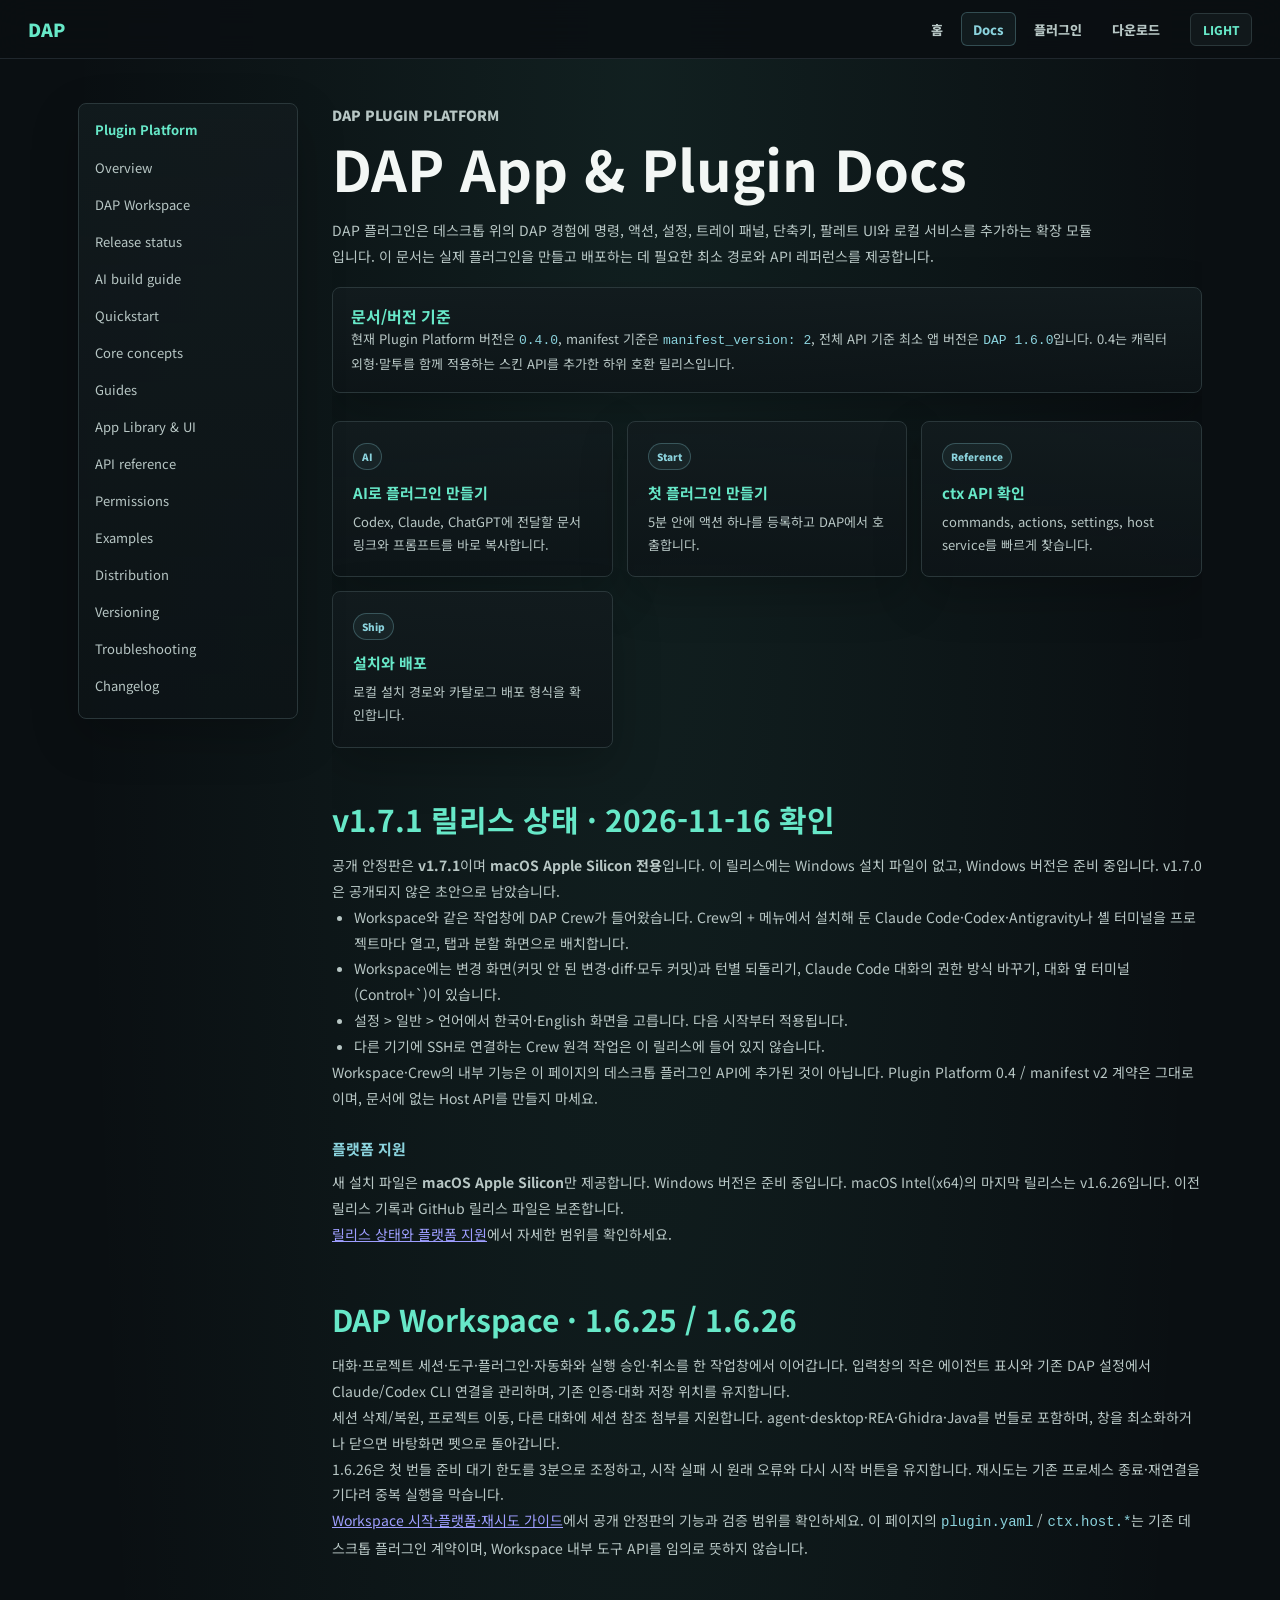
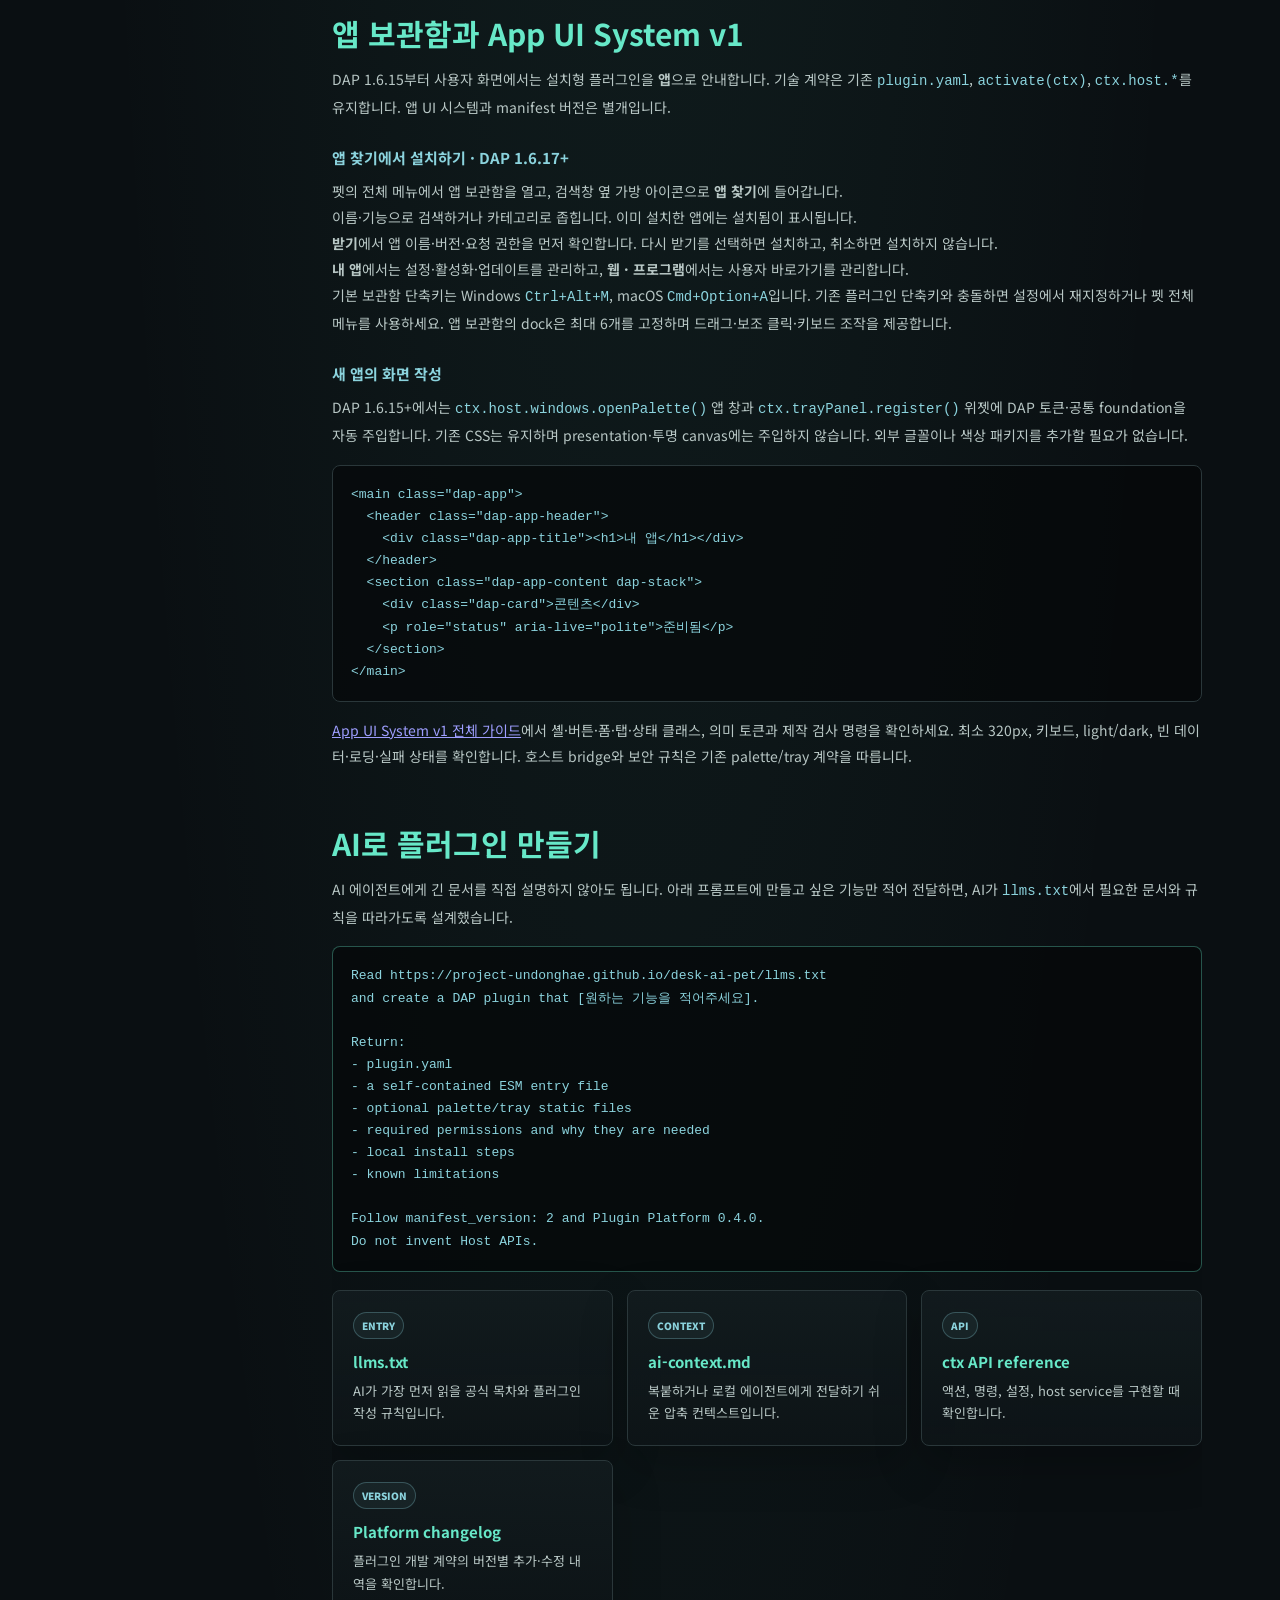
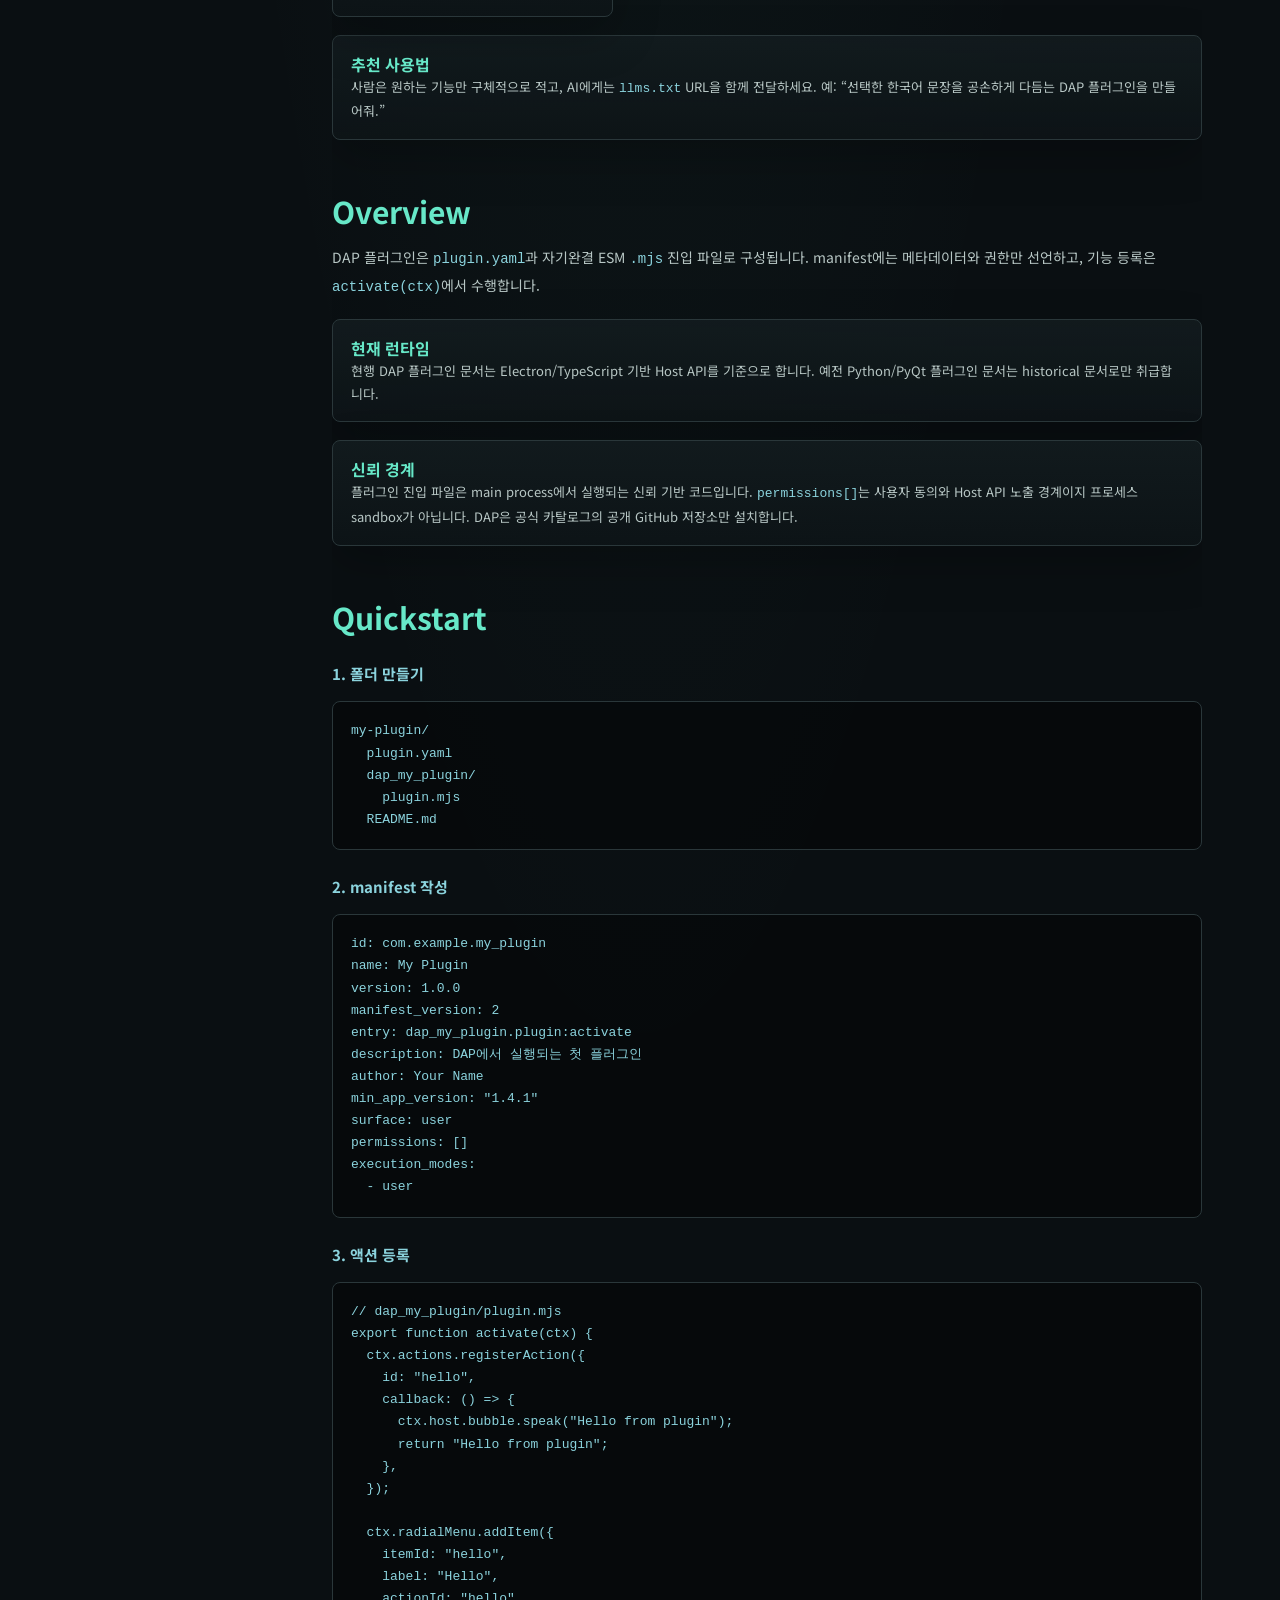
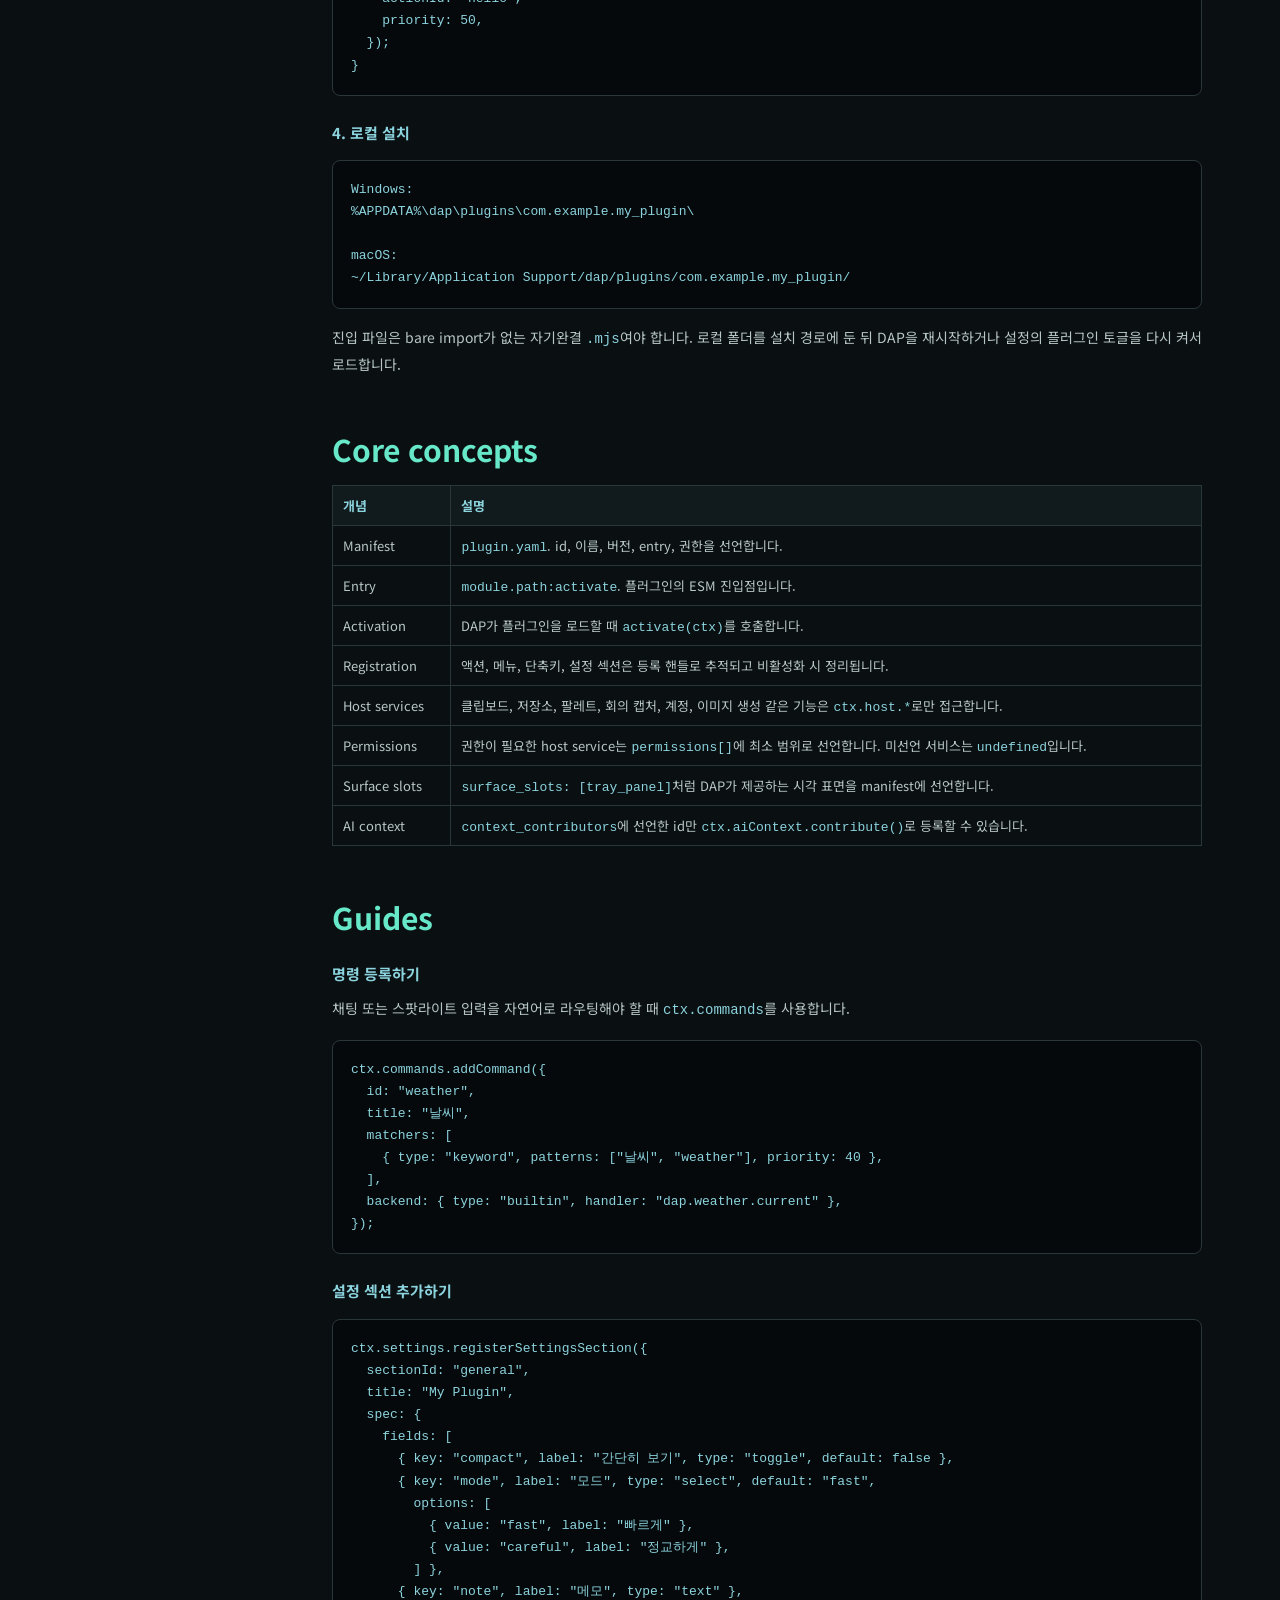
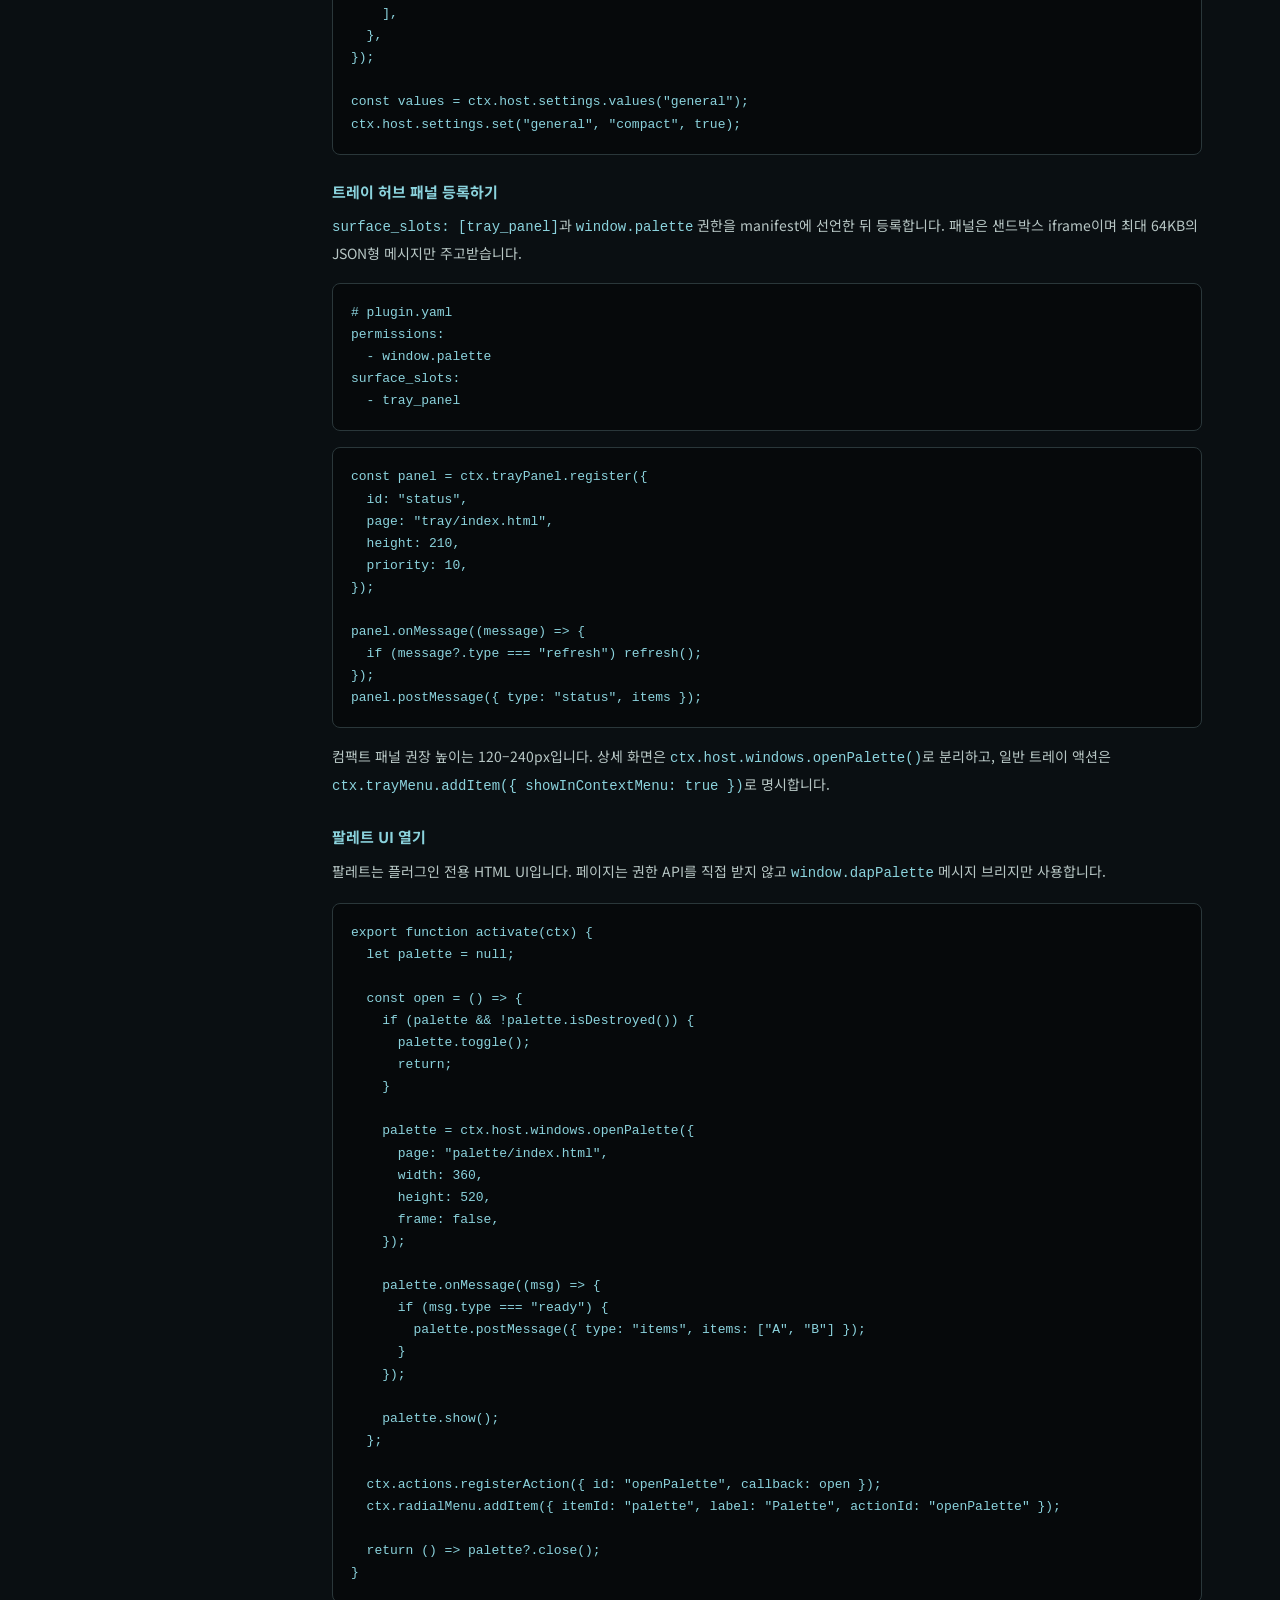
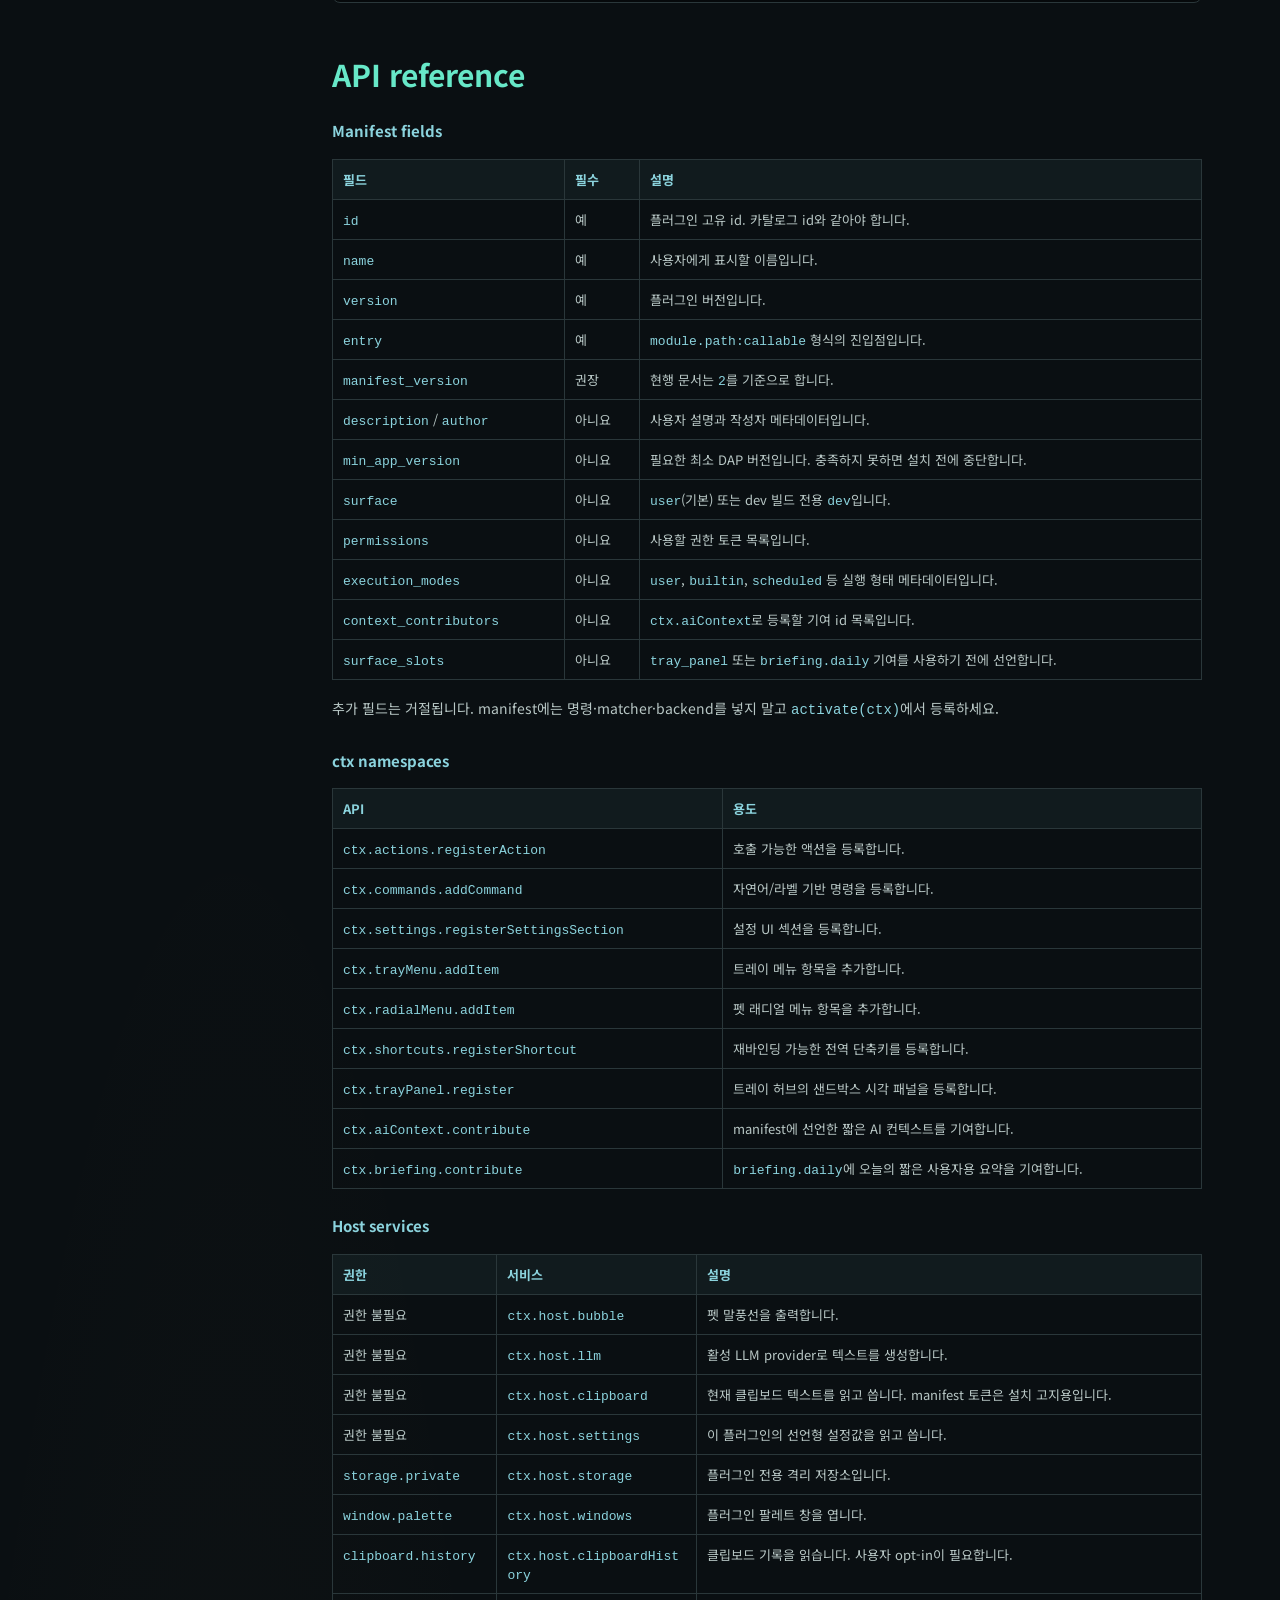
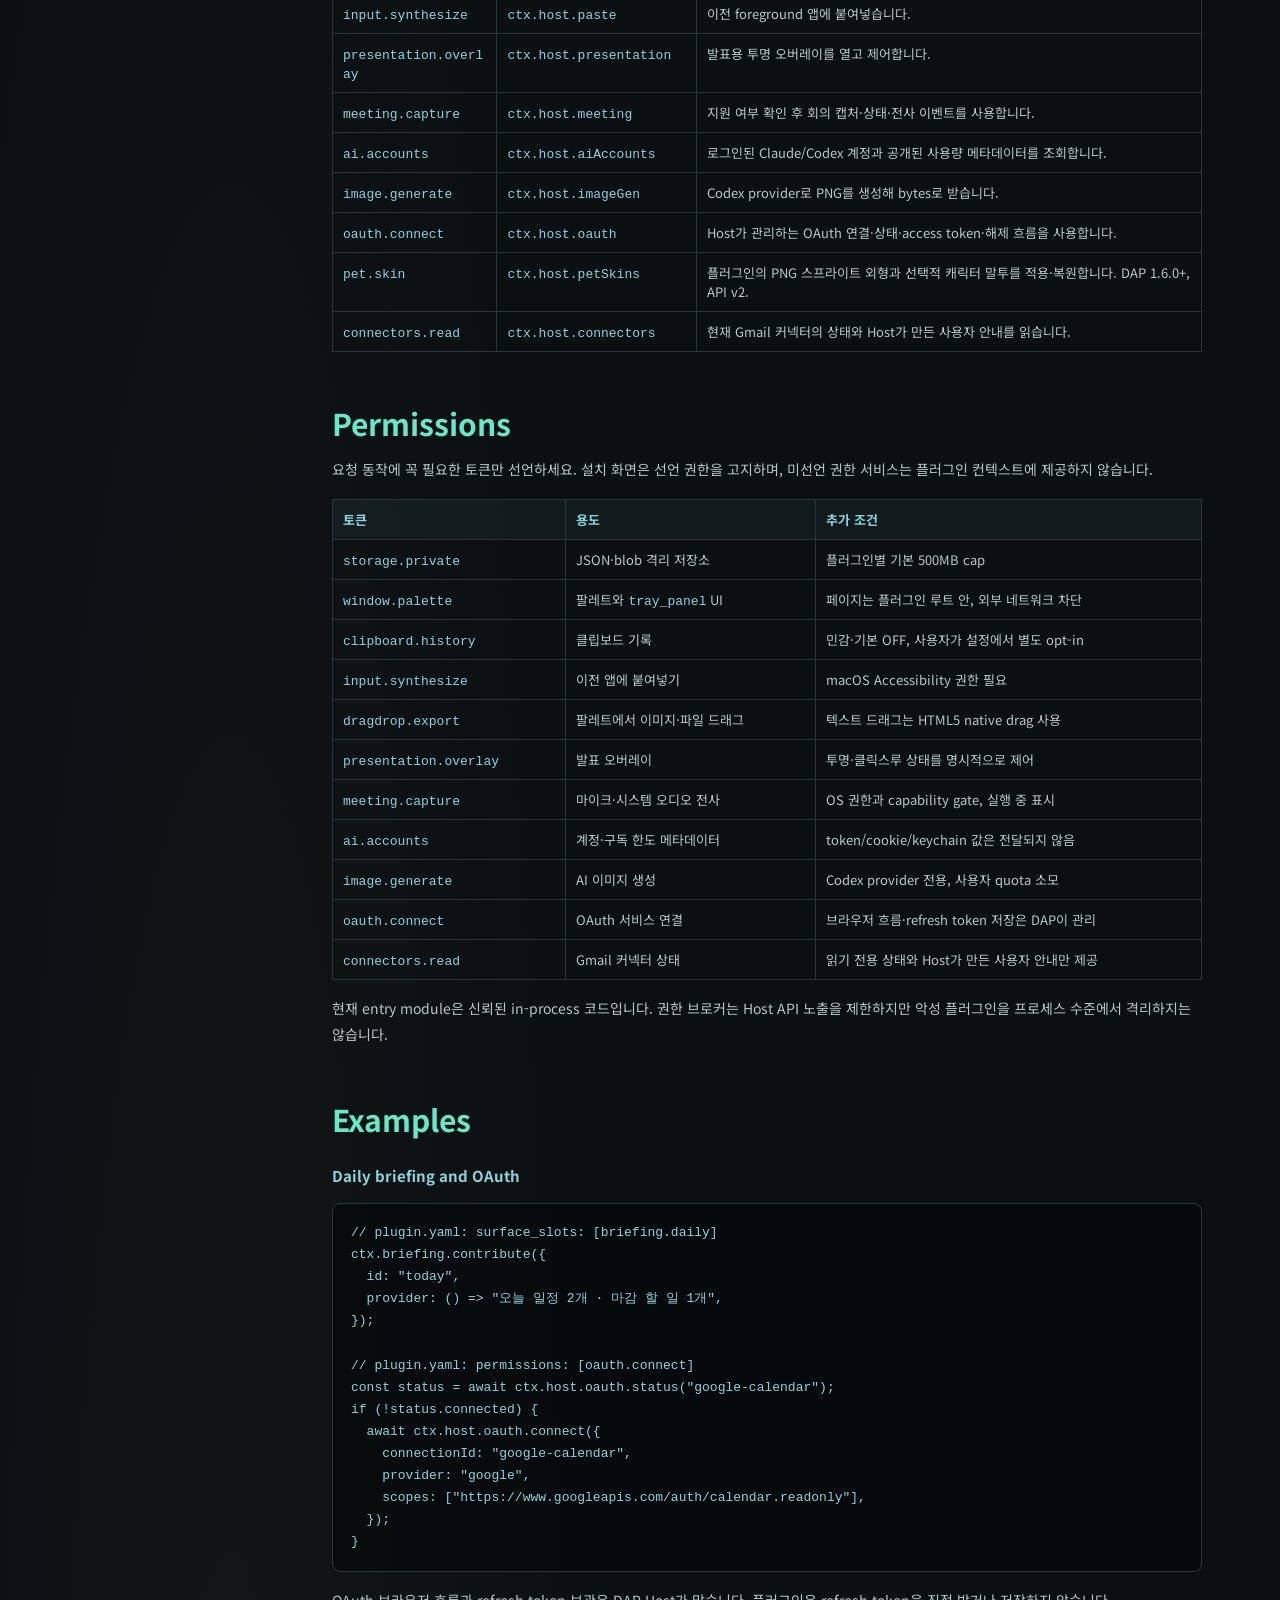
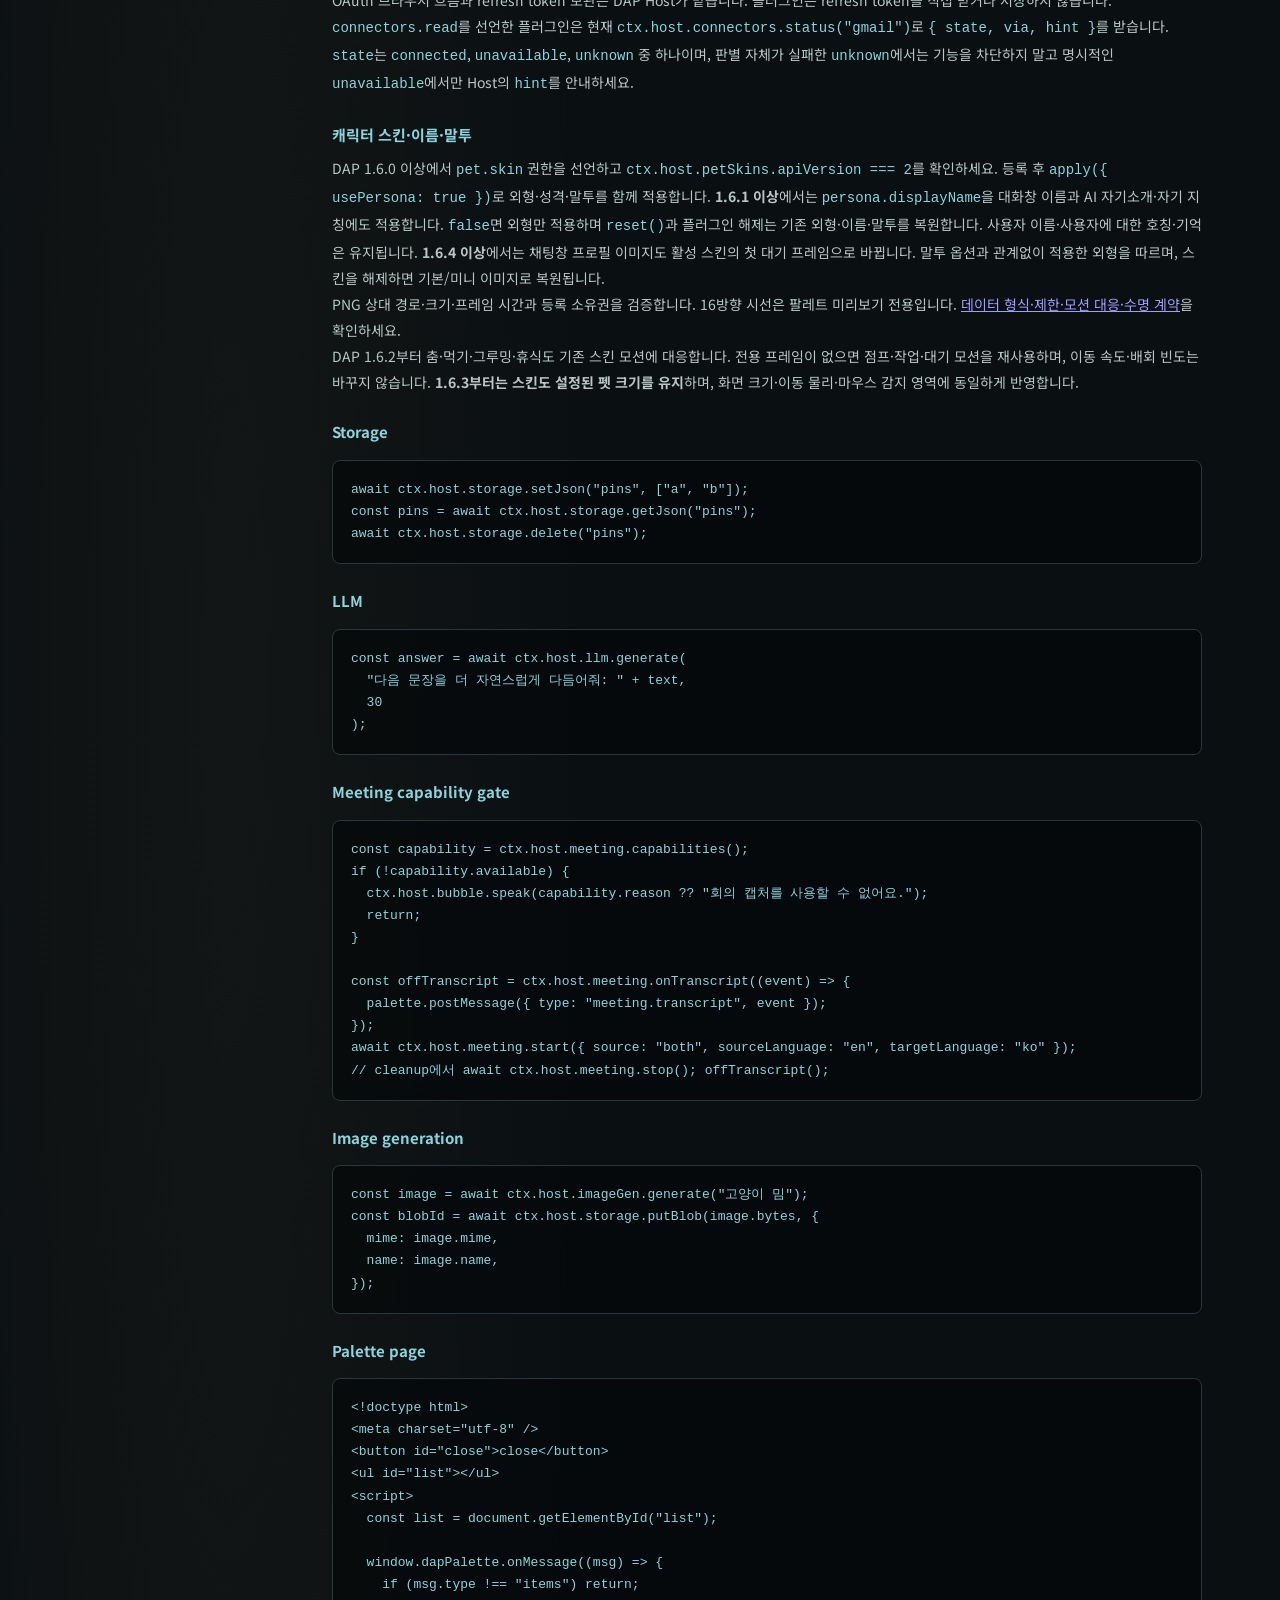
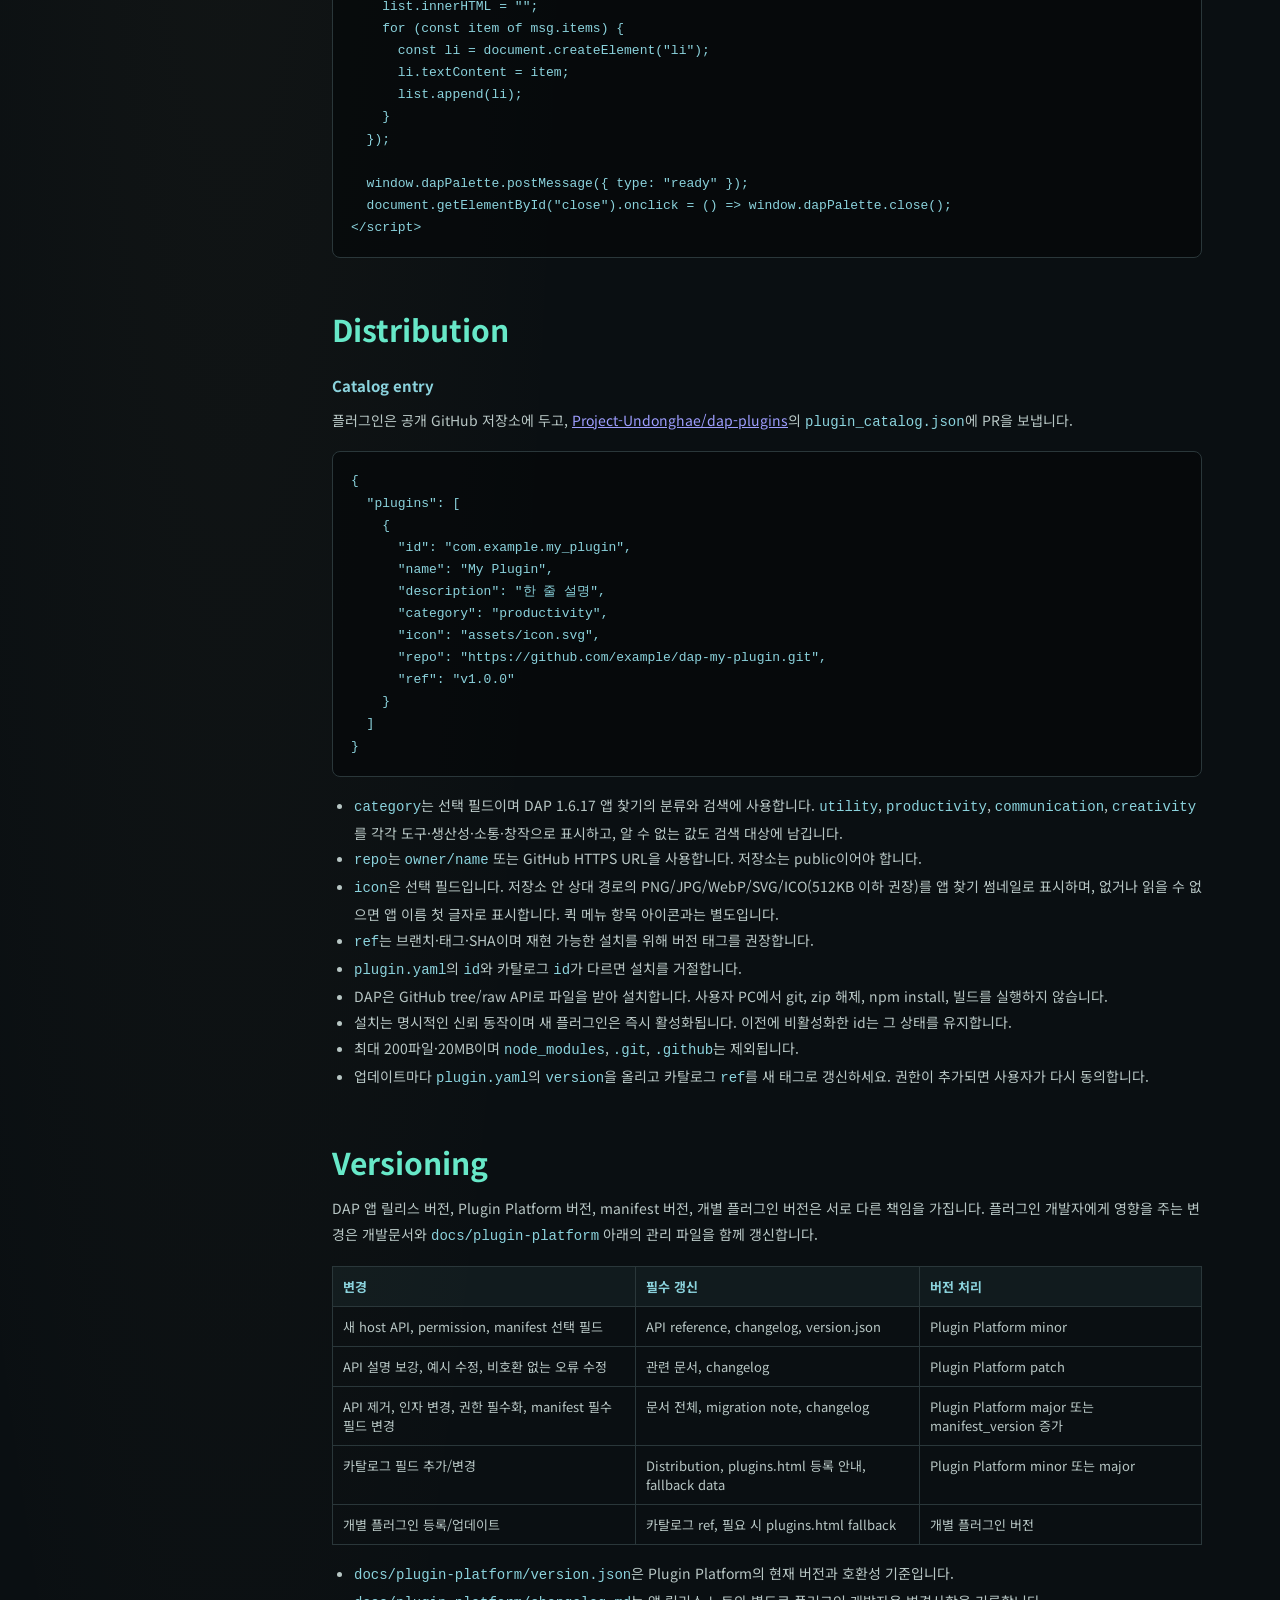
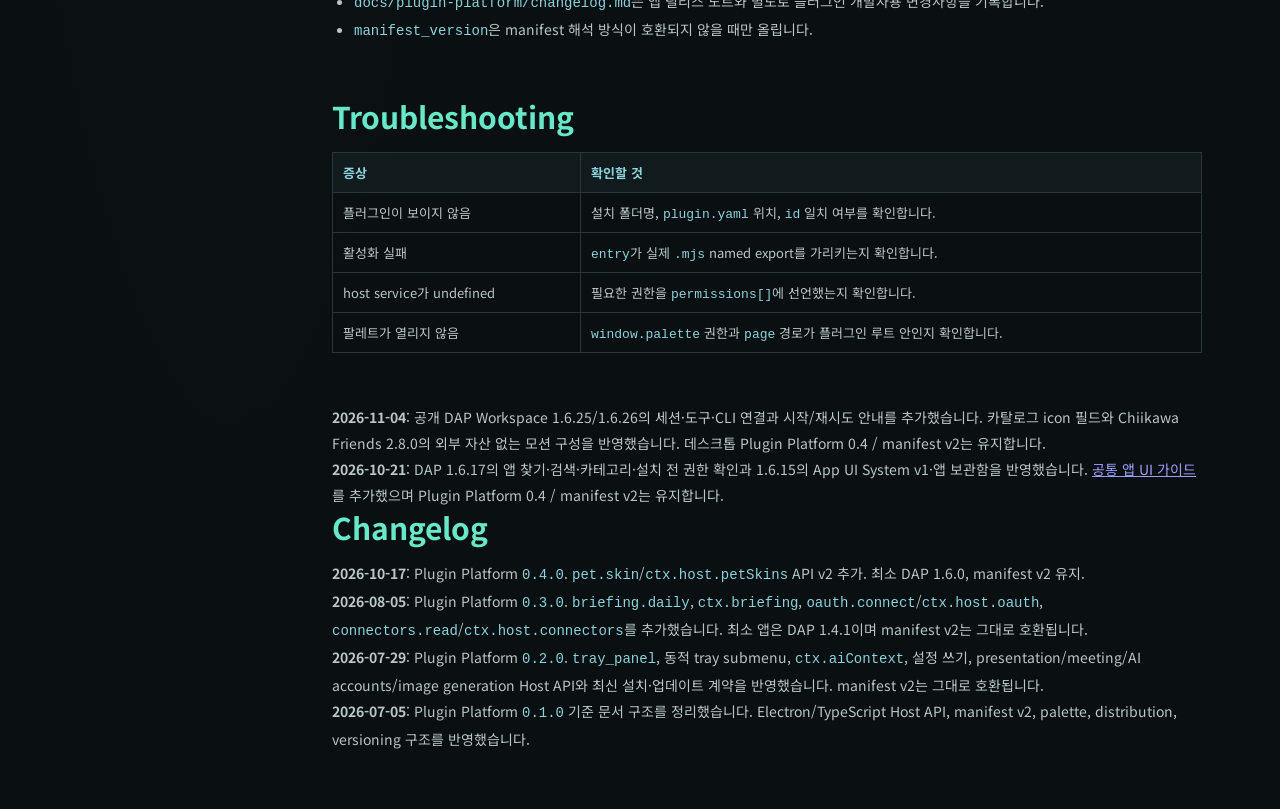
==== developers.html @ 4b8ea58b "docs: ready the site for the Mac-only v1.7.1 release v1.7.1 ships for macOS Apple Silicon only; Wind" ====
<!DOCTYPE html>
<html lang="ko">
<head>
  <meta charset="UTF-8" />
  <meta name="viewport" content="width=device-width, initial-scale=1.0" />
  <title>DAP Plugin Platform Docs</title>
  <meta name="description" content="DAP Workspace·Crew와 데스크톱 앱 카탈로그·App UI System v1 개발 가이드. Plugin Platform 0.4, manifest v2, palette·tray 공통 UI와 카탈로그 배포 계약." />
  <link rel="icon" href="favicon.ico" sizes="any" />
  <link href="https://fonts.googleapis.com/css2?family=Noto+Sans+KR:wght@400;600;700;800;900&display=swap" rel="stylesheet">
  <link rel="stylesheet" href="styles.css?v=20260729-plugin-02" />
  <script>
    (() => {
      try {
        const saved = localStorage.getItem("dap-theme");
        document.documentElement.dataset.theme = saved === "light" ? "light" : "dark";
      } catch (_) {
        document.documentElement.dataset.theme = "dark";
      }
    })();
  </script>
</head>
<body class="doc-page docs-product-page">
<a class="skip-link" href="#main">본문으로 건너뛰기</a>
<header class="site-nav" aria-label="DAP navigation">
  <a class="site-nav-brand" href="index.html">DAP</a>
  <nav id="site-nav-links">
    <a href="index.html">홈</a>
    <a href="developers.html" aria-current="page">Docs</a>
    <a href="plugins.html">플러그인</a>
    <a href="index.html#download">다운로드</a>
  </nav>
  <div class="site-nav-actions">
    <button id="theme-toggle" class="theme-toggle" type="button" data-next-theme="light" aria-label="라이트 모드로 전환">LIGHT</button>
  </div>
  <button id="site-nav-menu" class="site-nav-menu" type="button" aria-controls="site-nav-links" aria-expanded="false" aria-label="메뉴 열기">
    <span></span>
    <span></span>
    <span></span>
  </button>
</header>

<main id="main" class="docs-shell">
  <aside class="docs-sidebar" aria-label="Documentation sections">
    <strong>Plugin Platform</strong>
    <a href="#overview">Overview</a>
    <a href="#workspace">DAP Workspace</a>
    <a href="#development-preview">Release status</a>
    <a href="#ai-build">AI build guide</a>
    <a href="#quickstart">Quickstart</a>
    <a href="#concepts">Core concepts</a>
    <a href="#guides">Guides</a>
    <a href="#app-ui">App Library &amp; UI</a>
    <a href="#reference">API reference</a>
    <a href="#permissions">Permissions</a>
    <a href="#examples">Examples</a>
    <a href="#distribution">Distribution</a>
    <a href="#versioning">Versioning</a>
    <a href="#troubleshooting">Troubleshooting</a>
    <a href="#changelog">Changelog</a>
  </aside>

  <article class="docs-content">
    <p class="docs-eyebrow">DAP Plugin Platform</p>
    <h1>DAP App &amp; Plugin Docs</h1>
    <p class="docs-lead">
      DAP 플러그인은 데스크톱 위의 DAP 경험에 명령, 액션, 설정, 트레이 패널, 단축키, 팔레트 UI와 로컬 서비스를 추가하는 확장 모듈입니다.
      이 문서는 실제 플러그인을 만들고 배포하는 데 필요한 최소 경로와 API 레퍼런스를 제공합니다.
    </p>
    <div class="docs-callout">
      <strong>문서/버전 기준</strong>
      <p>현재 Plugin Platform 버전은 <code>0.4.0</code>, manifest 기준은 <code>manifest_version: 2</code>, 전체 API 기준 최소 앱 버전은 <code>DAP 1.6.0</code>입니다. 0.4는 캐릭터 외형·말투를 함께 적용하는 스킨 API를 추가한 하위 호환 릴리스입니다.</p>
    </div>

    <div class="docs-card-grid" aria-label="Key documentation paths">
      <a href="#ai-build">
        <span>AI</span>
        <strong>AI로 플러그인 만들기</strong>
        <p>Codex, Claude, ChatGPT에 전달할 문서 링크와 프롬프트를 바로 복사합니다.</p>
      </a>
      <a href="#quickstart">
        <span>Start</span>
        <strong>첫 플러그인 만들기</strong>
        <p>5분 안에 액션 하나를 등록하고 DAP에서 호출합니다.</p>
      </a>
      <a href="#reference">
        <span>Reference</span>
        <strong>ctx API 확인</strong>
        <p>commands, actions, settings, host service를 빠르게 찾습니다.</p>
      </a>
      <a href="#distribution">
        <span>Ship</span>
        <strong>설치와 배포</strong>
        <p>로컬 설치 경로와 카탈로그 배포 형식을 확인합니다.</p>
      </a>
    </div>

    <section id="development-preview">
      <h2>v1.7.1 릴리스 상태 · 2026-11-16 확인</h2>
      <p>공개 안정판은 <strong>v1.7.1</strong>이며 <strong>macOS Apple Silicon 전용</strong>입니다. 이 릴리스에는 Windows 설치 파일이 없고, Windows 버전은 준비 중입니다. v1.7.0은 공개되지 않은 초안으로 남았습니다.</p>
      <ul>
        <li>Workspace와 같은 작업창에 DAP Crew가 들어왔습니다. Crew의 + 메뉴에서 설치해 둔 Claude Code·Codex·Antigravity나 셸 터미널을 프로젝트마다 열고, 탭과 분할 화면으로 배치합니다.</li>
        <li>Workspace에는 변경 화면(커밋 안 된 변경·diff·모두 커밋)과 턴별 되돌리기, Claude Code 대화의 권한 방식 바꾸기, 대화 옆 터미널(Control+`)이 있습니다.</li>
        <li>설정 &gt; 일반 &gt; 언어에서 한국어·English 화면을 고릅니다. 다음 시작부터 적용됩니다.</li>
        <li>다른 기기에 SSH로 연결하는 Crew 원격 작업은 이 릴리스에 들어 있지 않습니다.</li>
      </ul>
      <p>Workspace·Crew의 내부 기능은 이 페이지의 데스크톱 플러그인 API에 추가된 것이 아닙니다. Plugin Platform 0.4 / manifest v2 계약은 그대로이며, 문서에 없는 Host API를 만들지 마세요.</p>
      <h3>플랫폼 지원</h3>
      <p>새 설치 파일은 <strong>macOS Apple Silicon</strong>만 제공합니다. Windows 버전은 준비 중입니다. macOS Intel(x64)의 마지막 릴리스는 v1.6.26입니다. 이전 릴리스 기록과 GitHub 릴리스 파일은 보존합니다.</p>
      <p><a href="docs/plugin-platform/development-preview.md">릴리스 상태와 플랫폼 지원</a>에서 자세한 범위를 확인하세요.</p>
    </section>

    <section id="workspace">
      <h2>DAP Workspace · 1.6.25 / 1.6.26</h2>
      <p>대화·프로젝트 세션·도구·플러그인·자동화와 실행 승인·취소를 한 작업창에서 이어갑니다. 입력창의 작은 에이전트 표시와 기존 DAP 설정에서 Claude/Codex CLI 연결을 관리하며, 기존 인증·대화 저장 위치를 유지합니다.</p>
      <p>세션 삭제/복원, 프로젝트 이동, 다른 대화에 세션 참조 첨부를 지원합니다. agent-desktop·REA·Ghidra·Java를 번들로 포함하며, 창을 최소화하거나 닫으면 바탕화면 펫으로 돌아갑니다.</p>
      <p>1.6.26은 첫 번들 준비 대기 한도를 3분으로 조정하고, 시작 실패 시 원래 오류와 다시 시작 버튼을 유지합니다. 재시도는 기존 프로세스 종료·재연결을 기다려 중복 실행을 막습니다.</p>
      <p><a href="docs/plugin-platform/workspace.md">Workspace 시작·플랫폼·재시도 가이드</a>에서 공개 안정판의 기능과 검증 범위를 확인하세요. 이 페이지의 <code>plugin.yaml</code> / <code>ctx.host.*</code>는 기존 데스크톱 플러그인 계약이며, Workspace 내부 도구 API를 임의로 뜻하지 않습니다.</p>
    </section>

    <section id="app-ui">
      <h2>앱 보관함과 App UI System v1</h2>
      <p>DAP 1.6.15부터 사용자 화면에서는 설치형 플러그인을 <strong>앱</strong>으로 안내합니다. 기술 계약은 기존 <code>plugin.yaml</code>, <code>activate(ctx)</code>, <code>ctx.host.*</code>를 유지합니다. 앱 UI 시스템과 manifest 버전은 별개입니다.</p>
      <h3>앱 찾기에서 설치하기 · DAP 1.6.17+</h3>
      <ol>
        <li>펫의 전체 메뉴에서 앱 보관함을 열고, 검색창 옆 가방 아이콘으로 <strong>앱 찾기</strong>에 들어갑니다.</li>
        <li>이름·기능으로 검색하거나 카테고리로 좁힙니다. 이미 설치한 앱에는 설치됨이 표시됩니다.</li>
        <li><strong>받기</strong>에서 앱 이름·버전·요청 권한을 먼저 확인합니다. 다시 받기를 선택하면 설치하고, 취소하면 설치하지 않습니다.</li>
        <li><strong>내 앱</strong>에서는 설정·활성화·업데이트를 관리하고, <strong>웹 · 프로그램</strong>에서는 사용자 바로가기를 관리합니다.</li>
      </ol>
      <p>기본 보관함 단축키는 Windows <code>Ctrl+Alt+M</code>, macOS <code>Cmd+Option+A</code>입니다. 기존 플러그인 단축키와 충돌하면 설정에서 재지정하거나 펫 전체 메뉴를 사용하세요. 앱 보관함의 dock은 최대 6개를 고정하며 드래그·보조 클릭·키보드 조작을 제공합니다.</p>
      <h3>새 앱의 화면 작성</h3>
      <p>DAP 1.6.15+에서는 <code>ctx.host.windows.openPalette()</code> 앱 창과 <code>ctx.trayPanel.register()</code> 위젯에 DAP 토큰·공통 foundation을 자동 주입합니다. 기존 CSS는 유지하며 presentation·투명 canvas에는 주입하지 않습니다. 외부 글꼴이나 색상 패키지를 추가할 필요가 없습니다.</p>
      <pre><code>&lt;main class="dap-app"&gt;
  &lt;header class="dap-app-header"&gt;
    &lt;div class="dap-app-title"&gt;&lt;h1&gt;내 앱&lt;/h1&gt;&lt;/div&gt;
  &lt;/header&gt;
  &lt;section class="dap-app-content dap-stack"&gt;
    &lt;div class="dap-card"&gt;콘텐츠&lt;/div&gt;
    &lt;p role="status" aria-live="polite"&gt;준비됨&lt;/p&gt;
  &lt;/section&gt;
&lt;/main&gt;</code></pre>
      <p><a href="docs/plugin-platform/app-ui.md">App UI System v1 전체 가이드</a>에서 셸·버튼·폼·탭·상태 클래스, 의미 토큰과 제작 검사 명령을 확인하세요. 최소 320px, 키보드, light/dark, 빈 데이터·로딩·실패 상태를 확인합니다. 호스트 bridge와 보안 규칙은 기존 palette/tray 계약을 따릅니다.</p>
    </section>

    <section id="ai-build" class="docs-ai-guide">
      <h2>AI로 플러그인 만들기</h2>
      <p>
        AI 에이전트에게 긴 문서를 직접 설명하지 않아도 됩니다.
        아래 프롬프트에 만들고 싶은 기능만 적어 전달하면, AI가 <code>llms.txt</code>에서 필요한 문서와 규칙을 따라가도록 설계했습니다.
      </p>
      <div class="docs-copy-prompt" aria-label="AI prompt for DAP plugin development">
        <pre><code>Read https://project-undonghae.github.io/desk-ai-pet/llms.txt
and create a DAP plugin that [원하는 기능을 적어주세요].

Return:
- plugin.yaml
- a self-contained ESM entry file
- optional palette/tray static files
- required permissions and why they are needed
- local install steps
- known limitations

Follow manifest_version: 2 and Plugin Platform 0.4.0.
Do not invent Host APIs.</code></pre>
      </div>
      <div class="docs-card-grid docs-ai-links" aria-label="AI-readable documentation">
        <a href="llms.txt">
          <span>ENTRY</span>
          <strong>llms.txt</strong>
          <p>AI가 가장 먼저 읽을 공식 목차와 플러그인 작성 규칙입니다.</p>
        </a>
        <a href="docs/plugin-platform/ai-context.md">
          <span>CONTEXT</span>
          <strong>ai-context.md</strong>
          <p>복붙하거나 로컬 에이전트에게 전달하기 쉬운 압축 컨텍스트입니다.</p>
        </a>
        <a href="#reference">
          <span>API</span>
          <strong>ctx API reference</strong>
          <p>액션, 명령, 설정, host service를 구현할 때 확인합니다.</p>
        </a>
        <a href="docs/plugin-platform/changelog.md">
          <span>VERSION</span>
          <strong>Platform changelog</strong>
          <p>플러그인 개발 계약의 버전별 추가·수정 내역을 확인합니다.</p>
        </a>
      </div>
      <div class="docs-callout">
        <strong>추천 사용법</strong>
        <p>사람은 원하는 기능만 구체적으로 적고, AI에게는 <code>llms.txt</code> URL을 함께 전달하세요. 예: “선택한 한국어 문장을 공손하게 다듬는 DAP 플러그인을 만들어줘.”</p>
      </div>
    </section>

    <section id="overview">
      <h2>Overview</h2>
      <p>
        DAP 플러그인은 <code>plugin.yaml</code>과 자기완결 ESM <code>.mjs</code> 진입 파일로 구성됩니다.
        manifest에는 메타데이터와 권한만 선언하고, 기능 등록은 <code>activate(ctx)</code>에서 수행합니다.
      </p>
      <div class="docs-callout">
        <strong>현재 런타임</strong>
        <p>현행 DAP 플러그인 문서는 Electron/TypeScript 기반 Host API를 기준으로 합니다. 예전 Python/PyQt 플러그인 문서는 historical 문서로만 취급합니다.</p>
      </div>
      <div class="docs-callout">
        <strong>신뢰 경계</strong>
        <p>플러그인 진입 파일은 main process에서 실행되는 신뢰 기반 코드입니다. <code>permissions[]</code>는 사용자 동의와 Host API 노출 경계이지 프로세스 sandbox가 아닙니다. DAP은 공식 카탈로그의 공개 GitHub 저장소만 설치합니다.</p>
      </div>
    </section>

    <section id="quickstart">
      <h2>Quickstart</h2>
      <h3>1. 폴더 만들기</h3>
      <pre><code>my-plugin/
  plugin.yaml
  dap_my_plugin/
    plugin.mjs
  README.md</code></pre>

      <h3>2. manifest 작성</h3>
      <pre><code>id: com.example.my_plugin
name: My Plugin
version: 1.0.0
manifest_version: 2
entry: dap_my_plugin.plugin:activate
description: DAP에서 실행되는 첫 플러그인
author: Your Name
min_app_version: "1.4.1"
surface: user
permissions: []
execution_modes:
  - user</code></pre>

      <h3>3. 액션 등록</h3>
      <pre><code>// dap_my_plugin/plugin.mjs
export function activate(ctx) {
  ctx.actions.registerAction({
    id: "hello",
    callback: () => {
      ctx.host.bubble.speak("Hello from plugin");
      return "Hello from plugin";
    },
  });

  ctx.radialMenu.addItem({
    itemId: "hello",
    label: "Hello",
    actionId: "hello",
    priority: 50,
  });
}</code></pre>

      <h3>4. 로컬 설치</h3>
      <pre><code>Windows:
%APPDATA%\dap\plugins\com.example.my_plugin\

macOS:
~/Library/Application Support/dap/plugins/com.example.my_plugin/</code></pre>
      <p>진입 파일은 bare import가 없는 자기완결 <code>.mjs</code>여야 합니다. 로컬 폴더를 설치 경로에 둔 뒤 DAP을 재시작하거나 설정의 플러그인 토글을 다시 켜서 로드합니다.</p>
    </section>

    <section id="concepts">
      <h2>Core concepts</h2>
      <table>
        <tr><th>개념</th><th>설명</th></tr>
        <tr><td>Manifest</td><td><code>plugin.yaml</code>. id, 이름, 버전, entry, 권한을 선언합니다.</td></tr>
        <tr><td>Entry</td><td><code>module.path:activate</code>. 플러그인의 ESM 진입점입니다.</td></tr>
        <tr><td>Activation</td><td>DAP가 플러그인을 로드할 때 <code>activate(ctx)</code>를 호출합니다.</td></tr>
        <tr><td>Registration</td><td>액션, 메뉴, 단축키, 설정 섹션은 등록 핸들로 추적되고 비활성화 시 정리됩니다.</td></tr>
        <tr><td>Host services</td><td>클립보드, 저장소, 팔레트, 회의 캡처, 계정, 이미지 생성 같은 기능은 <code>ctx.host.*</code>로만 접근합니다.</td></tr>
        <tr><td>Permissions</td><td>권한이 필요한 host service는 <code>permissions[]</code>에 최소 범위로 선언합니다. 미선언 서비스는 <code>undefined</code>입니다.</td></tr>
        <tr><td>Surface slots</td><td><code>surface_slots: [tray_panel]</code>처럼 DAP가 제공하는 시각 표면을 manifest에 선언합니다.</td></tr>
        <tr><td>AI context</td><td><code>context_contributors</code>에 선언한 id만 <code>ctx.aiContext.contribute()</code>로 등록할 수 있습니다.</td></tr>
      </table>
    </section>

    <section id="guides">
      <h2>Guides</h2>

      <h3>명령 등록하기</h3>
      <p>채팅 또는 스팟라이트 입력을 자연어로 라우팅해야 할 때 <code>ctx.commands</code>를 사용합니다.</p>
      <pre><code>ctx.commands.addCommand({
  id: "weather",
  title: "날씨",
  matchers: [
    { type: "keyword", patterns: ["날씨", "weather"], priority: 40 },
  ],
  backend: { type: "builtin", handler: "dap.weather.current" },
});</code></pre>

      <h3>설정 섹션 추가하기</h3>
      <pre><code>ctx.settings.registerSettingsSection({
  sectionId: "general",
  title: "My Plugin",
  spec: {
    fields: [
      { key: "compact", label: "간단히 보기", type: "toggle", default: false },
      { key: "mode", label: "모드", type: "select", default: "fast",
        options: [
          { value: "fast", label: "빠르게" },
          { value: "careful", label: "정교하게" },
        ] },
      { key: "note", label: "메모", type: "text" },
    ],
  },
});

const values = ctx.host.settings.values("general");
ctx.host.settings.set("general", "compact", true);</code></pre>

      <h3>트레이 허브 패널 등록하기</h3>
      <p><code>surface_slots: [tray_panel]</code>과 <code>window.palette</code> 권한을 manifest에 선언한 뒤 등록합니다. 패널은 샌드박스 iframe이며 최대 64KB의 JSON형 메시지만 주고받습니다.</p>
      <pre><code># plugin.yaml
permissions:
  - window.palette
surface_slots:
  - tray_panel</code></pre>
      <pre><code>const panel = ctx.trayPanel.register({
  id: "status",
  page: "tray/index.html",
  height: 210,
  priority: 10,
});

panel.onMessage((message) => {
  if (message?.type === "refresh") refresh();
});
panel.postMessage({ type: "status", items });</code></pre>
      <p>컴팩트 패널 권장 높이는 120–240px입니다. 상세 화면은 <code>ctx.host.windows.openPalette()</code>로 분리하고, 일반 트레이 액션은 <code>ctx.trayMenu.addItem({ showInContextMenu: true })</code>로 명시합니다.</p>

      <h3>팔레트 UI 열기</h3>
      <p>팔레트는 플러그인 전용 HTML UI입니다. 페이지는 권한 API를 직접 받지 않고 <code>window.dapPalette</code> 메시지 브리지만 사용합니다.</p>
      <pre><code>export function activate(ctx) {
  let palette = null;

  const open = () => {
    if (palette && !palette.isDestroyed()) {
      palette.toggle();
      return;
    }

    palette = ctx.host.windows.openPalette({
      page: "palette/index.html",
      width: 360,
      height: 520,
      frame: false,
    });

    palette.onMessage((msg) => {
      if (msg.type === "ready") {
        palette.postMessage({ type: "items", items: ["A", "B"] });
      }
    });

    palette.show();
  };

  ctx.actions.registerAction({ id: "openPalette", callback: open });
  ctx.radialMenu.addItem({ itemId: "palette", label: "Palette", actionId: "openPalette" });

  return () => palette?.close();
}</code></pre>
    </section>

    <section id="reference">
      <h2>API reference</h2>

      <h3>Manifest fields</h3>
      <table>
        <tr><th>필드</th><th>필수</th><th>설명</th></tr>
        <tr><td><code>id</code></td><td>예</td><td>플러그인 고유 id. 카탈로그 id와 같아야 합니다.</td></tr>
        <tr><td><code>name</code></td><td>예</td><td>사용자에게 표시할 이름입니다.</td></tr>
        <tr><td><code>version</code></td><td>예</td><td>플러그인 버전입니다.</td></tr>
        <tr><td><code>entry</code></td><td>예</td><td><code>module.path:callable</code> 형식의 진입점입니다.</td></tr>
        <tr><td><code>manifest_version</code></td><td>권장</td><td>현행 문서는 <code>2</code>를 기준으로 합니다.</td></tr>
        <tr><td><code>description</code> / <code>author</code></td><td>아니요</td><td>사용자 설명과 작성자 메타데이터입니다.</td></tr>
        <tr><td><code>min_app_version</code></td><td>아니요</td><td>필요한 최소 DAP 버전입니다. 충족하지 못하면 설치 전에 중단합니다.</td></tr>
        <tr><td><code>surface</code></td><td>아니요</td><td><code>user</code>(기본) 또는 dev 빌드 전용 <code>dev</code>입니다.</td></tr>
        <tr><td><code>permissions</code></td><td>아니요</td><td>사용할 권한 토큰 목록입니다.</td></tr>
        <tr><td><code>execution_modes</code></td><td>아니요</td><td><code>user</code>, <code>builtin</code>, <code>scheduled</code> 등 실행 형태 메타데이터입니다.</td></tr>
        <tr><td><code>context_contributors</code></td><td>아니요</td><td><code>ctx.aiContext</code>로 등록할 기여 id 목록입니다.</td></tr>
        <tr><td><code>surface_slots</code></td><td>아니요</td><td><code>tray_panel</code> 또는 <code>briefing.daily</code> 기여를 사용하기 전에 선언합니다.</td></tr>
      </table>
      <p>추가 필드는 거절됩니다. manifest에는 명령·matcher·backend를 넣지 말고 <code>activate(ctx)</code>에서 등록하세요.</p>

      <h3>ctx namespaces</h3>
      <table>
        <tr><th>API</th><th>용도</th></tr>
        <tr><td><code>ctx.actions.registerAction</code></td><td>호출 가능한 액션을 등록합니다.</td></tr>
        <tr><td><code>ctx.commands.addCommand</code></td><td>자연어/라벨 기반 명령을 등록합니다.</td></tr>
        <tr><td><code>ctx.settings.registerSettingsSection</code></td><td>설정 UI 섹션을 등록합니다.</td></tr>
        <tr><td><code>ctx.trayMenu.addItem</code></td><td>트레이 메뉴 항목을 추가합니다.</td></tr>
        <tr><td><code>ctx.radialMenu.addItem</code></td><td>펫 래디얼 메뉴 항목을 추가합니다.</td></tr>
        <tr><td><code>ctx.shortcuts.registerShortcut</code></td><td>재바인딩 가능한 전역 단축키를 등록합니다.</td></tr>
        <tr><td><code>ctx.trayPanel.register</code></td><td>트레이 허브의 샌드박스 시각 패널을 등록합니다.</td></tr>
        <tr><td><code>ctx.aiContext.contribute</code></td><td>manifest에 선언한 짧은 AI 컨텍스트를 기여합니다.</td></tr>
        <tr><td><code>ctx.briefing.contribute</code></td><td><code>briefing.daily</code>에 오늘의 짧은 사용자용 요약을 기여합니다.</td></tr>
      </table>

      <h3>Host services</h3>
      <table>
        <tr><th>권한</th><th>서비스</th><th>설명</th></tr>
        <tr><td>권한 불필요</td><td><code>ctx.host.bubble</code></td><td>펫 말풍선을 출력합니다.</td></tr>
        <tr><td>권한 불필요</td><td><code>ctx.host.llm</code></td><td>활성 LLM provider로 텍스트를 생성합니다.</td></tr>
        <tr><td>권한 불필요</td><td><code>ctx.host.clipboard</code></td><td>현재 클립보드 텍스트를 읽고 씁니다. manifest 토큰은 설치 고지용입니다.</td></tr>
        <tr><td>권한 불필요</td><td><code>ctx.host.settings</code></td><td>이 플러그인의 선언형 설정값을 읽고 씁니다.</td></tr>
        <tr><td><code>storage.private</code></td><td><code>ctx.host.storage</code></td><td>플러그인 전용 격리 저장소입니다.</td></tr>
        <tr><td><code>window.palette</code></td><td><code>ctx.host.windows</code></td><td>플러그인 팔레트 창을 엽니다.</td></tr>
        <tr><td><code>clipboard.history</code></td><td><code>ctx.host.clipboardHistory</code></td><td>클립보드 기록을 읽습니다. 사용자 opt-in이 필요합니다.</td></tr>
        <tr><td><code>input.synthesize</code></td><td><code>ctx.host.paste</code></td><td>이전 foreground 앱에 붙여넣습니다.</td></tr>
        <tr><td><code>presentation.overlay</code></td><td><code>ctx.host.presentation</code></td><td>발표용 투명 오버레이를 열고 제어합니다.</td></tr>
        <tr><td><code>meeting.capture</code></td><td><code>ctx.host.meeting</code></td><td>지원 여부 확인 후 회의 캡처·상태·전사 이벤트를 사용합니다.</td></tr>
        <tr><td><code>ai.accounts</code></td><td><code>ctx.host.aiAccounts</code></td><td>로그인된 Claude/Codex 계정과 공개된 사용량 메타데이터를 조회합니다.</td></tr>
        <tr><td><code>image.generate</code></td><td><code>ctx.host.imageGen</code></td><td>Codex provider로 PNG를 생성해 bytes로 받습니다.</td></tr>
        <tr><td><code>oauth.connect</code></td><td><code>ctx.host.oauth</code></td><td>Host가 관리하는 OAuth 연결·상태·access token·해제 흐름을 사용합니다.</td></tr>
        <tr><td><code>pet.skin</code></td><td><code>ctx.host.petSkins</code></td><td>플러그인의 PNG 스프라이트 외형과 선택적 캐릭터 말투를 적용·복원합니다. DAP 1.6.0+, API v2.</td></tr>
        <tr><td><code>connectors.read</code></td><td><code>ctx.host.connectors</code></td><td>현재 Gmail 커넥터의 상태와 Host가 만든 사용자 안내를 읽습니다.</td></tr>
      </table>
    </section>

    <section id="permissions">
      <h2>Permissions</h2>
      <p>요청 동작에 꼭 필요한 토큰만 선언하세요. 설치 화면은 선언 권한을 고지하며, 미선언 권한 서비스는 플러그인 컨텍스트에 제공하지 않습니다.</p>
      <table>
        <tr><th>토큰</th><th>용도</th><th>추가 조건</th></tr>
        <tr><td><code>storage.private</code></td><td>JSON·blob 격리 저장소</td><td>플러그인별 기본 500MB cap</td></tr>
        <tr><td><code>window.palette</code></td><td>팔레트와 <code>tray_panel</code> UI</td><td>페이지는 플러그인 루트 안, 외부 네트워크 차단</td></tr>
        <tr><td><code>clipboard.history</code></td><td>클립보드 기록</td><td>민감·기본 OFF, 사용자가 설정에서 별도 opt-in</td></tr>
        <tr><td><code>input.synthesize</code></td><td>이전 앱에 붙여넣기</td><td>macOS Accessibility 권한 필요</td></tr>
        <tr><td><code>dragdrop.export</code></td><td>팔레트에서 이미지·파일 드래그</td><td>텍스트 드래그는 HTML5 native drag 사용</td></tr>
        <tr><td><code>presentation.overlay</code></td><td>발표 오버레이</td><td>투명·클릭스루 상태를 명시적으로 제어</td></tr>
        <tr><td><code>meeting.capture</code></td><td>마이크·시스템 오디오 전사</td><td>OS 권한과 capability gate, 실행 중 표시</td></tr>
        <tr><td><code>ai.accounts</code></td><td>계정·구독 한도 메타데이터</td><td>token/cookie/keychain 값은 전달되지 않음</td></tr>
        <tr><td><code>image.generate</code></td><td>AI 이미지 생성</td><td>Codex provider 전용, 사용자 quota 소모</td></tr>
        <tr><td><code>oauth.connect</code></td><td>OAuth 서비스 연결</td><td>브라우저 흐름·refresh token 저장은 DAP이 관리</td></tr>
        <tr><td><code>connectors.read</code></td><td>Gmail 커넥터 상태</td><td>읽기 전용 상태와 Host가 만든 사용자 안내만 제공</td></tr>
      </table>
      <p>현재 entry module은 신뢰된 in-process 코드입니다. 권한 브로커는 Host API 노출을 제한하지만 악성 플러그인을 프로세스 수준에서 격리하지는 않습니다.</p>
    </section>

    <section id="examples">
      <h2>Examples</h2>
      <h3>Daily briefing and OAuth</h3>
      <pre><code>// plugin.yaml: surface_slots: [briefing.daily]
ctx.briefing.contribute({
  id: "today",
  provider: () =&gt; "오늘 일정 2개 · 마감 할 일 1개",
});

// plugin.yaml: permissions: [oauth.connect]
const status = await ctx.host.oauth.status("google-calendar");
if (!status.connected) {
  await ctx.host.oauth.connect({
    connectionId: "google-calendar",
    provider: "google",
    scopes: ["https://www.googleapis.com/auth/calendar.readonly"],
  });
}</code></pre>
      <p>OAuth 브라우저 흐름과 refresh token 보관은 DAP Host가 맡습니다. 플러그인은 refresh token을 직접 받거나 저장하지 않습니다. <code>connectors.read</code>를 선언한 플러그인은 현재 <code>ctx.host.connectors.status("gmail")</code>로 <code>{ state, via, hint }</code>를 받습니다. <code>state</code>는 <code>connected</code>, <code>unavailable</code>, <code>unknown</code> 중 하나이며, 판별 자체가 실패한 <code>unknown</code>에서는 기능을 차단하지 말고 명시적인 <code>unavailable</code>에서만 Host의 <code>hint</code>를 안내하세요.</p>
      <h3 id="pet-skins">캐릭터 스킨·이름·말투</h3>
      <p>DAP 1.6.0 이상에서 <code>pet.skin</code> 권한을 선언하고 <code>ctx.host.petSkins.apiVersion === 2</code>를 확인하세요. 등록 후 <code>apply({ usePersona: true })</code>로 외형·성격·말투를 함께 적용합니다. <strong>1.6.1 이상</strong>에서는 <code>persona.displayName</code>을 대화창 이름과 AI 자기소개·자기 지칭에도 적용합니다. <code>false</code>면 외형만 적용하며 <code>reset()</code>과 플러그인 해제는 기존 외형·이름·말투를 복원합니다. 사용자 이름·사용자에 대한 호칭·기억은 유지됩니다. <strong>1.6.4 이상</strong>에서는 채팅창 프로필 이미지도 활성 스킨의 첫 대기 프레임으로 바뀝니다. 말투 옵션과 관계없이 적용한 외형을 따르며, 스킨을 해제하면 기본/미니 이미지로 복원됩니다.</p>
      <p>PNG 상대 경로·크기·프레임 시간과 등록 소유권을 검증합니다. 16방향 시선은 팔레트 미리보기 전용입니다. <a href="docs/plugin-platform/pet-skins.md">데이터 형식·제한·모션 대응·수명 계약</a>을 확인하세요.</p>
      <p>DAP 1.6.2부터 춤·먹기·그루밍·휴식도 기존 스킨 모션에 대응합니다. 전용 프레임이 없으면 점프·작업·대기 모션을 재사용하며, 이동 속도·배회 빈도는 바꾸지 않습니다. <strong>1.6.3부터는 스킨도 설정된 펫 크기를 유지</strong>하며, 화면 크기·이동 물리·마우스 감지 영역에 동일하게 반영합니다.</p>
      <h3>Storage</h3>
      <pre><code>await ctx.host.storage.setJson("pins", ["a", "b"]);
const pins = await ctx.host.storage.getJson("pins");
await ctx.host.storage.delete("pins");</code></pre>

      <h3>LLM</h3>
      <pre><code>const answer = await ctx.host.llm.generate(
  "다음 문장을 더 자연스럽게 다듬어줘: " + text,
  30
);</code></pre>

      <h3>Meeting capability gate</h3>
      <pre><code>const capability = ctx.host.meeting.capabilities();
if (!capability.available) {
  ctx.host.bubble.speak(capability.reason ?? "회의 캡처를 사용할 수 없어요.");
  return;
}

const offTranscript = ctx.host.meeting.onTranscript((event) => {
  palette.postMessage({ type: "meeting.transcript", event });
});
await ctx.host.meeting.start({ source: "both", sourceLanguage: "en", targetLanguage: "ko" });
// cleanup에서 await ctx.host.meeting.stop(); offTranscript();</code></pre>

      <h3>Image generation</h3>
      <pre><code>const image = await ctx.host.imageGen.generate("고양이 밈");
const blobId = await ctx.host.storage.putBlob(image.bytes, {
  mime: image.mime,
  name: image.name,
});</code></pre>

      <h3>Palette page</h3>
      <pre><code>&lt;!doctype html&gt;
&lt;meta charset="utf-8" /&gt;
&lt;button id="close"&gt;close&lt;/button&gt;
&lt;ul id="list"&gt;&lt;/ul&gt;
&lt;script&gt;
  const list = document.getElementById("list");

  window.dapPalette.onMessage((msg) =&gt; {
    if (msg.type !== "items") return;
    list.innerHTML = "";
    for (const item of msg.items) {
      const li = document.createElement("li");
      li.textContent = item;
      list.append(li);
    }
  });

  window.dapPalette.postMessage({ type: "ready" });
  document.getElementById("close").onclick = () =&gt; window.dapPalette.close();
&lt;/script&gt;</code></pre>
    </section>

    <section id="distribution">
      <h2>Distribution</h2>
      <h3>Catalog entry</h3>
      <p>플러그인은 공개 GitHub 저장소에 두고, <a href="https://github.com/Project-Undonghae/dap-plugins">Project-Undonghae/dap-plugins</a>의 <code>plugin_catalog.json</code>에 PR을 보냅니다.</p>
      <pre><code>{
  "plugins": [
    {
      "id": "com.example.my_plugin",
      "name": "My Plugin",
      "description": "한 줄 설명",
      "category": "productivity",
      "icon": "assets/icon.svg",
      "repo": "https://github.com/example/dap-my-plugin.git",
      "ref": "v1.0.0"
    }
  ]
}</code></pre>
      <ul>
        <li><code>category</code>는 선택 필드이며 DAP 1.6.17 앱 찾기의 분류와 검색에 사용합니다. <code>utility</code>, <code>productivity</code>, <code>communication</code>, <code>creativity</code>를 각각 도구·생산성·소통·창작으로 표시하고, 알 수 없는 값도 검색 대상에 남깁니다.</li>
        <li><code>repo</code>는 <code>owner/name</code> 또는 GitHub HTTPS URL을 사용합니다. 저장소는 public이어야 합니다.</li>
        <li><code>icon</code>은 선택 필드입니다. 저장소 안 상대 경로의 PNG/JPG/WebP/SVG/ICO(512KB 이하 권장)를 앱 찾기 썸네일로 표시하며, 없거나 읽을 수 없으면 앱 이름 첫 글자로 표시합니다. 퀵 메뉴 항목 아이콘과는 별도입니다.</li>
        <li><code>ref</code>는 브랜치·태그·SHA이며 재현 가능한 설치를 위해 버전 태그를 권장합니다.</li>
        <li><code>plugin.yaml</code>의 <code>id</code>와 카탈로그 <code>id</code>가 다르면 설치를 거절합니다.</li>
        <li>DAP은 GitHub tree/raw API로 파일을 받아 설치합니다. 사용자 PC에서 git, zip 해제, npm install, 빌드를 실행하지 않습니다.</li>
        <li>설치는 명시적인 신뢰 동작이며 새 플러그인은 즉시 활성화됩니다. 이전에 비활성화한 id는 그 상태를 유지합니다.</li>
        <li>최대 200파일·20MB이며 <code>node_modules</code>, <code>.git</code>, <code>.github</code>는 제외됩니다.</li>
        <li>업데이트마다 <code>plugin.yaml</code>의 <code>version</code>을 올리고 카탈로그 <code>ref</code>를 새 태그로 갱신하세요. 권한이 추가되면 사용자가 다시 동의합니다.</li>
      </ul>
    </section>

    <section id="versioning">
      <h2>Versioning</h2>
      <p>
        DAP 앱 릴리스 버전, Plugin Platform 버전, manifest 버전, 개별 플러그인 버전은 서로 다른 책임을 가집니다.
        플러그인 개발자에게 영향을 주는 변경은 개발문서와 <code>docs/plugin-platform</code> 아래의 관리 파일을 함께 갱신합니다.
      </p>
      <table>
        <tr><th>변경</th><th>필수 갱신</th><th>버전 처리</th></tr>
        <tr><td>새 host API, permission, manifest 선택 필드</td><td>API reference, changelog, version.json</td><td>Plugin Platform minor</td></tr>
        <tr><td>API 설명 보강, 예시 수정, 비호환 없는 오류 수정</td><td>관련 문서, changelog</td><td>Plugin Platform patch</td></tr>
        <tr><td>API 제거, 인자 변경, 권한 필수화, manifest 필수 필드 변경</td><td>문서 전체, migration note, changelog</td><td>Plugin Platform major 또는 manifest_version 증가</td></tr>
        <tr><td>카탈로그 필드 추가/변경</td><td>Distribution, plugins.html 등록 안내, fallback data</td><td>Plugin Platform minor 또는 major</td></tr>
        <tr><td>개별 플러그인 등록/업데이트</td><td>카탈로그 ref, 필요 시 plugins.html fallback</td><td>개별 플러그인 버전</td></tr>
      </table>
      <ul>
        <li><code>docs/plugin-platform/version.json</code>은 Plugin Platform의 현재 버전과 호환성 기준입니다.</li>
        <li><code>docs/plugin-platform/changelog.md</code>는 앱 릴리스 노트와 별도로 플러그인 개발자용 변경사항을 기록합니다.</li>
        <li><code>manifest_version</code>은 manifest 해석 방식이 호환되지 않을 때만 올립니다.</li>
      </ul>
    </section>

    <section id="troubleshooting">
      <h2>Troubleshooting</h2>
      <table>
        <tr><th>증상</th><th>확인할 것</th></tr>
        <tr><td>플러그인이 보이지 않음</td><td>설치 폴더명, <code>plugin.yaml</code> 위치, <code>id</code> 일치 여부를 확인합니다.</td></tr>
        <tr><td>활성화 실패</td><td><code>entry</code>가 실제 <code>.mjs</code> named export를 가리키는지 확인합니다.</td></tr>
        <tr><td>host service가 undefined</td><td>필요한 권한을 <code>permissions[]</code>에 선언했는지 확인합니다.</td></tr>
        <tr><td>팔레트가 열리지 않음</td><td><code>window.palette</code> 권한과 <code>page</code> 경로가 플러그인 루트 안인지 확인합니다.</td></tr>
      </table>
    </section>

    <section id="changelog">
      <p><strong>2026-11-04</strong>: 공개 DAP Workspace 1.6.25/1.6.26의 세션·도구·CLI 연결과 시작/재시도 안내를 추가했습니다. 카탈로그 icon 필드와 Chiikawa Friends 2.8.0의 외부 자산 없는 모션 구성을 반영했습니다. 데스크톱 Plugin Platform 0.4 / manifest v2는 유지합니다.</p>
      <p><strong>2026-10-21</strong>: DAP 1.6.17의 앱 찾기·검색·카테고리·설치 전 권한 확인과 1.6.15의 App UI System v1·앱 보관함을 반영했습니다. <a href="docs/plugin-platform/app-ui.md">공통 앱 UI 가이드</a>를 추가했으며 Plugin Platform 0.4 / manifest v2는 유지합니다.</p>
      <h2>Changelog</h2>
      <p><strong>2026-10-17</strong>: Plugin Platform <code>0.4.0</code>. <code>pet.skin</code>/<code>ctx.host.petSkins</code> API v2 추가. 최소 DAP 1.6.0, manifest v2 유지.</p>
      <p><strong>2026-08-05</strong>: Plugin Platform <code>0.3.0</code>. <code>briefing.daily</code>, <code>ctx.briefing</code>, <code>oauth.connect</code>/<code>ctx.host.oauth</code>, <code>connectors.read</code>/<code>ctx.host.connectors</code>를 추가했습니다. 최소 앱은 DAP 1.4.1이며 manifest v2는 그대로 호환됩니다.</p>
      <p><strong>2026-07-29</strong>: Plugin Platform <code>0.2.0</code>. <code>tray_panel</code>, 동적 tray submenu, <code>ctx.aiContext</code>, 설정 쓰기, presentation/meeting/AI accounts/image generation Host API와 최신 설치·업데이트 계약을 반영했습니다. manifest v2는 그대로 호환됩니다.</p>
      <p><strong>2026-07-05</strong>: Plugin Platform <code>0.1.0</code> 기준 문서 구조를 정리했습니다. Electron/TypeScript Host API, manifest v2, palette, distribution, versioning 구조를 반영했습니다.</p>
    </section>
  </article>
</main>
<script>
function applyTheme(theme) {
  const selected = theme === "light" ? "light" : "dark";
  document.documentElement.dataset.theme = selected;
  try { localStorage.setItem("dap-theme", selected); } catch (_) {}
  const toggle = document.getElementById("theme-toggle");
  if (toggle) {
    const nextTheme = selected === "light" ? "dark" : "light";
    toggle.dataset.nextTheme = nextTheme;
    toggle.textContent = nextTheme.toUpperCase();
    toggle.setAttribute("aria-label", nextTheme === "light" ? "라이트 모드로 전환" : "다크 모드로 전환");
  }
}
applyTheme(document.documentElement.dataset.theme);
document.getElementById("theme-toggle")?.addEventListener("click", (event) => {
  applyTheme(event.currentTarget.dataset.nextTheme);
});
function setupSiteMenu() {
  const header = document.querySelector(".site-nav");
  const button = document.getElementById("site-nav-menu");
  const nav = document.getElementById("site-nav-links");
  if (!header || !button || !nav) return;
  const close = () => {
    header.classList.remove("is-menu-open");
    button.setAttribute("aria-expanded", "false");
    button.setAttribute("aria-label", "메뉴 열기");
  };
  const toggle = () => {
    const isOpen = !header.classList.contains("is-menu-open");
    header.classList.toggle("is-menu-open", isOpen);
    button.setAttribute("aria-expanded", String(isOpen));
    button.setAttribute("aria-label", isOpen ? "메뉴 닫기" : "메뉴 열기");
  };
  button.addEventListener("click", toggle);
  nav.addEventListener("click", (event) => {
    if (event.target.closest("a")) close();
  });
  document.addEventListener("keydown", (event) => {
    if (event.key === "Escape") close();
  });
  window.matchMedia("(min-width: 721px)").addEventListener("change", close);
}
setupSiteMenu();
</script>
</body>
</html>
---- styles.css ----
:root {
  color-scheme: dark;
  --bg: #0a0f12;
  --surface: #12191d;
  --border: #2a373a;
  --accent: #67e8c8;
  --accent2: #8bd3dd;
  --accent3: #d8b76a;
  --text: #f3f7f5;
  --muted: #859393;
  --soft: #b8c7c5;
  --cat-size: clamp(104px, 15.5vw, 190px);
  --surface-glass: rgba(18, 25, 29, 0.7);
  --panel: rgba(16, 24, 27, 0.86);
  --glass-blur: blur(16px);
  --glow-accent: 0 16px 42px rgba(103, 232, 200, 0.08);
  --glow-accent2: 0 16px 42px rgba(139, 211, 221, 0.08);
  --pixel-border: 1px solid;
  --shadow: 0 18px 48px rgba(0, 0, 0, 0.22);
  --body-wash-1: rgba(103, 232, 200, 0.08);
  --body-wash-2: rgba(216, 183, 106, 0.045);
  --star-color: #c7d6d2;
  --star-opacity: 0.38;
  --nav-bg: rgba(10, 15, 18, 0.9);
  --panel-gradient: linear-gradient(180deg, rgba(18, 27, 30, 0.92), rgba(13, 20, 23, 0.84));
  --panel-muted: rgba(18, 25, 29, 0.76);
  --input-bg: rgba(18, 25, 29, 0.92);
  --code-bg: rgba(5, 8, 9, 0.7);
  --hero-overlay-1: rgba(10, 15, 18, 0.66);
  --hero-overlay-2: rgba(10, 15, 18, 0.42);
  --hero-overlay-3: rgba(10, 15, 18, 0.12);
  --hero-side-overlay: rgba(10, 15, 18, 0.48);
  --button-hover-bg: rgba(20, 34, 37, 0.9);
  --button-hover-bg-strong: rgba(18, 36, 32, 0.9);
  --button-hover-bg-warm: rgba(36, 31, 21, 0.86);
}

html[data-theme="light"] {
  color-scheme: light;
  --bg: #f5f8f7;
  --surface: #ffffff;
  --border: #d7e2e0;
  --accent: #127c68;
  --accent2: #246f7d;
  --accent3: #9b6b18;
  --text: #1b2a2d;
  --muted: #758385;
  --soft: #4e6265;
  --surface-glass: rgba(255, 255, 255, 0.74);
  --panel: rgba(255, 255, 255, 0.86);
  --glow-accent: 0 16px 42px rgba(18, 124, 104, 0.08);
  --glow-accent2: 0 16px 42px rgba(36, 111, 125, 0.08);
  --shadow: 0 18px 48px rgba(29, 54, 58, 0.14);
  --body-wash-1: rgba(18, 124, 104, 0.12);
  --body-wash-2: rgba(155, 107, 24, 0.08);
  --star-color: #7f9694;
  --star-opacity: 0.22;
  --nav-bg: rgba(255, 255, 255, 0.88);
  --panel-gradient: linear-gradient(180deg, rgba(255, 255, 255, 0.96), rgba(240, 247, 246, 0.9));
  --panel-muted: rgba(255, 255, 255, 0.74);
  --input-bg: rgba(255, 255, 255, 0.94);
  --code-bg: rgba(239, 246, 245, 0.88);
  --hero-overlay-1: rgba(245, 248, 247, 0.68);
  --hero-overlay-2: rgba(245, 248, 247, 0.38);
  --hero-overlay-3: rgba(245, 248, 247, 0.08);
  --hero-side-overlay: rgba(245, 248, 247, 0.46);
  --button-hover-bg: rgba(231, 243, 244, 0.96);
  --button-hover-bg-strong: rgba(229, 243, 239, 0.96);
  --button-hover-bg-warm: rgba(246, 238, 220, 0.96);
}

* { box-sizing: border-box; margin: 0; padding: 0; }
html { scroll-behavior: smooth; }
body {
  background:
    radial-gradient(ellipse 72% 46% at 50% 0%, var(--body-wash-1) 0%, transparent 62%),
    radial-gradient(ellipse 54% 40% at 18% 78%, var(--body-wash-2) 0%, transparent 52%),
    var(--bg);
  color: var(--text);
  font-family: 'Noto Sans KR', sans-serif;
  overflow-x: hidden;
}
img { image-rendering: auto; }
.skip-link {
  position: fixed;
  left: 16px;
  top: 12px;
  z-index: 2147483647;
  transform: translateY(-140%);
  padding: 9px 12px;
  border: 1px solid var(--accent2);
  border-radius: 6px;
  background: var(--surface);
  color: var(--text);
  font-size: 13px;
  font-weight: 900;
  text-decoration: none;
  transition: transform .16s ease;
}
.skip-link:focus-visible {
  transform: translateY(0);
  outline: 2px solid var(--accent2);
  outline-offset: 2px;
}

/* ── STARS ── */
#stars { position: fixed; inset: 0; pointer-events: none; z-index: 0; overflow: hidden; opacity: var(--star-opacity); }
.star {
  position: absolute;
  background: var(--star-color);
  border-radius: 50%;
  animation: twinkle var(--dur, 3s) var(--delay, 0s) infinite alternate;
}
@keyframes twinkle { from { opacity: .08; } to { opacity: .42; } }

/* ── LAYOUT ── */
.z { position: relative; z-index: 1; }

.section-cat {
  position: absolute;
  width: clamp(46px, 6vw, 72px);
  height: auto;
  image-rendering: pixelated;
  image-rendering: crisp-edges;
  pointer-events: none;
  opacity: 0.9;
  filter:
    drop-shadow(0 16px 26px rgba(0, 0, 0, 0.34))
    drop-shadow(0 0 12px rgba(103, 232, 200, 0.12));
  z-index: 2;
}
.section-cat-summary {
  right: 34px;
  top: 22px;
}
.section-cat-features {
  left: -16px;
  top: -52px;
}
.section-cat-how {
  right: 18px;
  top: 4px;
}
.section-cat-faq {
  left: 28px;
  top: 2px;
}
.section-cat-resource {
  right: 30px;
  top: 0;
}
@media (max-width: 720px) {
  .section-cat {
    opacity: 0.82;
    width: 54px;
  }
  .section-cat-summary { right: 18px; top: 12px; }
  .section-cat-features { left: 12px; top: -36px; }
  .section-cat-how { right: 18px; top: 2px; }
  .section-cat-faq { left: 22px; top: 2px; }
  .section-cat-resource { right: 18px; top: 4px; }
}

/* ── LANGUAGE TOGGLE ── */
.lang {
  position: fixed;
  right: 14px;
  top: 14px;
  display: inline-flex;
  gap: 8px;
  align-items: center;
  z-index: 2147483647;
  transform: translateZ(0);
}
.lang button,
.theme-toggle {
  font-family: 'Noto Sans KR', sans-serif;
  font-size: 12px;
  font-weight: 800;
  padding: 8px 10px;
  border: 1px solid var(--border);
  background: var(--surface);
  color: var(--text);
  border-radius: 6px;
  cursor: pointer;
  letter-spacing: 0;
}
.lang button:focus-visible,
.theme-toggle:focus-visible {
  outline: 2px solid var(--accent2);
  outline-offset: 3px;
}
@media (max-width: 480px) {
  .lang { top: 10px; right: 10px; }
}

/* ── SITE NAVIGATION ── */
.site-nav {
  position: sticky;
  top: 0;
  z-index: 50;
  display: flex;
  flex-wrap: nowrap;
  align-items: center;
  justify-content: space-between;
  gap: 18px;
  min-height: 58px;
  padding: 12px 28px;
  border-bottom: 1px solid rgba(139, 150, 170, 0.18);
  background: var(--nav-bg);
  backdrop-filter: var(--glass-blur);
}
.site-nav-brand {
  flex: 0 0 auto;
  color: var(--accent);
  font-size: 18px;
  font-weight: 900;
  text-decoration: none;
}
.site-nav nav {
  display: flex;
  flex: 1 1 auto;
  flex-wrap: nowrap;
  justify-content: flex-end;
  gap: 6px;
  min-width: 0;
  overflow-x: auto;
  overscroll-behavior-inline: contain;
  scrollbar-width: none;
}
.site-nav nav::-webkit-scrollbar {
  display: none;
}
.site-nav nav a {
  display: inline-flex;
  align-items: center;
  min-height: 34px;
  padding: 8px 11px;
  border: 1px solid transparent;
  border-radius: 6px;
  color: var(--soft);
  font-size: 13px;
  font-weight: 800;
  line-height: 1;
  text-decoration: none;
  white-space: nowrap;
}
.site-nav nav a:hover,
.site-nav nav a:focus-visible,
.site-nav nav a[aria-current="page"] {
  border-color: rgba(139, 211, 221, 0.28);
  color: var(--accent2);
  background: rgba(139, 211, 221, 0.06);
}
.site-nav .lang {
  position: static;
  flex: 0 0 auto;
  transform: none;
}
.site-nav-actions {
  display: inline-flex;
  flex: 0 0 auto;
  align-items: center;
  gap: 8px;
}
.site-nav-menu {
  display: none;
  flex: 0 0 auto;
  place-items: center;
  width: 38px;
  height: 36px;
  border: 1px solid var(--border);
  border-radius: 6px;
  background: var(--input-bg);
  color: var(--text);
  cursor: pointer;
}
.site-nav-menu span {
  display: block;
  grid-area: 1 / 1;
  width: 17px;
  height: 2px;
  border-radius: 2px;
  background: currentColor;
  transition: transform .18s ease, opacity .18s ease;
}
.site-nav-menu span:nth-child(1) {
  transform: translateY(-6px);
}
.site-nav-menu span:nth-child(3) {
  transform: translateY(6px);
}
.site-nav.is-menu-open .site-nav-menu span:nth-child(1) {
  transform: rotate(45deg);
}
.site-nav.is-menu-open .site-nav-menu span:nth-child(2) {
  opacity: 0;
}
.site-nav.is-menu-open .site-nav-menu span:nth-child(3) {
  transform: rotate(-45deg);
}
.theme-toggle {
  min-width: 62px;
  padding: 7px 10px;
  background: rgba(103, 232, 200, 0.08);
  color: var(--accent);
}
.site-nav .lang button {
  min-width: 46px;
  padding: 7px 9px;
  background: var(--input-bg);
}
@media (max-width: 720px) {
  .site-nav {
    position: sticky;
    gap: 8px;
    padding: 12px 20px;
  }
  .site-nav nav {
    position: absolute;
    top: calc(100% - 1px);
    left: 20px;
    right: 20px;
    display: none;
    flex-direction: column;
    justify-content: flex-start;
    gap: 8px;
    width: auto;
    padding: 10px;
    border: 1px solid rgba(139, 150, 170, 0.18);
    border-radius: 0 0 8px 8px;
    background: var(--nav-bg);
    box-shadow: var(--shadow);
    overflow-x: visible;
  }
  .site-nav.is-menu-open nav {
    display: flex;
  }
  .site-nav-actions {
    margin-left: auto;
    gap: 6px;
  }
  .site-nav-menu {
    display: grid;
  }
  .site-nav nav a {
    justify-content: flex-start;
    min-height: 32px;
    padding: 7px 9px;
    font-size: 12px;
  }
}
@media (max-width: 420px) {
  .site-nav {
    gap: 6px;
    padding-inline: 12px;
  }
  .site-nav nav {
    left: 12px;
    right: 12px;
  }
  .site-nav-brand {
    font-size: 16px;
  }
  .site-nav nav a {
    padding-inline: 8px;
    white-space: nowrap;
  }
  .theme-toggle {
    min-width: 54px;
    padding-inline: 8px;
  }
  .site-nav .lang button {
    min-width: 40px;
    padding-inline: 8px;
  }
}

/* ── CAT POP ── */
.cat-pop {
  position: fixed;
  left: 0; top: 0;
  width: 72px; height: 72px;
  margin-left: -36px;
  margin-top: -42px;
  z-index: 100;
  pointer-events: none;
  opacity: 0;
  transform: scale(0);
  transition: opacity 0.2s ease, transform 0.38s cubic-bezier(0.34, 1.45, 0.64, 1);
  filter: drop-shadow(0 12px 18px rgba(0, 0, 0, 0.4));
}
.cat-pop img {
  width: 72px; height: 72px;
  display: block;
  image-rendering: pixelated;
  image-rendering: crisp-edges;
}
.cat-pop.visible { opacity: 1; transform: scale(1); }
.cat-pop.wiggle img { animation: cat-pop-wiggle 0.35s ease-in-out infinite alternate; }
@keyframes cat-pop-wiggle {
  from { transform: rotate(-6deg) translateY(0); }
  to   { transform: rotate(6deg) translateY(-3px); }
}
#cat-wrap.dim {
  opacity: 0.72;
  filter: saturate(1.05);
  transition: opacity 0.25s ease, filter 0.25s ease;
}

/* ── HERO FULLSCREEN ── */
#hero-fullscreen {
  position: relative;
  width: 100%;
  height: 88vh;
  min-height: 560px;
  max-height: 900px;
  overflow: hidden;
}

/* ── STAGE ── */
#stage {
  position: absolute;
  inset: 0;
  width: 100%;
  height: 100%;
  border: 0;
  overflow: hidden;
  cursor: pointer;
  -webkit-tap-highlight-color: transparent;
  touch-action: manipulation;
  user-select: none;
}
#stage:focus {
  outline: none;
}
#stage:focus-visible {
  outline: 2px solid var(--accent2);
  outline-offset: -8px;
}
#floor {
  position: absolute;
  bottom: 36px; left: 0; right: 0;
  height: 4px;
  background: repeating-linear-gradient(
    90deg,
    rgba(103, 232, 200, 0.38) 0 8px, transparent 8px 18px
  );
  opacity: .12;
}
.bg-obj {
  position: absolute;
  bottom: 40px;
  width: 6px;
  height: 6px;
  border: 1px solid rgba(184, 194, 214, 0.36);
  opacity: .1;
  transform: rotate(45deg);
  user-select: none;
}
.bg-obj:nth-of-type(odd) {
  border-radius: 50%;
  transform: none;
}
#cat-wrap {
  position: absolute;
  bottom: 40px;
  width: var(--cat-size);
  height: var(--cat-size);
  transition: left 0.05s linear, bottom 0.12s ease-out;
  z-index: 3;
  filter:
    drop-shadow(0 18px 24px rgba(0, 0, 0, 0.42))
    drop-shadow(0 0 18px rgba(103, 232, 200, 0.14));
}
#cat-wrap.flip { transform: scaleX(-1); }
#cat-img {
  width: 100%;
  height: 100%;
  display: block;
  image-rendering: pixelated;
  image-rendering: crisp-edges;
}

/* ── SPEECH BUBBLE ── */
#bubble {
  position: absolute;
  bottom: calc(var(--cat-size) + 18px);
  background: var(--surface-glass);
  color: var(--text);
  font-family: 'Noto Sans KR', sans-serif;
  font-size: 12px;
  font-weight: 700;
  padding: 7px 11px;
  border-radius: 999px;
  border: 1px solid rgba(103, 232, 200, 0.36);
  backdrop-filter: var(--glass-blur);
  white-space: nowrap;
  pointer-events: none;
  opacity: 0;
  transition: opacity .15s;
  z-index: 4;
}
#bubble.show { opacity: 1; }
#bubble::after {
  content: '';
  position: absolute;
  bottom: -7px; left: 12px;
  border: 4px solid transparent;
  border-top-color: var(--accent);
}

/* ── CHURU ITEM ── */
.item {
  position: absolute;
  bottom: 40px;
  font-family: 'Noto Sans KR', sans-serif;
  font-size: 10px;
  font-weight: 800;
  color: var(--accent3);
  border: 1px solid rgba(216, 183, 106, 0.42);
  border-radius: 999px;
  padding: 6px 8px;
  background: rgba(11, 13, 20, 0.76);
  display: none;
  z-index: 4;
  animation: bob .5s infinite alternate;
  pointer-events: none;
}
@keyframes bob { from { transform: translateY(0); } to { transform: translateY(-6px); } }

/* ── HERO OVERLAY ── */
.hero-overlay {
  position: absolute;
  inset: 0;
  display: flex;
  align-items: center;
  justify-content: center;
  padding: 4vh 0 19vh;
  background:
    radial-gradient(
      ellipse 70% 55% at 50% 55%,
      rgba(10, 15, 18, 0.86) 0%,
      rgba(10, 15, 18, 0.62) 36%,
      rgba(10, 15, 18, 0.2) 68%,
      transparent 80%
    ),
    linear-gradient(
      to top,
      rgba(10, 15, 18, 0.68) 0%,
      transparent 40%
    );
  pointer-events: none;
  z-index: 2;
}
.hero-overlay-inner {
  text-align: center;
  pointer-events: all;
  padding: 0 24px;
  max-width: 820px;
  width: 100%;
}
.hero-eyebrow {
  font-family: 'Noto Sans KR', sans-serif;
  font-size: clamp(11px, 1.3vw, 13px);
  font-weight: 800;
  color: var(--accent2);
  letter-spacing: 0;
  text-transform: uppercase;
  opacity: 0.84;
  margin-bottom: 12px;
}
.logo {
  font-family: 'Noto Sans KR', sans-serif;
  font-size: clamp(58px, 10vw, 118px);
  font-weight: 900;
  color: var(--text);
  text-shadow: 0 18px 64px rgba(0, 0, 0, 0.42);
  line-height: 0.88;
  letter-spacing: 0;
  margin-bottom: 16px;
}
.logo h1 {
  margin: 0;
  color: var(--text);
  font: inherit;
  line-height: inherit;
  letter-spacing: inherit;
}
.logo small {
  display: block;
  margin-top: 18px;
  font-size: clamp(13px, 1.8vw, 18px);
  font-weight: 800;
  color: var(--accent);
  letter-spacing: 0;
  text-shadow: none;
}
.hero-tagline-text {
  font-size: clamp(13px, 1.7vw, 17px);
  color: var(--soft);
  opacity: 0.94;
  margin-bottom: 28px;
  line-height: 1.75;
}
.tagline {
  position: absolute;
  width: 1px; height: 1px;
  overflow: hidden;
  opacity: 0;
  pointer-events: none;
  white-space: pre-wrap;
  word-break: keep-all;
}
@media (max-width: 480px) {
  #hero-fullscreen { height: 82vh; min-height: 540px; }
  .hero-overlay { padding: 2vh 0 10vh; }
  .logo { font-size: clamp(62px, 18vw, 78px); }
  .logo small { font-size: 13px; letter-spacing: 0; }
  .hero-tagline-text { font-size: 12px; }
}

/* ── HERO DOWNLOAD ROW ── */
.download-anchor {
  display: block;
  width: 100%;
  height: 1px;
  scroll-margin-top: 104px;
}
.hero-dl-row {
  display: flex;
  gap: 12px;
  justify-content: center;
  align-items: center;
  flex-wrap: nowrap;
  width: 100%;
  margin-bottom: 10px;
}
.hero-dl-row > .btn {
  flex: 1 1 0;
  justify-content: center;
  min-width: 0;
  max-width: 245px;
}
.dl-subtitle-hero {
  color: var(--soft);
  font-size: 12px;
  opacity: 0.78;
}
@media (max-width: 480px) {
  .hero-dl-row { flex-direction: column; align-items: stretch; }
  .hero-dl-row > .btn {
    width: 100%;
    max-width: none;
  }
}

/* ── BUTTONS ── */
.btn {
  font-family: 'Noto Sans KR', sans-serif;
  font-size: 13px;
  font-weight: 800;
  padding: 12px 16px;
  border: 1px solid;
  border-radius: 7px;
  text-decoration: none;
  display: inline-flex;
  align-items: center;
  gap: 8px;
  transition: transform .12s ease, box-shadow .12s ease, border-color .12s ease, background .12s ease;
  background: rgba(16, 24, 27, 0.82);
  backdrop-filter: var(--glass-blur);
}
.btn-secondary { opacity: 0.75; }
.btn:active { transform: translate(2px,2px) !important; box-shadow: 0 0 !important; }
.btn-w  { color: var(--accent2); border-color: rgba(139, 211, 221, 0.42); box-shadow: var(--glow-accent2); }
.btn-w:hover  { transform: translateY(-2px); border-color: rgba(139, 211, 221, 0.62); background: rgba(20, 34, 37, 0.9); box-shadow: var(--glow-accent2); }
.btn-m  { color: var(--accent);  border-color: rgba(103, 232, 200, 0.42);  box-shadow: var(--glow-accent); }
.btn-m:hover  { transform: translateY(-2px); border-color: rgba(103, 232, 200, 0.62); background: rgba(18, 36, 32, 0.9); box-shadow: var(--glow-accent); }
.btn-mi { color: var(--accent3); border-color: rgba(216, 183, 106, 0.42); box-shadow: 0 16px 42px rgba(216, 183, 106, 0.06); }
.btn-mi:hover { transform: translateY(-2px); border-color: rgba(216, 183, 106, 0.62); background: rgba(36, 31, 21, 0.86); box-shadow: 0 16px 42px rgba(216, 183, 106, 0.08); }
.btn-gh { color: var(--accent3); border-color: var(--accent3); box-shadow: 4px 4px 0 var(--accent3); }
.btn-gh:hover { transform: translate(-2px,-2px); box-shadow: 6px 6px 0 var(--accent3); }
/* ── SECTION LABEL ── */
.section-label {
  font-family: 'Noto Sans KR', sans-serif;
  font-size: 13px;
  font-weight: 900;
  color: var(--soft);
  letter-spacing: 0;
  text-align: center;
  padding: 64px 24px 0;
}
@media (max-width: 480px) {
  .section-label { padding-top: 48px; }
}
.section-label.compact { padding-top: 18px; }

/* ── SUMMARY ── */
.summary {
  position: relative;
  max-width: 1100px;
  margin: 0 auto;
  padding: 0 40px 36px;
}
.summary-grid {
  display: grid;
  grid-template-columns: minmax(0, 1.35fr) minmax(280px, 0.65fr);
  gap: 28px;
  align-items: stretch;
}
.summary h2 {
  font-size: clamp(26px, 4vw, 44px);
  line-height: 1.35;
  margin-bottom: 18px;
  color: var(--text);
}
.summary p {
  color: var(--soft);
  font-size: 15px;
  line-height: 1.9;
}
.facts {
  display: grid;
  gap: 12px;
}
.facts div {
  border: var(--pixel-border) var(--border);
  border-radius: 8px;
  background: linear-gradient(180deg, rgba(18, 27, 30, 0.92), rgba(13, 20, 23, 0.84));
  backdrop-filter: var(--glass-blur);
  padding: 17px 18px;
  box-shadow: var(--shadow);
}
.facts dt {
  font-family: 'Noto Sans KR', sans-serif;
  font-size: 11px;
  font-weight: 900;
  color: var(--accent2);
  margin-bottom: 10px;
  letter-spacing: 0;
}
.facts dd {
  color: var(--text);
  font-size: 13px;
  line-height: 1.6;
}
@media (max-width: 820px) {
  .summary { padding: 0 24px 20px; }
  .summary-grid { grid-template-columns: 1fr; }
}
@media (max-width: 480px) {
  .section-label.compact { padding-top: 8px; }
  .summary { padding: 0 20px 16px; }
  .summary h2 { font-size: 24px; }
}

/* ── DEMO PREVIEW ── */
.demo {
  max-width: 1120px;
  margin: 0 auto 52px;
  padding: 0 40px;
}
.demo-copy {
  max-width: 680px;
  margin: 0 auto 22px;
  text-align: center;
}
.demo-copy .section-label {
  padding-left: 0;
  padding-right: 0;
}
.demo h2 {
  font-size: clamp(22px, 3vw, 34px);
  line-height: 1.35;
  margin: 10px 0 10px;
  color: var(--text);
}
.demo p:not(.section-label) {
  color: var(--soft);
  font-size: 14px;
  line-height: 1.8;
}
.demo-frame {
  position: relative;
  margin: 0;
  border: 1px solid rgba(139, 211, 221, 0.26);
  border-radius: 8px;
  overflow: hidden;
  background: linear-gradient(180deg, rgba(18, 27, 30, 0.92), rgba(13, 20, 23, 0.84));
  box-shadow: 0 24px 68px rgba(0, 0, 0, 0.32);
}
.demo-frame::before {
  content: '';
  position: absolute;
  inset: 0;
  border-top: 2px solid rgba(103, 232, 200, 0.42);
  pointer-events: none;
  z-index: 1;
}
.demo-frame img {
  display: block;
  width: 100%;
  height: auto;
  image-rendering: auto;
}
.app-gallery {
  display: grid;
  grid-template-columns: repeat(3, minmax(0, 1fr));
  gap: 20px;
  align-items: start;
}
.app-gallery.two-shots {
  grid-template-columns: repeat(2, minmax(0, 360px));
  justify-content: center;
}
.app-install { padding: 0; margin-top: 40px; }
.preview-grid {
  display: grid;
  grid-template-columns: repeat(2, minmax(0, 1fr));
  gap: 18px;
  margin-bottom: 20px;
}
@media (max-width: 680px) {
  .preview-grid { grid-template-columns: 1fr; }
}
.app-gallery figcaption {
  padding: 14px;
  color: var(--soft);
  font-size: 12px;
  line-height: 1.6;
}
@media (max-width: 680px) {
  .app-gallery, .app-gallery.two-shots { grid-template-columns: 1fr; gap: 24px; }
  .app-gallery .demo-frame { width: 100%; max-width: 382px; margin: 0 auto; }
}
@media (max-width: 820px) {
  .demo {
    padding: 0 24px;
    margin-bottom: 42px;
  }
}
@media (max-width: 480px) {
  .demo {
    padding: 0 20px;
  }
  .demo h2 {
    font-size: 22px;
  }
  .demo p:not(.section-label) {
    font-size: 13px;
  }
}

/* ── FEATURES ── */
.features {
  position: relative;
  display: grid;
  grid-template-columns: repeat(4, 1fr);
  gap: 18px;
  padding: 24px 40px 72px;
  max-width: 1100px;
  margin: 0 auto;
}
@media (max-width: 860px) {
  .features { grid-template-columns: repeat(2, 1fr); }
}
@media (max-width: 480px) {
  .features { grid-template-columns: 1fr; padding: 20px 20px 48px; }
}
.card {
  background: var(--panel);
  border: var(--pixel-border) var(--border);
  border-radius: 8px;
  padding: 28px 20px 24px;
  backdrop-filter: var(--glass-blur);
  box-shadow: var(--shadow);
  transition: border-color .2s, transform .2s, box-shadow .2s;
  position: relative;
  overflow: hidden;
}
.card::before {
  content: '';
  position: absolute;
  top: 0; left: 0; right: 0;
  height: 2px;
  background: linear-gradient(90deg, var(--accent2), var(--accent), var(--accent3));
  opacity: 0.42;
}
.card:hover {
  border-color: rgba(139, 211, 221, 0.38);
  transform: translateY(-4px);
  box-shadow: 0 22px 58px rgba(0, 0, 0, 0.28), var(--glow-accent2);
}
.card-icon {
  width: fit-content;
  min-width: 48px;
  margin-bottom: 18px;
  padding: 7px 9px;
  border: 1px solid rgba(139, 211, 221, 0.28);
  border-radius: 999px;
  color: var(--accent2);
  background: rgba(139, 211, 221, 0.06);
  font-family: 'Noto Sans KR', sans-serif;
  font-size: 11px;
  font-weight: 900;
  letter-spacing: 0;
  text-align: center;
}
.card h3 {
  font-family: 'Noto Sans KR', sans-serif;
  font-size: 13px;
  font-weight: 900;
  color: var(--accent);
  margin-bottom: 10px;
  letter-spacing: 0;
}
.card p { font-size: 13px; color: var(--soft); line-height: 1.75; }

/* ── PET MOMENTS ── */
.pet-moments {
  max-width: 1100px;
  margin: 0 auto 74px;
  padding: 0 40px;
}
.pet-moments-head {
  max-width: 720px;
  margin: 0 auto 22px;
  text-align: center;
}
.pet-moments h2 {
  font-size: clamp(22px, 3vw, 34px);
  line-height: 1.35;
  margin: 10px 0 0;
  color: var(--text);
}
.pet-moment-grid {
  display: grid;
  grid-template-columns: repeat(4, minmax(0, 1fr));
  gap: 14px;
}
.pet-moment {
  position: relative;
  min-height: 206px;
  padding: 18px 16px 16px;
  border: var(--pixel-border) var(--border);
  border-radius: 8px;
  background: var(--panel-gradient);
  box-shadow: var(--shadow);
  overflow: hidden;
}
.pet-moment::before {
  content: '';
  position: absolute;
  inset: 0 0 auto;
  height: 2px;
  background: linear-gradient(90deg, var(--accent2), var(--accent), var(--accent3));
  opacity: 0.42;
}
.pet-moment img {
  display: block;
  width: min(82%, 154px);
  height: 128px;
  margin: 2px auto 14px;
  object-fit: contain;
  image-rendering: pixelated;
  image-rendering: crisp-edges;
  filter:
    drop-shadow(0 16px 24px rgba(0, 0, 0, 0.34))
    drop-shadow(0 0 16px rgba(103, 232, 200, 0.12));
}
.pet-moment strong {
  display: block;
  color: var(--accent);
  font-size: 15px;
  text-align: center;
}
@media (max-width: 900px) {
  .pet-moment-grid { grid-template-columns: repeat(2, minmax(0, 1fr)); }
}
@media (max-width: 560px) {
  .pet-moments {
    margin-bottom: 54px;
    padding: 0 20px;
  }
  .pet-moment-grid { grid-template-columns: 1fr; }
  .pet-moment {
    display: grid;
    grid-template-columns: 104px minmax(0, 1fr);
    gap: 16px;
    align-items: center;
    min-height: 128px;
  }
  .pet-moment img {
    width: 104px;
    height: 104px;
    margin: 0;
  }
  .pet-moment strong {
    text-align: left;
  }
}

/* ── V1.3 MINI PETS ── */
.mini-pets {
  max-width: 1100px;
  margin: 0 auto 74px;
  padding: 0 40px;
}
.mini-pets-copy {
  max-width: 720px;
  margin: 0 auto 24px;
  text-align: center;
}
.mini-pets h2 {
  margin: 10px 0;
  color: var(--text);
  font-size: clamp(22px, 3vw, 34px);
  line-height: 1.35;
}
.mini-pets-copy > p:not(.section-label),
.mini-pets-note {
  color: var(--soft);
  font-size: 14px;
  line-height: 1.8;
}
.mini-pet-grid {
  display: grid;
  grid-template-columns: repeat(3, minmax(0, 1fr));
  gap: 18px;
}
.mini-pet-card {
  margin: 0;
  padding: 18px 18px 16px;
  border: 1px solid color-mix(in srgb, var(--border) 72%, var(--accent2));
  border-radius: 10px;
  background: var(--panel-gradient);
  box-shadow: var(--shadow);
  overflow: hidden;
}
.mini-pet-card figcaption {
  margin-bottom: 12px;
  color: var(--text);
  font-size: 16px;
  font-weight: 900;
  text-align: center;
}
.mini-pet-preview {
  aspect-ratio: 4 / 3;
  overflow: hidden;
  border: 1px solid rgba(255, 255, 255, 0.14);
  border-radius: 8px;
  background: var(--mini-stage);
}
.mini-pet-card[data-mini-pet="claude"] {
  --mini-stage: radial-gradient(circle at 50% 42%, #684a35 0%, #251b17 68%, #14100e 100%);
}
.mini-pet-card[data-mini-pet="codex"] {
  --mini-stage: radial-gradient(circle at 50% 42%, #245849 0%, #102821 68%, #091612 100%);
}
.mini-pet-card[data-mini-pet="gemini"] {
  --mini-stage: radial-gradient(circle at 50% 42%, #343a8a 0%, #171b4a 68%, #0d102c 100%);
}
.mini-pet-image {
  display: block;
  width: 100%;
  height: 100%;
  object-fit: contain;
  image-rendering: auto;
  filter: drop-shadow(0 18px 24px rgba(0, 0, 0, 0.28));
}
.mini-pet-toggle {
  display: grid;
  grid-template-columns: 1fr 1fr;
  gap: 8px;
  margin-top: 12px;
}
.mini-pet-toggle button {
  min-height: 40px;
  border: 1px solid var(--border);
  border-radius: 7px;
  background: var(--surface);
  color: var(--soft);
  font-family: inherit;
  font-size: 12px;
  font-weight: 900;
  cursor: pointer;
  touch-action: manipulation;
  transition: border-color .18s ease, background .18s ease, color .18s ease, transform .18s ease;
}
.mini-pet-toggle button:hover {
  border-color: var(--accent2);
  color: var(--text);
}
.mini-pet-toggle button:focus-visible {
  outline: 2px solid var(--accent2);
  outline-offset: 2px;
}
.mini-pet-toggle button[aria-pressed="true"] {
  border-color: var(--accent);
  background: var(--accent);
  color: #07110f;
  box-shadow: 0 8px 22px rgba(103, 232, 200, 0.18);
}
html[data-theme="light"] .mini-pet-toggle button[aria-pressed="true"] {
  color: #ffffff;
  box-shadow: 0 8px 22px rgba(18, 124, 104, 0.2);
}
.mini-pets-note {
  margin: 18px 0 0;
  text-align: center;
}
@media (max-width: 760px) {
  .mini-pets {
    padding: 0 24px;
  }
  .mini-pet-grid {
    grid-template-columns: 1fr;
  }
}
@media (max-width: 480px) {
  .mini-pets {
    padding: 0 20px;
    margin-bottom: 54px;
  }
}

/* ── RESOURCE HUB ── */
.resource-hub {
  max-width: 1100px;
  margin: 0 auto 78px;
  padding: 0 40px;
}
.resource-head {
  max-width: 760px;
  margin: 0 auto 24px;
  text-align: center;
}
.resource-hub h2 {
  font-size: clamp(22px, 3vw, 34px);
  line-height: 1.35;
  margin: 10px 0 10px;
}
.resource-head p {
  color: var(--soft);
  font-size: 14px;
  line-height: 1.85;
}
.resource-grid {
  display: grid;
  grid-template-columns: repeat(3, minmax(0, 1fr));
  gap: 14px;
}
.resource-card {
  border: var(--pixel-border) var(--border);
  border-radius: 8px;
  background: linear-gradient(180deg, rgba(18, 27, 30, 0.92), rgba(13, 20, 23, 0.84));
  backdrop-filter: var(--glass-blur);
  box-shadow: var(--shadow);
  display: block;
  min-height: 180px;
  padding: 26px;
  color: var(--text);
  text-decoration: none;
  transition: border-color .2s, transform .2s, box-shadow .2s;
}
.resource-card:hover,
.resource-card:focus-visible {
  border-color: rgba(103, 232, 200, 0.54);
  box-shadow: 0 22px 58px rgba(0, 0, 0, 0.28), var(--glow-accent);
  transform: translateY(-2px);
}
.resource-card span {
  display: inline-flex;
  margin-bottom: 16px;
  padding: 6px 8px;
  border: 1px solid rgba(139, 211, 221, 0.28);
  border-radius: 999px;
  color: var(--accent2);
  background: rgba(139, 211, 221, 0.06);
  font-size: 10px;
  font-weight: 900;
}
.resource-card strong {
  display: block;
  margin-bottom: 10px;
  color: var(--accent);
  font-size: 17px;
}
.resource-card p {
  color: var(--soft);
  font-size: 13px;
  line-height: 1.8;
}
@media (max-width: 840px) {
  .resource-grid { grid-template-columns: repeat(2, minmax(0, 1fr)); }
}
@media (max-width: 640px) {
  .resource-grid { grid-template-columns: 1fr; }
}
@media (max-width: 480px) {
  .resource-hub {
    margin-bottom: 54px;
    padding: 0 20px;
  }
  .resource-hub h2 { font-size: 22px; }
  .resource-head p { font-size: 13px; }
}

/* ── HOW IT WORKS ── */
.how {
  position: relative;
  max-width: 640px;
  margin: 0 auto 80px;
  padding: 0 24px;
  text-align: center;
}
.how h2 {
  font-family: 'Noto Sans KR', sans-serif;
  font-size: 13px;
  font-weight: 900;
  color: var(--accent2);
  margin-bottom: 28px;
  letter-spacing: 0;
}
.steps {
  position: relative;
  display: flex;
  flex-direction: column;
  gap: 14px;
  text-align: left;
}
.steps::before {
  content: '';
  position: absolute;
  left: 43px;
  top: 41px;
  bottom: 41px;
  width: 2px;
  background: linear-gradient(180deg, var(--accent), var(--accent2), var(--accent3));
  opacity: 0.16;
}
.step {
  display: flex;
  gap: 20px;
  align-items: flex-start;
  background: linear-gradient(180deg, rgba(18, 27, 30, 0.92), rgba(13, 20, 23, 0.84));
  border: var(--pixel-border) var(--border);
  border-radius: 8px;
  padding: 18px 20px;
  backdrop-filter: var(--glass-blur);
  box-shadow: var(--shadow);
  transition: border-color .2s, box-shadow .2s, transform .2s;
}
.step:hover {
  border-color: rgba(139, 211, 221, 0.38);
  box-shadow: 0 22px 58px rgba(0, 0, 0, 0.28), var(--glow-accent2);
  transform: translateY(-2px);
}
.step-num {
  font-family: 'Noto Sans KR', sans-serif;
  font-size: 13px;
  font-weight: 900;
  min-width: 46px;
  width: 46px;
  height: 46px;
  display: flex;
  align-items: center;
  justify-content: center;
  border-radius: 7px;
  border: 1px solid var(--accent);
  color: var(--accent);
  flex-shrink: 0;
  position: relative;
  z-index: 1;
  background: var(--surface);
  box-shadow: inset 0 0 18px rgba(103, 232, 200, 0.08);
}
.step:nth-child(1) .step-num { border-color: rgba(103, 232, 200, 0.58);  color: var(--accent); }
.step:nth-child(2) .step-num { border-color: rgba(139, 211, 221, 0.58); color: var(--accent2); }
.step:nth-child(3) .step-num { border-color: rgba(216, 183, 106, 0.58); color: var(--accent3); }
.step:nth-child(4) .step-num { border-color: rgba(103, 232, 200, 0.58); color: var(--accent); }
.step strong { display: block; margin-bottom: 4px; font-size: 14px; }
.step p { font-size: 12px; color: var(--soft); line-height: 1.65; }

/* ── FAQ ── */
.faq {
  position: relative;
  max-width: 760px;
  margin: 0 auto 78px;
  padding: 0 24px;
}
.faq h2 {
  font-family: 'Noto Sans KR', sans-serif;
  font-size: 13px;
  font-weight: 900;
  color: var(--accent2);
  text-align: center;
  margin-bottom: 24px;
  letter-spacing: 0;
}
.faq-list {
  display: grid;
  gap: 12px;
}
.faq details {
  border: var(--pixel-border) var(--border);
  border-radius: 8px;
  background: linear-gradient(180deg, rgba(18, 27, 30, 0.92), rgba(13, 20, 23, 0.84));
  backdrop-filter: var(--glass-blur);
  box-shadow: var(--shadow);
  padding: 17px 20px;
}
.faq summary {
  cursor: pointer;
  color: var(--text);
  font-weight: 700;
  line-height: 1.6;
}
.faq summary:focus-visible {
  outline: 2px solid var(--accent2);
  outline-offset: 4px;
}
.faq p {
  margin-top: 10px;
  color: var(--soft);
  font-size: 13px;
  line-height: 1.8;
}

/* ── FOOTER ── */
footer {
  border-top: 1px solid rgba(139, 150, 170, 0.18);
  text-align: center;
  padding: 28px 24px;
  font-family: 'Noto Sans KR', sans-serif;
  font-size: 12px;
  font-weight: 700;
  color: rgba(184, 194, 214, 0.72);
  line-height: 2.2;
}

.doc-page {
  min-height: 100vh;
}
.docs-header {
  position: sticky;
  top: 0;
  z-index: 20;
  display: flex;
  align-items: center;
  justify-content: space-between;
  gap: 20px;
  padding: 14px 28px;
  border-bottom: 1px solid rgba(139, 150, 170, 0.18);
  background: rgba(10, 15, 18, 0.88);
  backdrop-filter: var(--glass-blur);
}
.docs-brand {
  color: var(--accent);
  font-weight: 900;
  text-decoration: none;
}
.docs-header nav {
  display: flex;
  flex-wrap: wrap;
  gap: 14px;
}
.docs-header nav a {
  color: var(--soft);
  font-size: 13px;
  font-weight: 800;
  text-decoration: none;
}
.docs-header nav a:hover,
.docs-header nav a:focus-visible {
  color: var(--accent2);
}
.docs-shell {
  display: grid;
  grid-template-columns: 220px minmax(0, 900px);
  gap: 34px;
  max-width: 1180px;
  margin: 0 auto;
  padding: 44px 28px 96px;
}
.docs-sidebar {
  position: sticky;
  top: 78px;
  align-self: start;
  display: grid;
  gap: 4px;
  padding: 16px;
  border: var(--pixel-border) var(--border);
  border-radius: 8px;
  background: linear-gradient(180deg, rgba(18, 27, 30, 0.92), rgba(13, 20, 23, 0.84));
}
.docs-sidebar strong {
  margin-bottom: 8px;
  color: var(--accent);
  font-size: 13px;
}
.docs-sidebar a {
  padding: 7px 0;
  color: var(--soft);
  font-size: 13px;
  text-decoration: none;
}
.docs-sidebar a:hover,
.docs-sidebar a:focus-visible {
  color: var(--accent2);
}
.docs-content {
  min-width: 0;
  overflow-x: hidden;
}
.docs-content h1 {
  margin: 8px 0 18px;
  color: var(--text);
  font-size: clamp(34px, 5vw, 56px);
  line-height: 1.12;
}
.docs-content section {
  scroll-margin-top: 86px;
  margin-top: 52px;
}
.docs-content h2 {
  margin: 0 0 14px;
  color: var(--accent);
  font-size: clamp(22px, 3vw, 30px);
  line-height: 1.3;
}
.docs-content h3 {
  margin: 26px 0 10px;
  color: var(--accent2);
  font-size: 15px;
  line-height: 1.5;
}
.docs-content p,
.docs-content li {
  color: var(--soft);
  font-size: 14px;
  line-height: 1.85;
}
.docs-content ul {
  padding-left: 22px;
}
.docs-content pre {
  max-width: 100%;
  min-width: 0;
  overflow-x: auto;
  overflow-y: hidden;
  margin: 16px 0;
  padding: 18px;
  border: var(--pixel-border) var(--border);
  border-radius: 8px;
  background: rgba(5, 8, 9, 0.7);
  color: var(--text);
  line-height: 1.7;
}
.docs-content code {
  color: var(--accent2);
  overflow-wrap: anywhere;
  word-break: break-word;
}
.docs-content pre code {
  display: block;
  min-width: max-content;
  overflow-wrap: normal;
  word-break: normal;
  white-space: pre;
}
.docs-content table {
  width: 100%;
  max-width: 100%;
  margin: 16px 0;
  border-collapse: collapse;
  color: var(--soft);
  font-size: 13px;
}
.docs-content th,
.docs-content td {
  padding: 10px;
  border: var(--pixel-border) var(--border);
  text-align: left;
  vertical-align: top;
  overflow-wrap: anywhere;
}
.docs-content th {
  color: var(--accent2);
  background: rgba(139, 211, 221, 0.06);
}
.docs-eyebrow {
  color: var(--accent2);
  font-size: 13px;
  font-weight: 900;
  text-transform: uppercase;
}
.docs-lead {
  max-width: 760px;
  color: var(--soft);
  font-size: 16px;
  line-height: 1.9;
}
.docs-card-grid {
  display: grid;
  grid-template-columns: repeat(3, minmax(0, 1fr));
  gap: 14px;
  margin: 28px 0 16px;
}
.docs-card-grid a {
  display: block;
  min-height: 148px;
  padding: 20px;
  border: var(--pixel-border) var(--border);
  border-radius: 8px;
  background: linear-gradient(180deg, rgba(18, 27, 30, 0.92), rgba(13, 20, 23, 0.84));
  color: var(--text);
  text-decoration: none;
  transition: border-color .2s, transform .2s, box-shadow .2s;
}
.docs-card-grid a:hover,
.docs-card-grid a:focus-visible {
  border-color: rgba(103, 232, 200, 0.54);
  box-shadow: 0 22px 58px rgba(0, 0, 0, 0.28), var(--glow-accent);
  transform: translateY(-2px);
}
.docs-card-grid span {
  display: inline-flex;
  margin-bottom: 12px;
  padding: 5px 8px;
  border: 1px solid rgba(139, 211, 221, 0.28);
  border-radius: 999px;
  color: var(--accent2);
  background: rgba(139, 211, 221, 0.06);
  font-size: 10px;
  font-weight: 900;
}
.docs-card-grid strong {
  display: block;
  margin-bottom: 8px;
  color: var(--accent);
  font-size: 15px;
}
.docs-card-grid p,
.docs-callout p {
  color: var(--soft);
  font-size: 13px;
  line-height: 1.75;
}
.docs-ai-guide {
  padding-top: 2px;
}
.docs-copy-prompt pre {
  border-color: rgba(103, 232, 200, 0.34);
  background: linear-gradient(180deg, rgba(5, 8, 9, 0.82), rgba(11, 18, 20, 0.74));
}
.docs-ai-links {
  margin-top: 18px;
}
.docs-callout {
  margin: 18px 0;
  padding: 16px 18px;
  border: 1px solid rgba(103, 232, 200, 0.28);
  border-radius: 8px;
  background: rgba(103, 232, 200, 0.06);
}
.docs-callout strong {
  color: var(--accent);
}
.doc-main {
  max-width: 900px;
  margin: 0 auto;
  padding: 72px 28px 96px;
}
.doc-article {
  border: var(--pixel-border) var(--border);
  border-radius: 10px;
  background: linear-gradient(180deg, rgba(18, 27, 30, 0.94), rgba(13, 20, 23, 0.88));
  box-shadow: var(--shadow);
  padding: clamp(24px, 5vw, 48px);
  overflow-x: hidden;
}
.doc-back {
  display: inline-flex;
  margin-bottom: 28px;
  color: var(--accent2);
  font-size: 13px;
  font-weight: 900;
  text-decoration: none;
}
.doc-back:hover,
.doc-back:focus-visible {
  text-decoration: underline;
}
.doc-article h1 {
  margin-bottom: 18px;
  color: var(--text);
  font-size: clamp(30px, 5vw, 48px);
  line-height: 1.18;
}
.doc-article h2 {
  margin: 34px 0 12px;
  color: var(--accent);
  font-size: 18px;
}
.doc-article h3 {
  margin: 24px 0 10px;
  color: var(--accent2);
  font-size: 15px;
}
.doc-article p,
.doc-article li {
  color: var(--soft);
  font-size: 14px;
  line-height: 1.85;
}
.doc-article ul {
  padding-left: 22px;
}
.doc-article pre {
  max-width: 100%;
  min-width: 0;
  overflow-x: auto;
  overflow-y: hidden;
  margin: 16px 0;
  padding: 18px;
  border: var(--pixel-border) var(--border);
  border-radius: 8px;
  background: rgba(5, 8, 9, 0.7);
  color: var(--text);
  line-height: 1.7;
}
.doc-article code {
  color: var(--accent2);
  overflow-wrap: anywhere;
  word-break: break-word;
}
.doc-article pre code {
  display: block;
  min-width: max-content;
  overflow-wrap: normal;
  word-break: normal;
  white-space: pre;
}
.doc-article table {
  display: block;
  width: 100%;
  max-width: 100%;
  overflow-x: auto;
  margin: 16px 0;
  border-collapse: collapse;
  color: var(--soft);
  font-size: 13px;
}
.doc-article th,
.doc-article td {
  padding: 10px;
  border: var(--pixel-border) var(--border);
  text-align: left;
  vertical-align: top;
}
.doc-article th {
  color: var(--accent2);
  background: rgba(139, 211, 221, 0.06);
}
@media (max-width: 980px) {
  .docs-shell {
    grid-template-columns: 1fr;
  }
  .docs-sidebar {
    position: static;
    grid-template-columns: repeat(3, minmax(0, 1fr));
  }
  .docs-sidebar strong {
    grid-column: 1 / -1;
  }
  .docs-card-grid {
    grid-template-columns: 1fr;
  }
}
@media (max-width: 720px) {
  .docs-content table {
    display: block;
    overflow-x: auto;
  }
}
@media (max-width: 560px) {
  .docs-shell {
    padding: 28px 20px 72px;
  }
  .docs-sidebar {
    grid-template-columns: 1fr 1fr;
  }
}
.marketplace-main {
  max-width: 1180px;
  margin: 0 auto;
  padding: 52px 28px 96px;
}
.marketplace-hero {
  margin-bottom: 24px;
}
.marketplace-hero-grid {
  display: grid;
  grid-template-columns: minmax(0, 1fr) 280px;
  gap: 28px;
  align-items: end;
}
.marketplace-hero h1 {
  max-width: 780px;
  margin: 8px 0 16px;
  color: var(--text);
  font-size: clamp(34px, 5vw, 56px);
  line-height: 1.12;
}
.marketplace-hero p:not(.section-label) {
  max-width: 760px;
  color: var(--soft);
  font-size: 15px;
  line-height: 1.85;
}
.marketplace-stats {
  display: grid;
  gap: 10px;
  padding: 18px;
  border: var(--pixel-border) var(--border);
  border-radius: 8px;
  background: linear-gradient(180deg, rgba(18, 27, 30, 0.92), rgba(13, 20, 23, 0.84));
}
.marketplace-stats div {
  display: flex;
  align-items: baseline;
  justify-content: space-between;
  gap: 16px;
}
.marketplace-stats dt {
  color: var(--soft);
  font-size: 12px;
  font-weight: 800;
}
.marketplace-stats dd {
  color: var(--accent);
  font-size: 24px;
  font-weight: 900;
}
.marketplace-submit {
  margin: 28px 0 0;
  padding: 0;
  border: 1px solid rgba(139, 150, 170, 0.16);
  border-radius: 8px;
  background: rgba(18, 25, 29, 0.42);
}
.marketplace-submit summary {
  display: flex;
  align-items: center;
  justify-content: space-between;
  gap: 16px;
  min-height: 48px;
  padding: 12px 14px;
  color: var(--soft);
  cursor: pointer;
  list-style: none;
}
.marketplace-submit summary::-webkit-details-marker {
  display: none;
}
.marketplace-submit summary::after {
  content: "+";
  display: inline-grid;
  place-items: center;
  flex: 0 0 auto;
  width: 24px;
  height: 24px;
  border: 1px solid rgba(139, 211, 221, 0.22);
  border-radius: 6px;
  color: var(--accent2);
  font-size: 16px;
  font-weight: 900;
}
.marketplace-submit[open] summary::after {
  content: "-";
}
.marketplace-submit summary span {
  color: var(--text);
  font-size: 13px;
  font-weight: 900;
}
.marketplace-submit summary small {
  flex: 1 1 auto;
  color: var(--muted);
  font-size: 12px;
  line-height: 1.5;
}
.submit-panel {
  display: grid;
  grid-template-columns: minmax(0, 0.95fr) minmax(280px, 1fr) auto;
  gap: 18px;
  align-items: center;
  padding: 0 14px 16px;
}
.submit-panel .section-label {
  padding: 0;
  text-align: left;
}
.marketplace-submit h2 {
  margin: 6px 0 8px;
  color: var(--text);
  font-size: 18px;
}
.marketplace-submit p,
.marketplace-submit li {
  color: var(--soft);
  font-size: 13px;
  line-height: 1.75;
}
.marketplace-submit ol {
  display: grid;
  gap: 8px;
  padding-left: 22px;
}
.submit-guide {
  display: grid;
  gap: 14px;
}
.submit-fields {
  display: grid;
  grid-template-columns: repeat(2, minmax(0, 1fr));
  gap: 8px;
  margin: 0;
}
.submit-fields div {
  min-width: 0;
  padding: 8px 9px;
  border: 1px solid rgba(139, 150, 170, 0.14);
  border-radius: 6px;
  background: rgba(5, 8, 9, 0.18);
}
.submit-fields div:last-child {
  grid-column: 1 / -1;
}
.submit-fields dt {
  margin-bottom: 3px;
  color: var(--accent);
  font-size: 11px;
  font-weight: 900;
}
.submit-fields dd {
  margin: 0;
  color: var(--soft);
  font-size: 12px;
  line-height: 1.5;
  overflow-wrap: anywhere;
}
.marketplace-submit > .plugin-card-action {
  width: auto;
  min-width: 130px;
  padding: 0 14px;
}
.submit-panel > .plugin-card-action {
  width: auto;
  min-width: 130px;
  padding: 0 14px;
}
.marketplace-controls {
  position: sticky;
  top: 58px;
  z-index: 20;
  display: grid;
  gap: 12px;
  align-items: center;
  margin: 28px 0 18px;
  padding: 14px;
  border: var(--pixel-border) var(--border);
  border-radius: 8px;
  background: rgba(10, 15, 18, 0.9);
  backdrop-filter: var(--glass-blur);
}
.marketplace-search-row {
  display: grid;
  grid-template-columns: minmax(240px, 1fr) minmax(160px, 220px);
  gap: 10px;
}
.marketplace-controls input {
  width: 100%;
  min-height: 42px;
  padding: 0 14px;
  border: var(--pixel-border) var(--border);
  border-radius: 6px;
  background: rgba(18, 25, 29, 0.92);
  color: var(--text);
  font-family: 'Noto Sans KR', sans-serif;
  font-size: 13px;
  font-weight: 700;
}
.marketplace-controls select {
  width: 100%;
  min-height: 42px;
  padding: 0 12px;
  border: var(--pixel-border) var(--border);
  border-radius: 6px;
  background: rgba(18, 25, 29, 0.92);
  color: var(--text);
  font-family: 'Noto Sans KR', sans-serif;
  font-size: 13px;
  font-weight: 800;
}
.marketplace-controls input:focus-visible,
.marketplace-controls select:focus-visible {
  outline: 2px solid var(--accent2);
  outline-offset: 2px;
}
.marketplace-filters {
  display: flex;
  flex-wrap: wrap;
  justify-content: flex-start;
  gap: 8px;
}
.marketplace-filters button {
  min-height: 38px;
  padding: 8px 12px;
  border: 1px solid rgba(139, 211, 221, 0.2);
  border-radius: 6px;
  background: rgba(18, 25, 29, 0.72);
  color: var(--soft);
  font-family: 'Noto Sans KR', sans-serif;
  font-size: 12px;
  font-weight: 900;
  cursor: pointer;
}
.marketplace-filters button:hover,
.marketplace-filters button:focus-visible,
.marketplace-filters button.is-active {
  border-color: rgba(139, 211, 221, 0.5);
  color: var(--accent2);
  background: rgba(139, 211, 221, 0.08);
}
.marketplace-directory-head {
  display: flex;
  align-items: end;
  justify-content: space-between;
  gap: 20px;
  margin: 22px 0 16px;
}
.marketplace-directory-head h2 {
  margin: 0 0 6px;
  color: var(--text);
  font-size: 22px;
}
.marketplace-directory-head p {
  color: var(--soft);
  font-size: 13px;
  line-height: 1.7;
}
.marketplace-directory-head strong {
  display: inline-grid;
  place-items: center;
  min-width: 44px;
  height: 34px;
  border: 1px solid rgba(139, 211, 221, 0.28);
  border-radius: 6px;
  color: var(--accent2);
  background: rgba(139, 211, 221, 0.06);
  font-size: 14px;
  font-weight: 900;
}
.plugin-market-grid {
  display: grid;
  grid-template-columns: repeat(3, minmax(0, 1fr));
  gap: 14px;
}
.plugin-market-card {
  display: flex;
  flex-direction: column;
  min-height: 310px;
  padding: 20px;
  border: var(--pixel-border) var(--border);
  border-radius: 8px;
  background: linear-gradient(180deg, rgba(18, 27, 30, 0.94), rgba(13, 20, 23, 0.86));
  box-shadow: 0 18px 46px rgba(0, 0, 0, 0.18);
}
.plugin-market-card.is-built-in {
  border-color: rgba(139, 211, 221, 0.48);
  background: linear-gradient(180deg, rgba(22, 39, 43, 0.95), rgba(13, 20, 23, 0.86));
}
.plugin-market-card.is-installable {
  border-style: dashed;
}
.plugin-market-card.is-registry {
  border-style: solid;
}
.plugin-market-card[hidden] {
  display: none;
}
.plugin-card-top,
.plugin-meta {
  display: flex;
  align-items: center;
  justify-content: flex-start;
  gap: 10px;
}
.plugin-status {
  display: inline-flex;
  align-items: center;
  min-height: 28px;
  padding: 6px 8px;
  border: 1px solid rgba(139, 211, 221, 0.28);
  border-radius: 999px;
  color: var(--accent2);
  background: rgba(139, 211, 221, 0.06);
  font-size: 10px;
  font-weight: 900;
  white-space: nowrap;
}
.plugin-status.is-catalog {
  border-color: rgba(184, 199, 197, 0.24);
  color: var(--soft);
  background: rgba(184, 199, 197, 0.05);
}
.plugin-market-card h2 {
  margin: 18px 0 10px;
  color: var(--text);
  font-size: 18px;
  line-height: 1.3;
}
.plugin-publisher {
  margin: -4px 0 12px;
  color: var(--muted);
  font-size: 12px;
  font-weight: 800;
}
.plugin-market-card p {
  flex: 1 1 auto;
  color: var(--soft);
  font-size: 13px;
  line-height: 1.75;
}
.plugin-meta {
  justify-content: flex-start;
  flex-wrap: wrap;
  margin: 18px 0 16px;
}
.plugin-meta span {
  display: inline-flex;
  min-height: 28px;
  padding: 6px 8px;
  border: 1px solid rgba(139, 150, 170, 0.18);
  border-radius: 6px;
  color: rgba(184, 199, 197, 0.88);
  background: rgba(5, 8, 9, 0.28);
  font-size: 11px;
  font-weight: 800;
}
.plugin-facts {
  display: grid;
  grid-template-columns: 1fr 1fr;
  gap: 8px;
  margin: 0 0 16px;
}
.plugin-facts div {
  padding: 9px;
  border: 1px solid rgba(139, 150, 170, 0.14);
  border-radius: 6px;
  background: rgba(5, 8, 9, 0.22);
}
.plugin-facts dt {
  margin-bottom: 3px;
  color: var(--muted);
  font-size: 10px;
  font-weight: 900;
}
.plugin-facts dd {
  color: var(--text);
  font-size: 12px;
  font-weight: 800;
  overflow-wrap: anywhere;
}
.plugin-market-card button,
.plugin-card-action {
  width: 100%;
  min-height: 40px;
  border: 1px solid rgba(139, 211, 221, 0.22);
  border-radius: 6px;
  background: rgba(139, 211, 221, 0.06);
  color: var(--soft);
  font-family: 'Noto Sans KR', sans-serif;
  font-size: 12px;
  font-weight: 900;
  display: inline-flex;
  align-items: center;
  justify-content: center;
  text-decoration: none;
}
.marketplace-empty {
  margin-top: 20px;
  padding: 18px;
  border: var(--pixel-border) var(--border);
  border-radius: 8px;
  color: var(--soft);
  text-align: center;
  background: rgba(18, 25, 29, 0.76);
}
.marketplace-loading {
  grid-column: 1 / -1;
  padding: 18px;
  border: var(--pixel-border) var(--border);
  border-radius: 8px;
  color: var(--soft);
  text-align: center;
  background: rgba(18, 25, 29, 0.76);
}
@media (max-width: 1020px) {
  .plugin-market-grid {
    grid-template-columns: repeat(2, minmax(0, 1fr));
  }
}
@media (max-width: 820px) {
  .marketplace-hero-grid {
    grid-template-columns: 1fr;
  }
  .marketplace-submit {
    margin-top: 22px;
  }
  .submit-panel {
    grid-template-columns: 1fr;
  }
  .submit-fields {
    grid-template-columns: 1fr;
  }
  .marketplace-controls {
    position: static;
  }
  .marketplace-search-row {
    grid-template-columns: 1fr;
  }
  .plugin-market-grid {
    grid-template-columns: 1fr;
  }
}
@media (max-width: 560px) {
  .marketplace-main {
    padding: 34px 20px 72px;
  }
  .marketplace-stats {
    grid-template-columns: 1fr;
  }
  .marketplace-submit summary {
    align-items: flex-start;
    flex-direction: column;
    gap: 4px;
    padding-right: 44px;
    position: relative;
  }
  .marketplace-submit summary::after {
    position: absolute;
    top: 12px;
    right: 14px;
  }
  .plugin-market-grid {
    grid-template-columns: 1fr;
  }
}
.service-main {
  max-width: 1120px;
}
.service-grid {
  display: grid;
  grid-template-columns: repeat(3, minmax(0, 1fr));
  gap: 14px;
  margin-top: 28px;
}
.service-card {
  min-height: 190px;
  padding: 22px;
  border: var(--pixel-border) var(--border);
  border-radius: 8px;
  background: linear-gradient(180deg, rgba(18, 27, 30, 0.92), rgba(13, 20, 23, 0.84));
  position: relative;
  overflow: hidden;
}
.service-card::before {
  content: '';
  position: absolute;
  inset: 0 0 auto;
  height: 2px;
  background: linear-gradient(90deg, var(--accent2), var(--accent), var(--accent3));
  opacity: 0.42;
}
.service-card span {
  display: inline-flex;
  margin-bottom: 16px;
  padding: 6px 8px;
  border: 1px solid rgba(139, 211, 221, 0.28);
  border-radius: 999px;
  color: var(--accent2);
  background: rgba(139, 211, 221, 0.06);
  font-size: 10px;
  font-weight: 900;
}
.service-card h2 {
  margin: 0 0 10px;
  color: var(--accent);
  font-size: 16px;
}
.service-card p {
  color: var(--soft);
  font-size: 13px;
  line-height: 1.75;
}
@media (max-width: 860px) {
  .service-grid { grid-template-columns: repeat(2, minmax(0, 1fr)); }
}
@media (max-width: 640px) {
  .service-grid { grid-template-columns: 1fr; }
}

/* ── THEME SURFACES ── */
.hero-overlay {
  background:
    radial-gradient(ellipse 70% 55% at 50% 55%, var(--hero-overlay-1) 0%, var(--hero-overlay-2) 36%, var(--hero-overlay-3) 68%, transparent 80%),
    linear-gradient(to top, var(--hero-side-overlay) 0%, transparent 40%);
}
.site-nav,
.docs-header {
  background: var(--nav-bg);
}
.summary-card,
.facts div,
.demo-frame,
.resource-card,
.step,
.faq details,
.docs-sidebar,
.docs-card-grid a,
.docs-callout,
.doc-article,
.marketplace-stats,
.marketplace-submit,
.marketplace-controls,
.plugin-market-card,
.service-card {
  background: var(--panel-gradient);
  border-color: var(--border);
  box-shadow: var(--shadow);
}
.card {
  background: var(--panel);
}
.docs-content pre,
.doc-article pre {
  background: var(--code-bg);
}
.marketplace-controls input,
.marketplace-controls select,
.lang button,
.theme-toggle,
.site-nav-menu {
  background: var(--input-bg);
}
.marketplace-loading,
.marketplace-empty {
  background: var(--panel-muted);
}
.btn:hover,
.plugin-card-action:hover,
.marketplace-filters button:hover,
.marketplace-filters button:focus-visible,
.marketplace-filters button.is-active {
  background: var(--button-hover-bg);
}
.btn-m:hover {
  background: var(--button-hover-bg-strong);
}
.btn-mi:hover {
  background: var(--button-hover-bg-warm);
}
html[data-theme="light"] .hero-overlay-inner,
html[data-theme="light"] .logo h1 {
  text-shadow: 0 18px 64px rgba(255, 255, 255, 0.72);
}
html[data-theme="light"] .theme-toggle {
  border-color: #127c68;
  background: #127c68;
  color: #ffffff;
  box-shadow: 0 10px 24px rgba(18, 124, 104, 0.18);
}
html[data-theme="light"] .facts div {
  border-color: rgba(18, 124, 104, 0.2);
  background: linear-gradient(180deg, rgba(255, 255, 255, 0.96), rgba(234, 246, 243, 0.92));
  box-shadow: 0 14px 34px rgba(29, 54, 58, 0.12);
}
html[data-theme="light"] .facts dt {
  color: #0e6f5d;
}
html[data-theme="light"] .facts dd {
  color: #26383b;
}
html[data-theme="light"] .site-nav .lang button {
  border-color: #91b7b3;
  background: #ffffff;
  color: #1b2a2d;
  box-shadow: 0 8px 20px rgba(29, 54, 58, 0.1);
}
html[data-theme="light"] .site-nav nav a:hover,
html[data-theme="light"] .site-nav nav a:focus-visible,
html[data-theme="light"] .site-nav nav a[aria-current="page"] {
  border-color: rgba(18, 124, 104, 0.34);
  color: #0e6f5d;
  background: rgba(18, 124, 104, 0.1);
}
html[data-theme="light"] .btn,
html[data-theme="light"] .plugin-card-action,
html[data-theme="light"] .marketplace-filters button {
  border-color: rgba(18, 124, 104, 0.32);
  background: rgba(255, 255, 255, 0.88);
  box-shadow: 0 10px 24px rgba(29, 54, 58, 0.1);
}
html[data-theme="light"] .btn-w,
html[data-theme="light"] .plugin-card-action {
  color: #185f6e;
}
html[data-theme="light"] .btn-m,
html[data-theme="light"] .marketplace-filters button.is-active {
  color: #0e6f5d;
}
html[data-theme="light"] .btn-mi {
  color: #87580f;
  border-color: rgba(155, 107, 24, 0.34);
}
html[data-theme="light"] .btn:hover,
html[data-theme="light"] .plugin-card-action:hover,
html[data-theme="light"] .marketplace-filters button:hover,
html[data-theme="light"] .marketplace-filters button:focus-visible,
html[data-theme="light"] .marketplace-filters button.is-active {
  border-color: rgba(18, 124, 104, 0.48);
  background: rgba(218, 241, 237, 0.96);
  box-shadow: 0 14px 28px rgba(18, 124, 104, 0.14);
}
html[data-theme="light"] .plugin-status.is-catalog,
html[data-theme="light"] .plugin-meta span,
html[data-theme="light"] .plugin-facts div,
html[data-theme="light"] .submit-fields div {
  background: rgba(255, 255, 255, 0.68);
}
html[data-theme="light"] .plugin-market-card.is-built-in {
  background: linear-gradient(180deg, rgba(239, 250, 248, 0.98), rgba(230, 243, 240, 0.94));
}

.reveal {
  opacity: 1;
  transform: none;
}

@media (prefers-reduced-motion: reduce) {
  html {
    scroll-behavior: auto;
  }
  *,
  *::before,
  *::after {
    animation-duration: 0.001ms !important;
    animation-iteration-count: 1 !important;
    transition-duration: 0.001ms !important;
  }
  .star,
  .cat-pop.wiggle img,
  .item {
    animation: none !important;
  }
}

/* A platform that is not shipped yet: shown as text, not a link. */
.hero-dl-row > .btn.btn-disabled,
.hero-dl-row > .btn.btn-disabled:hover,
.hero-dl-row > .btn.btn-disabled:active {
  cursor: default;
  opacity: 0.62;
  transform: none !important;
  box-shadow: none !important;
}
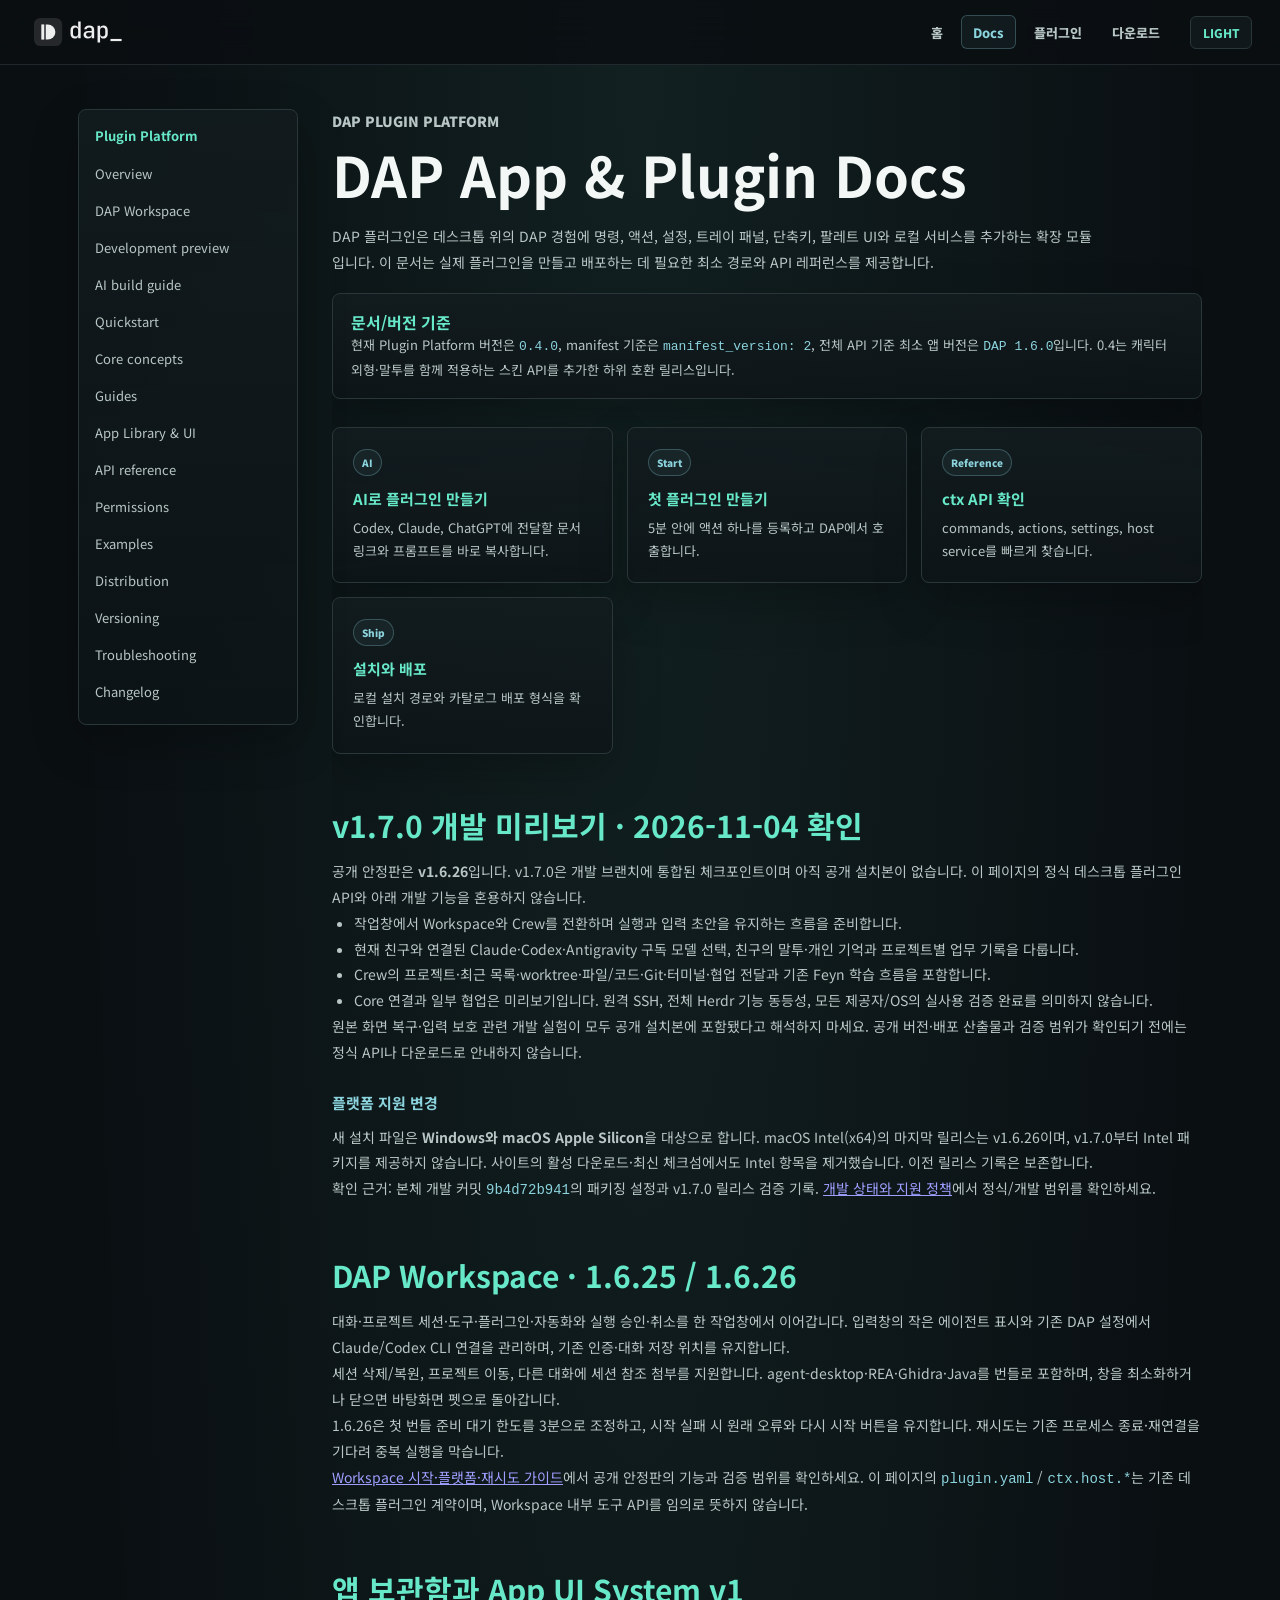
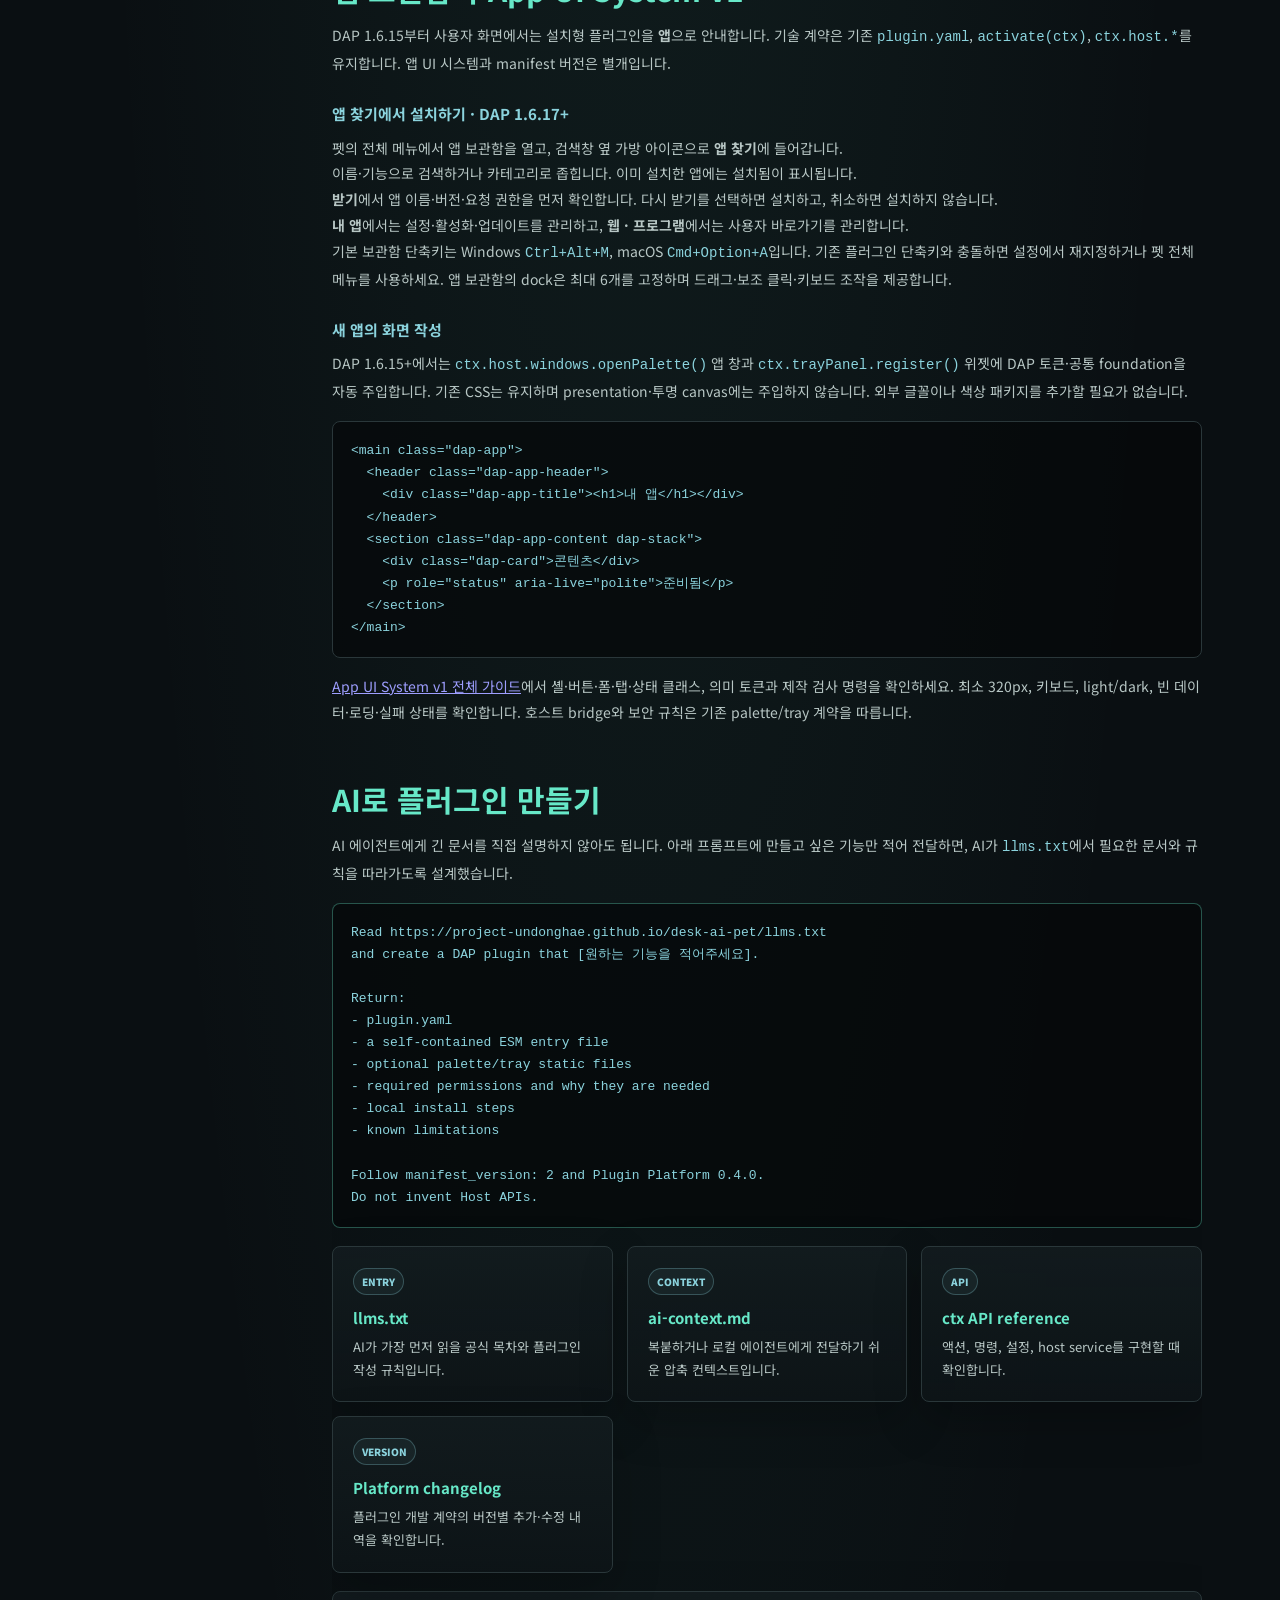
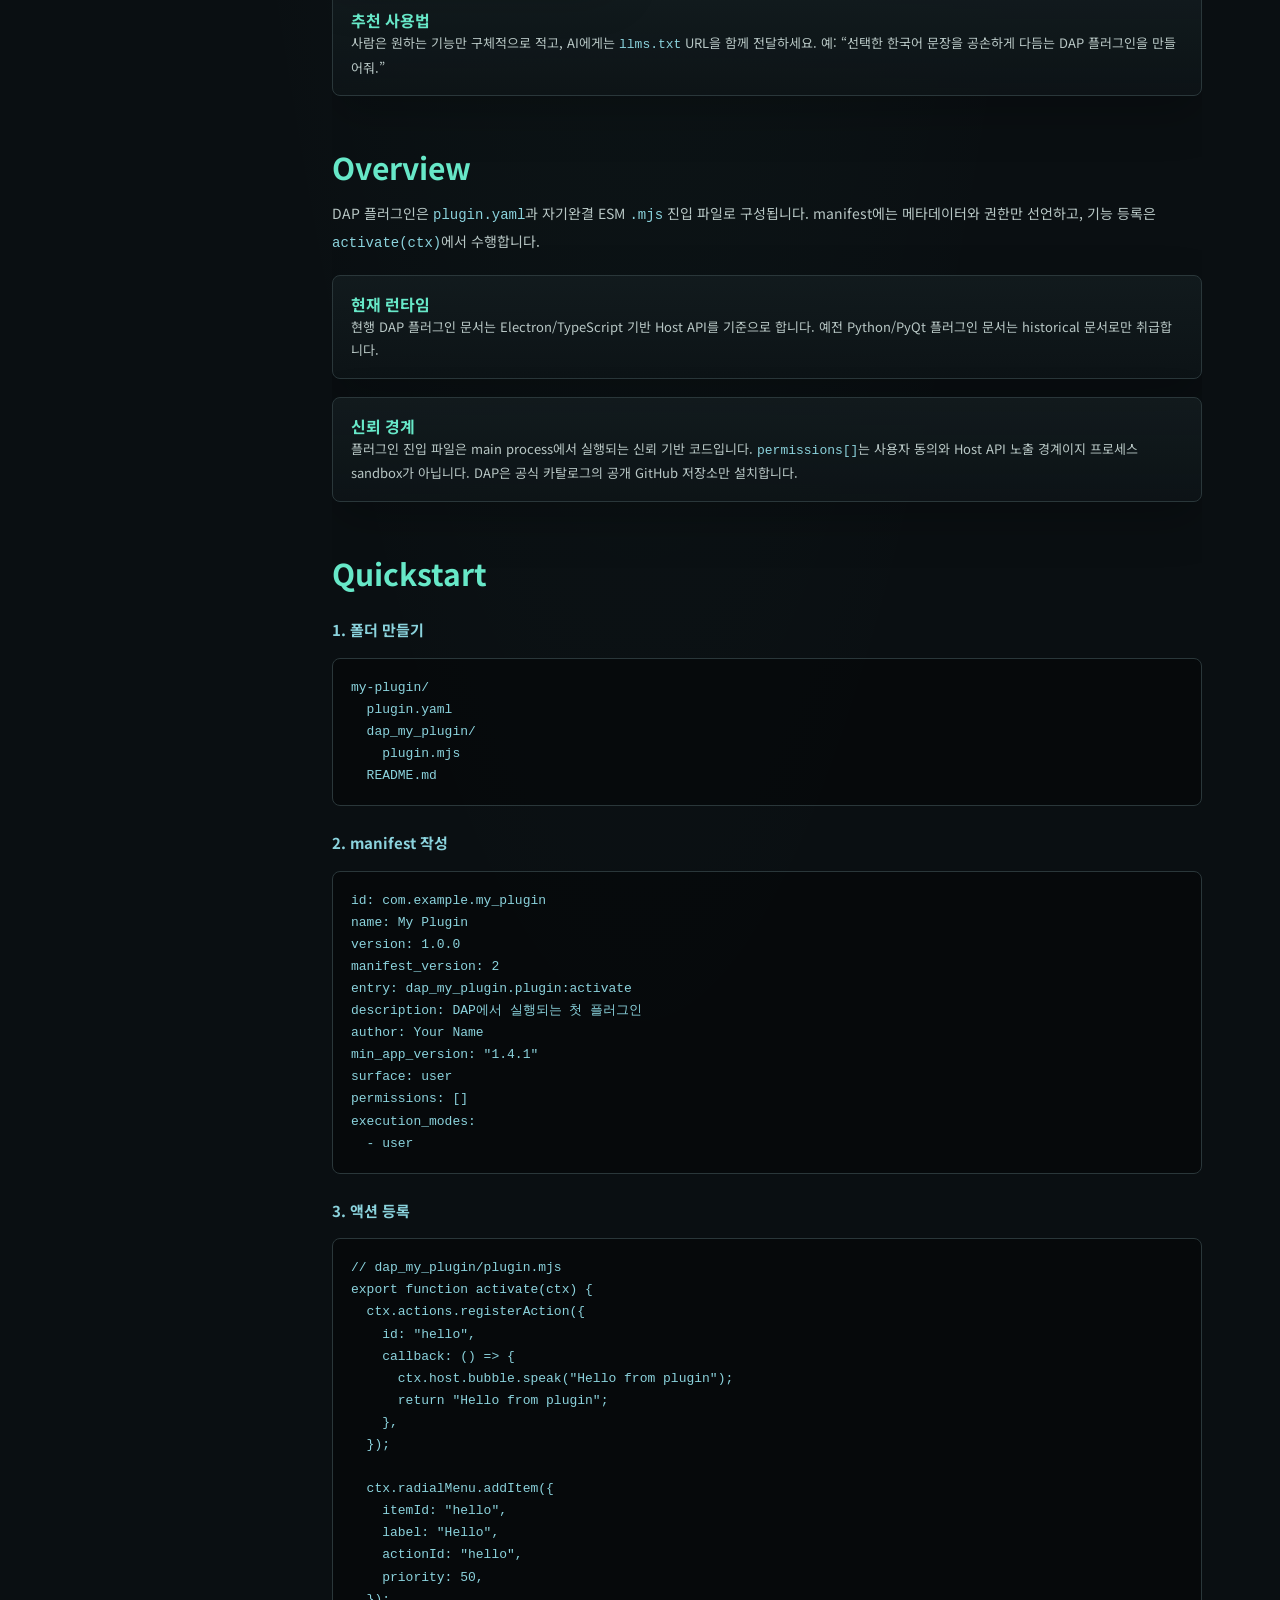
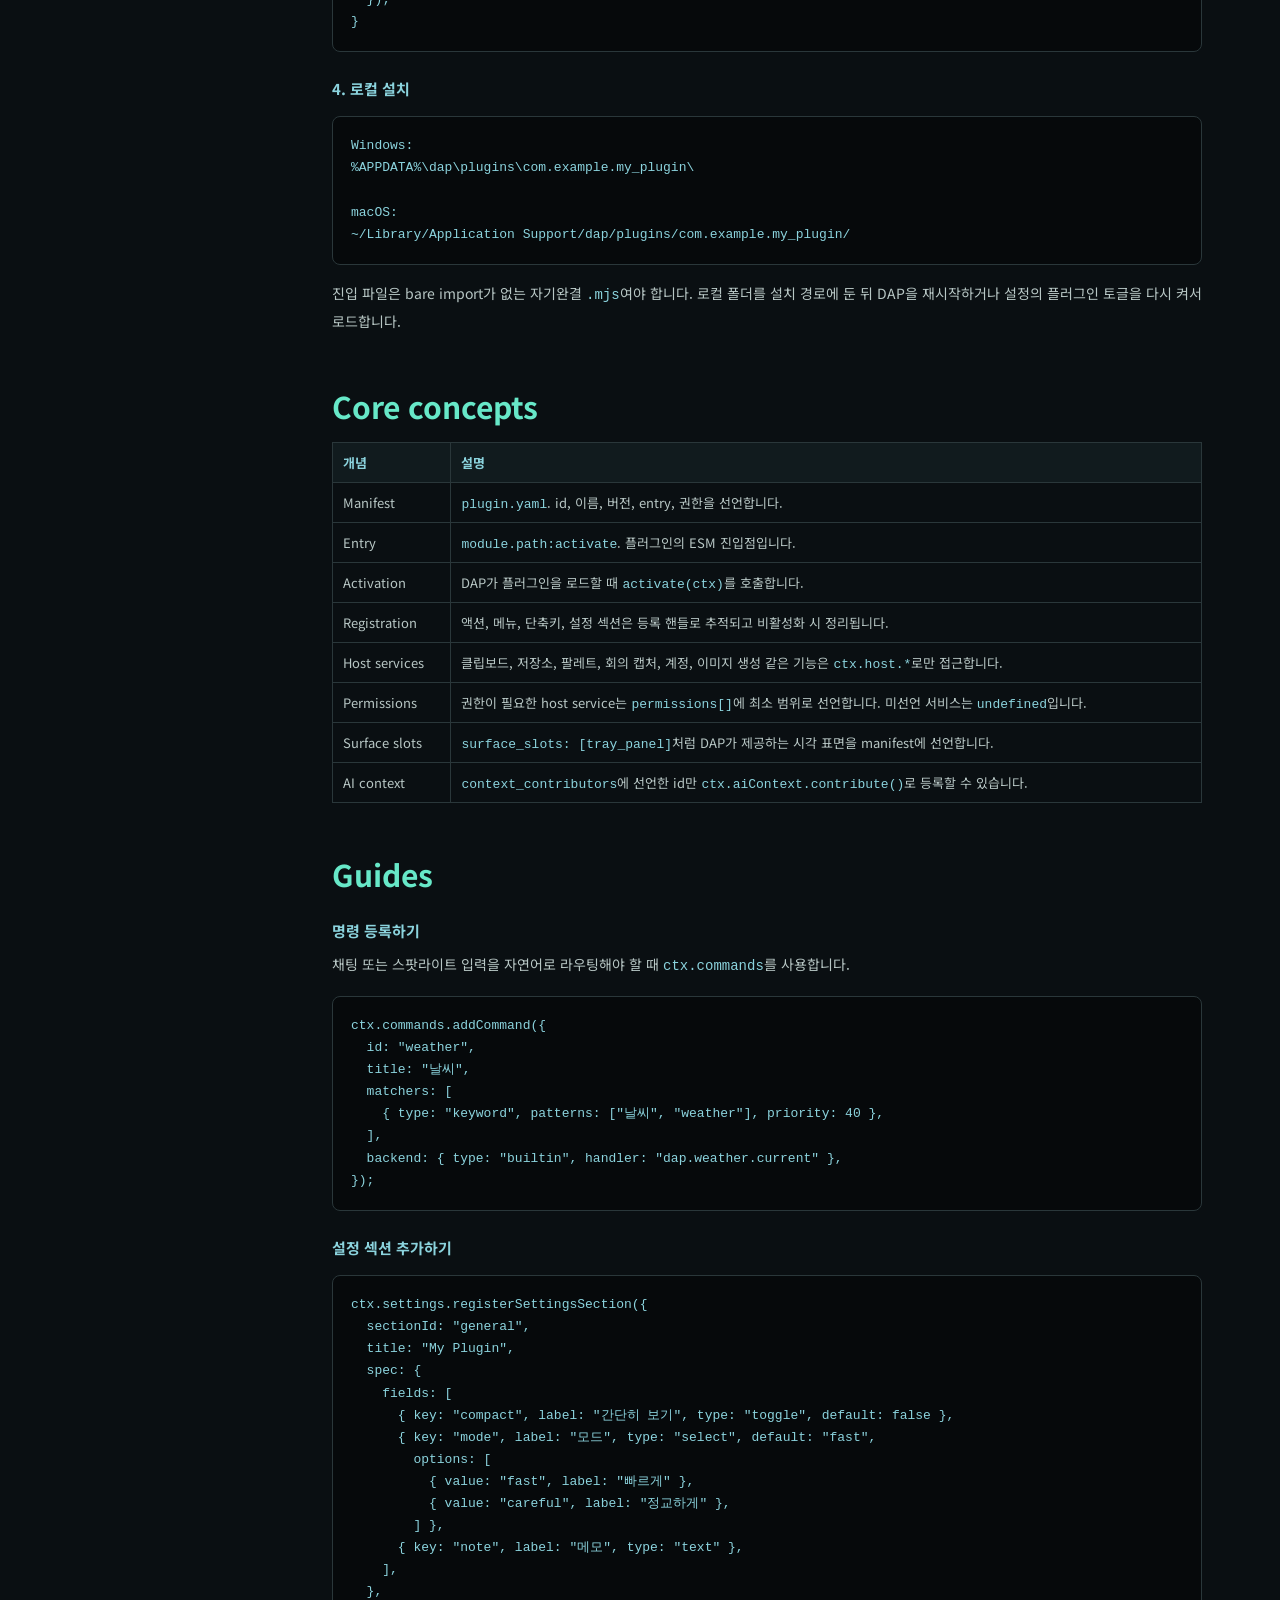
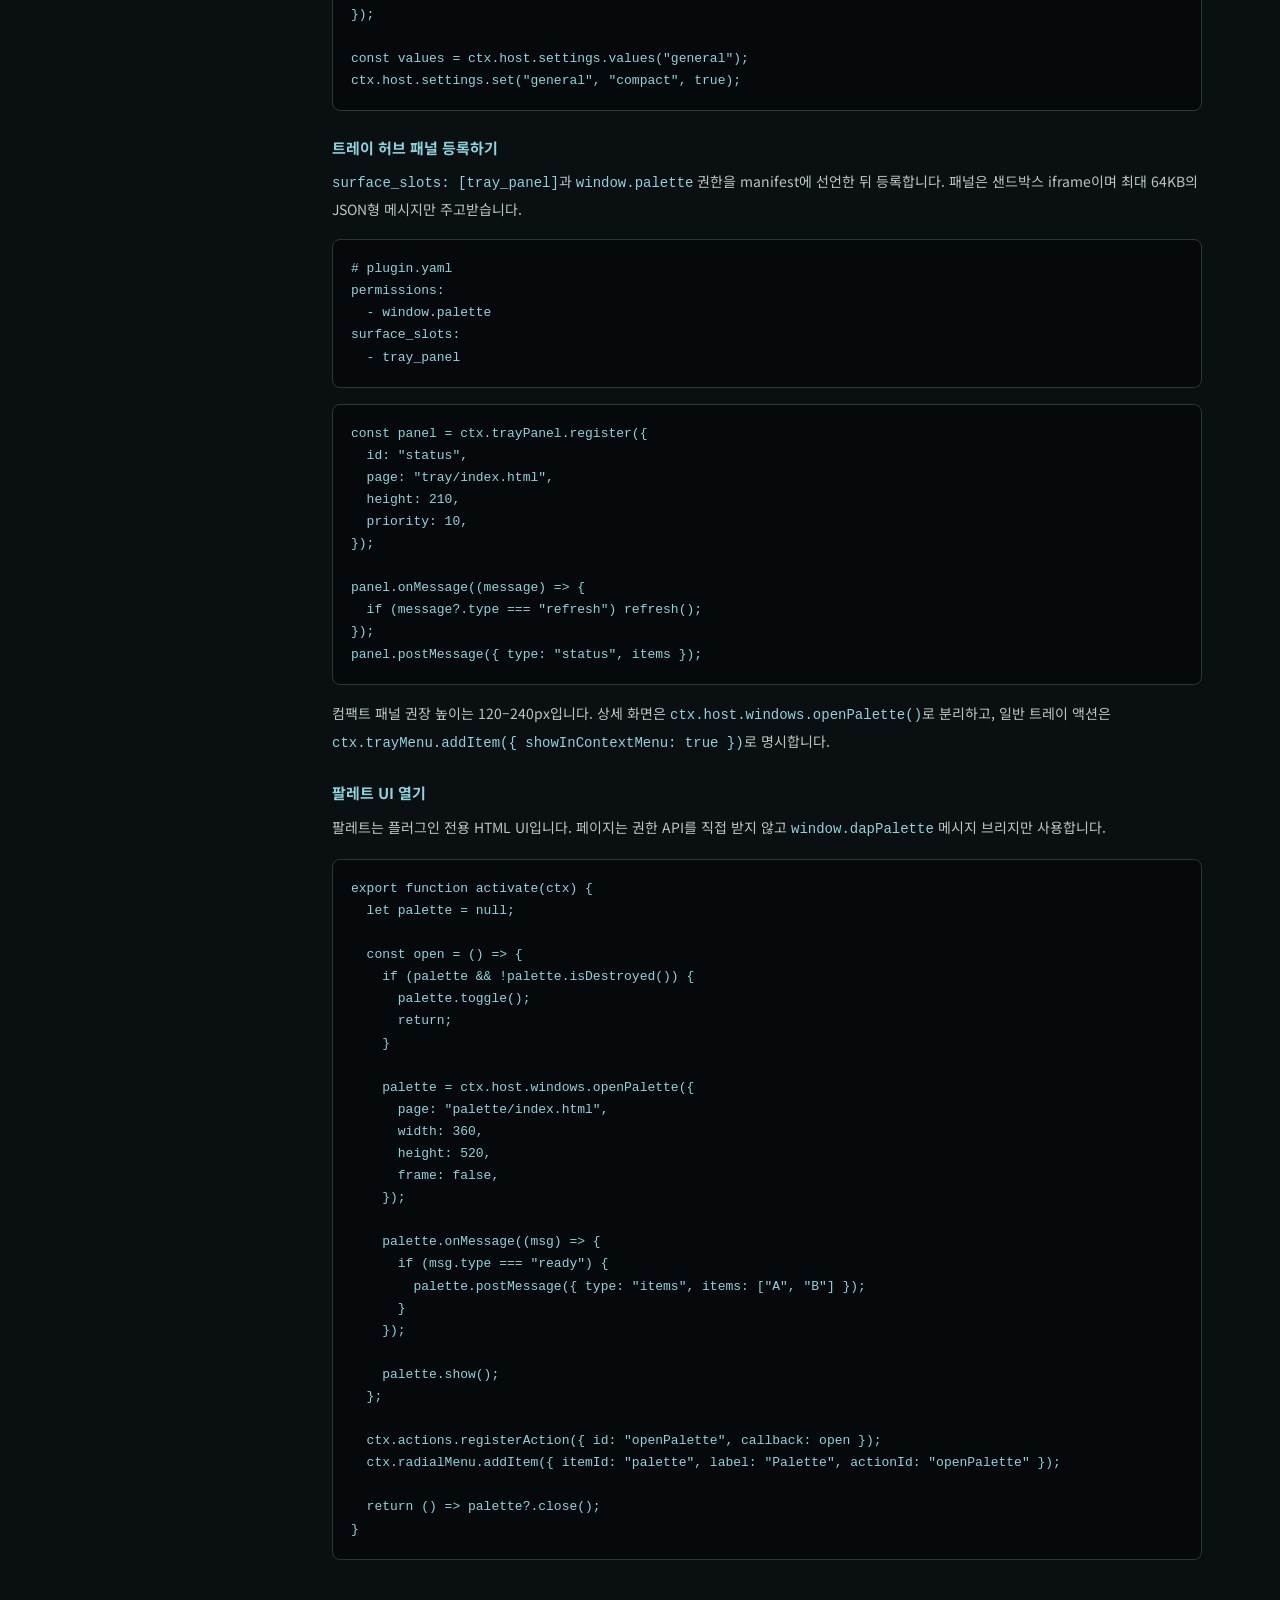
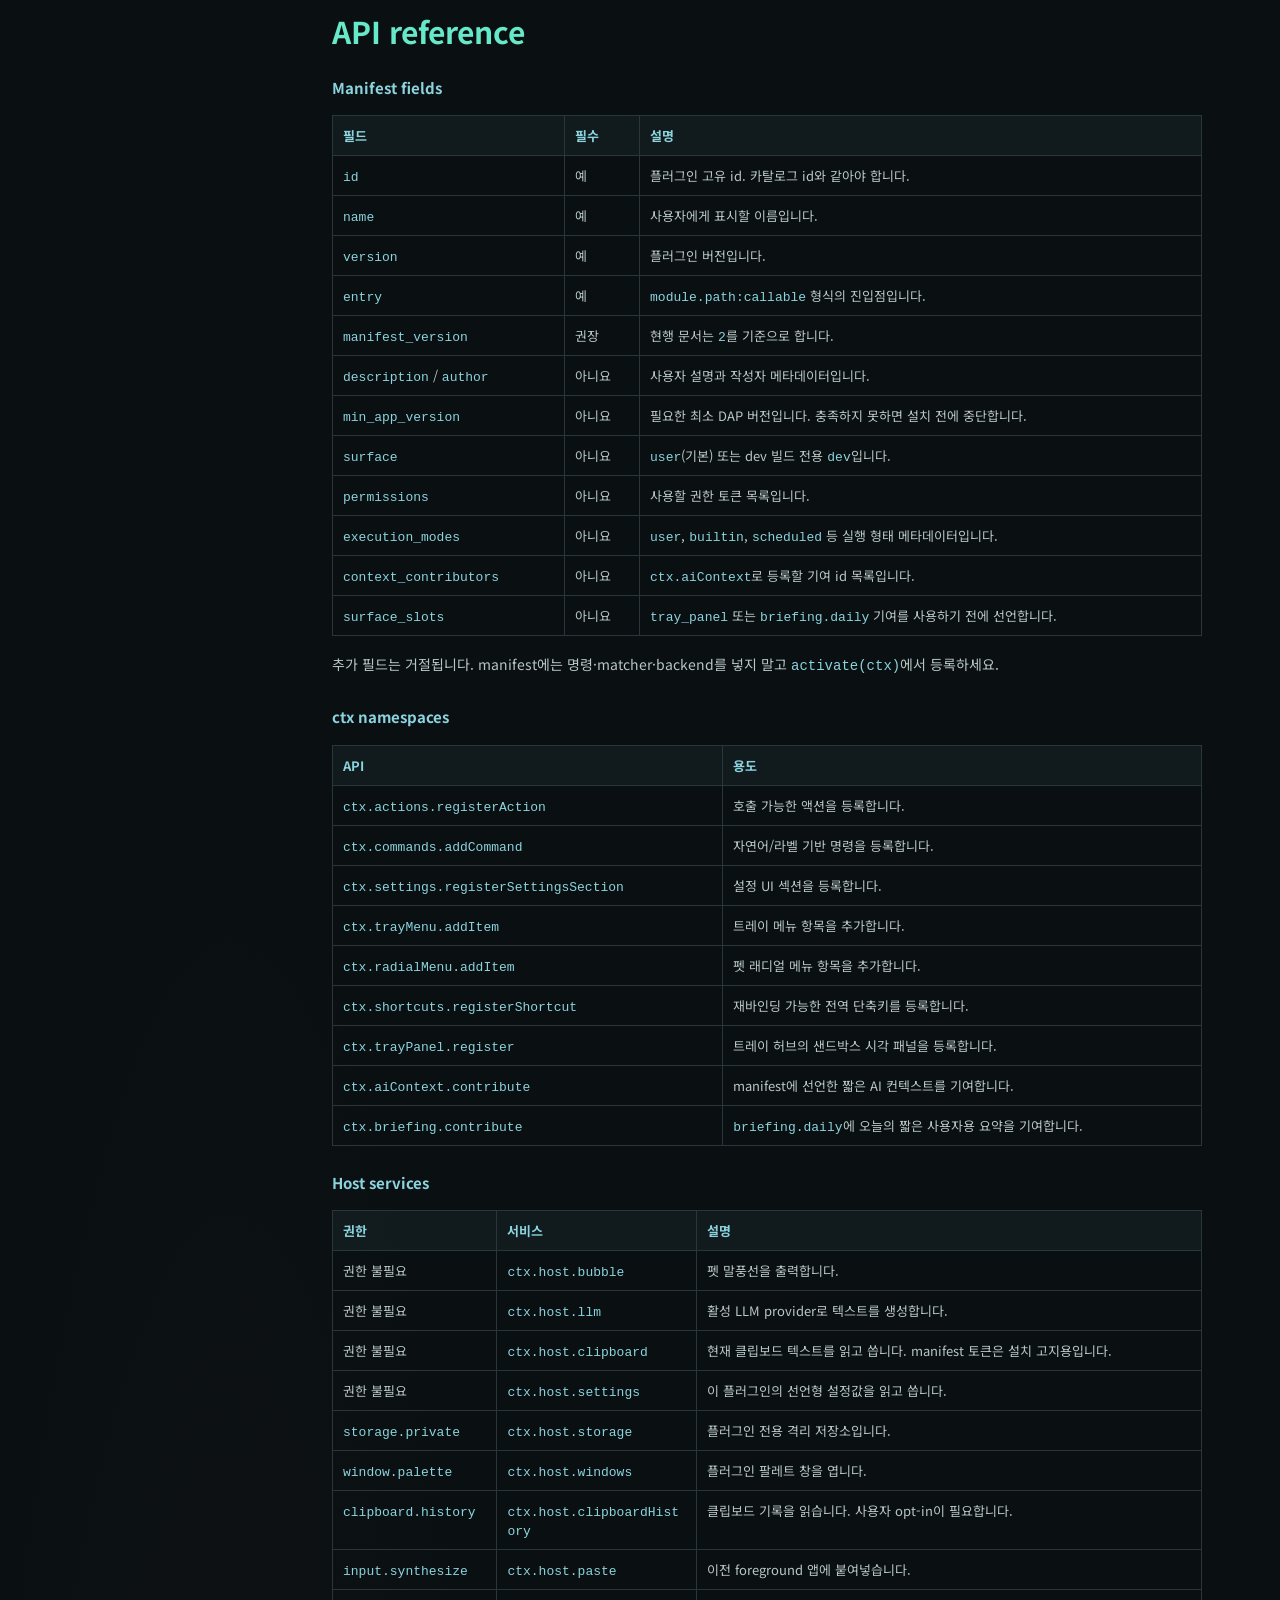
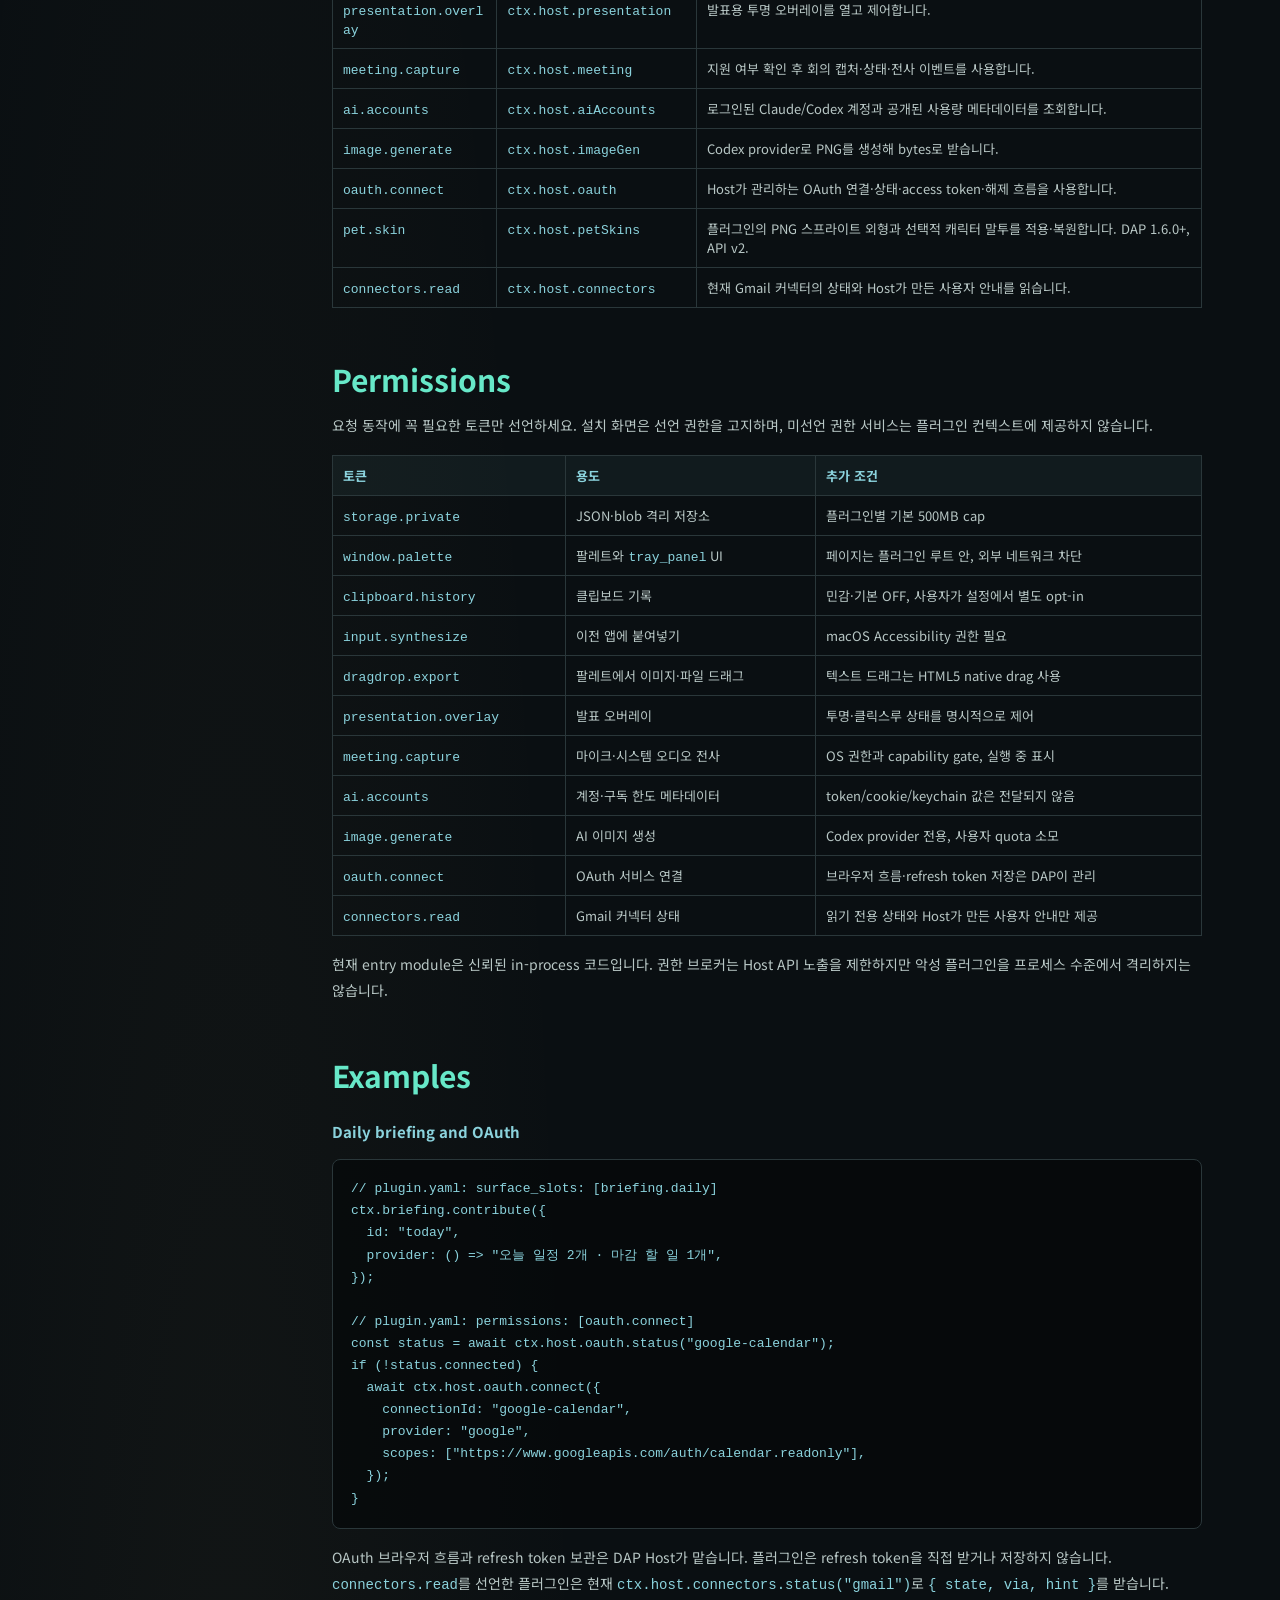
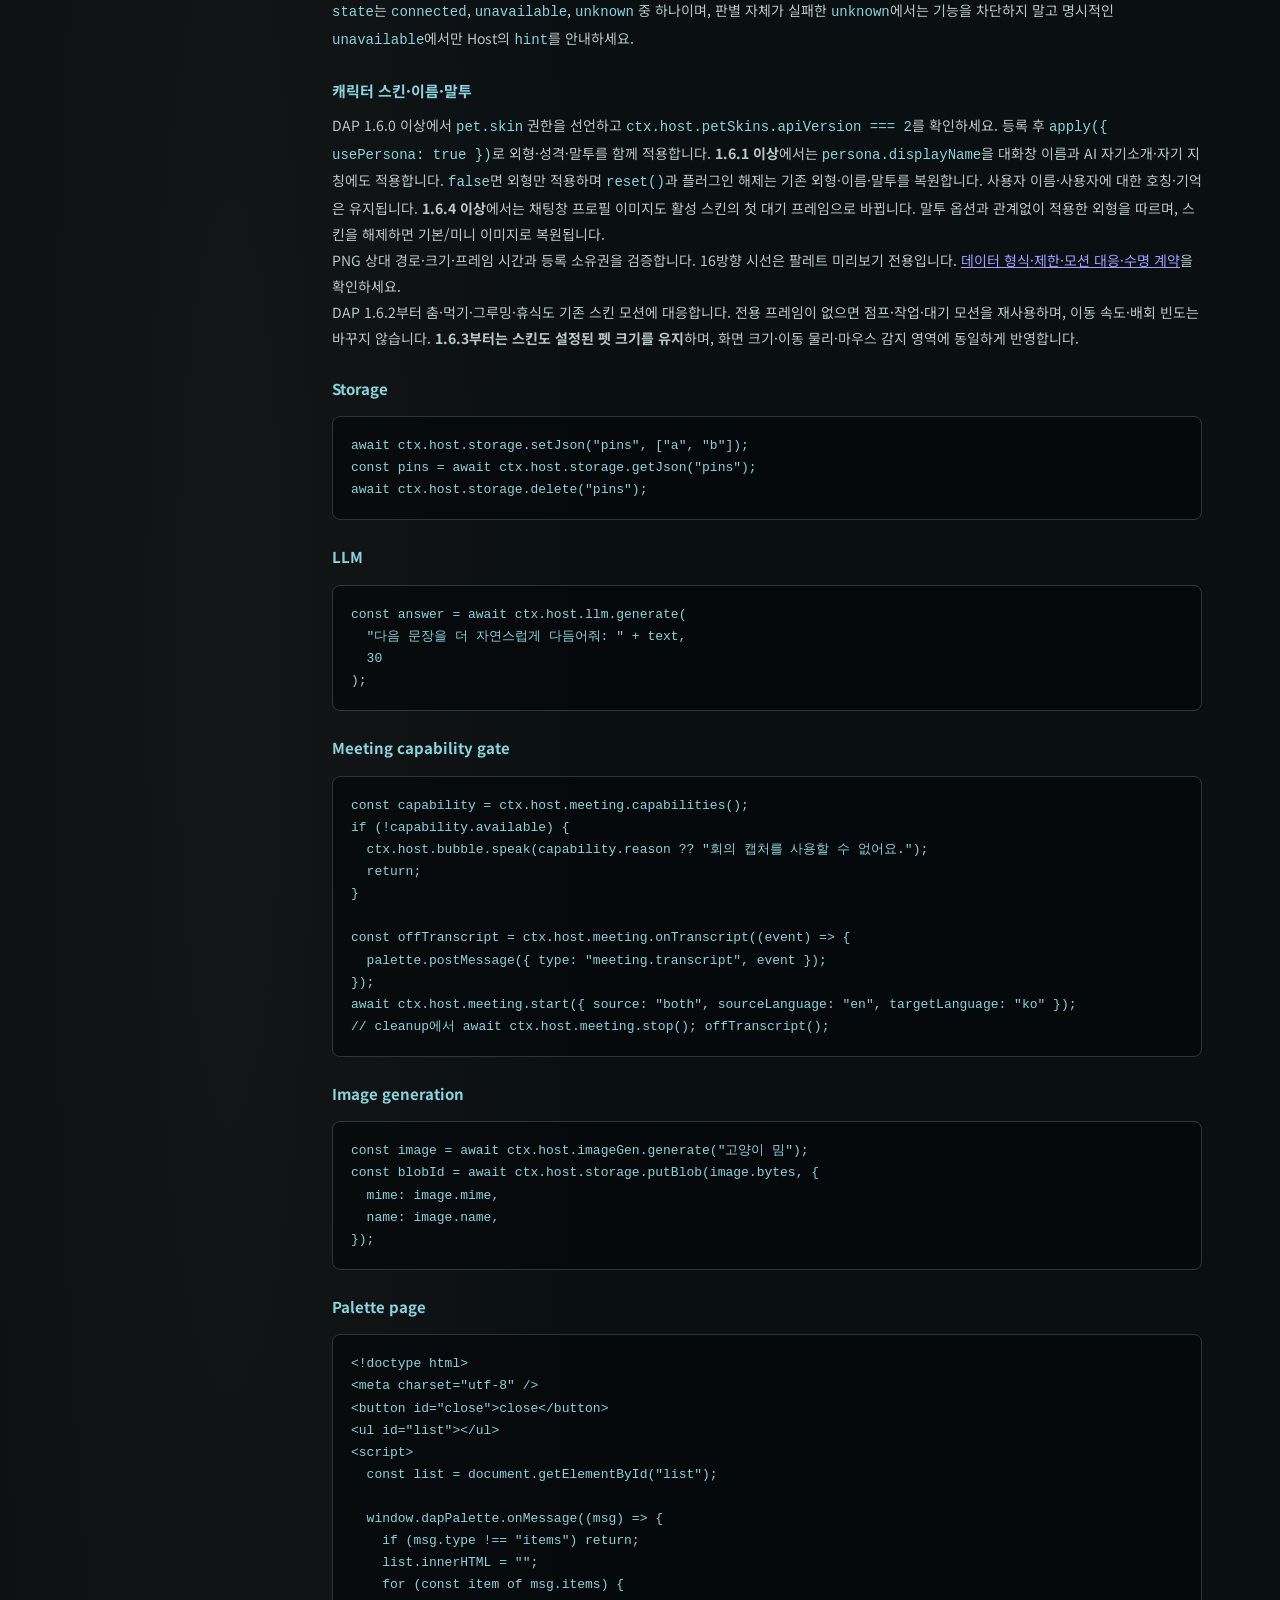
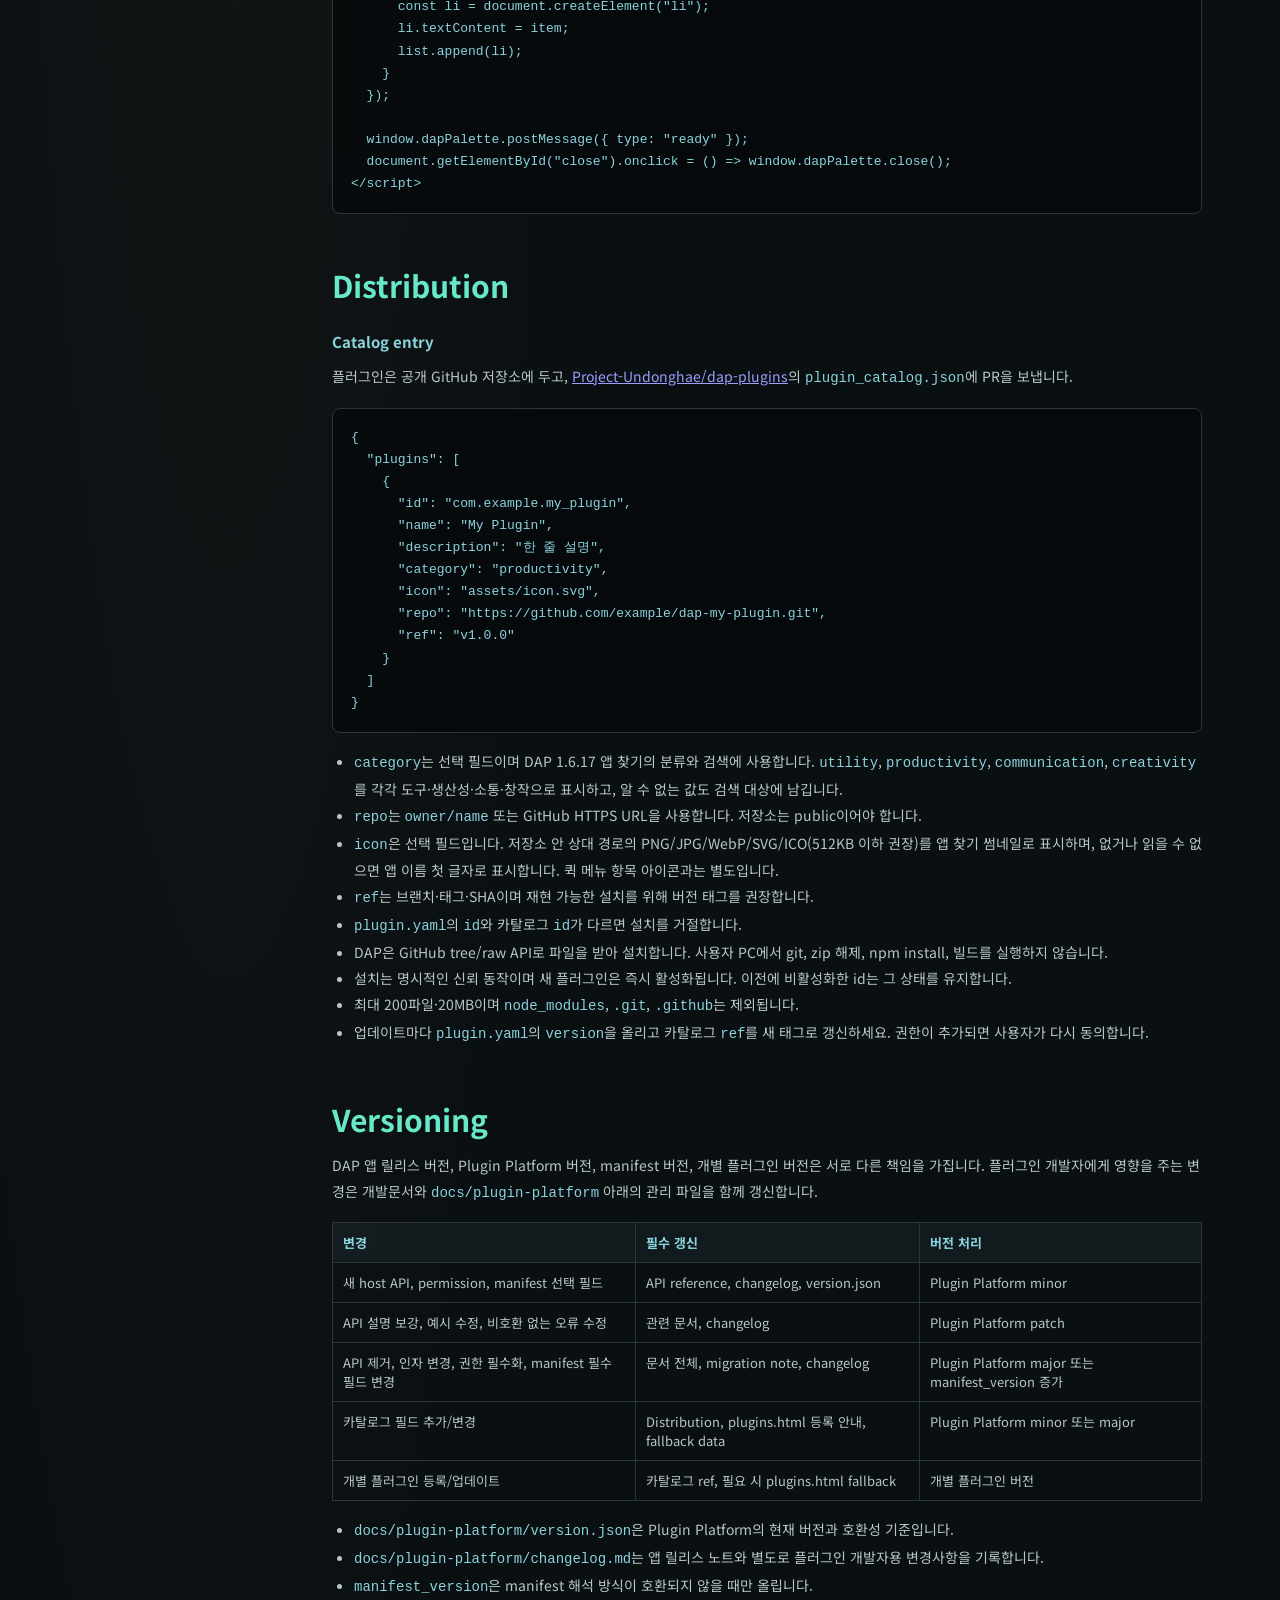
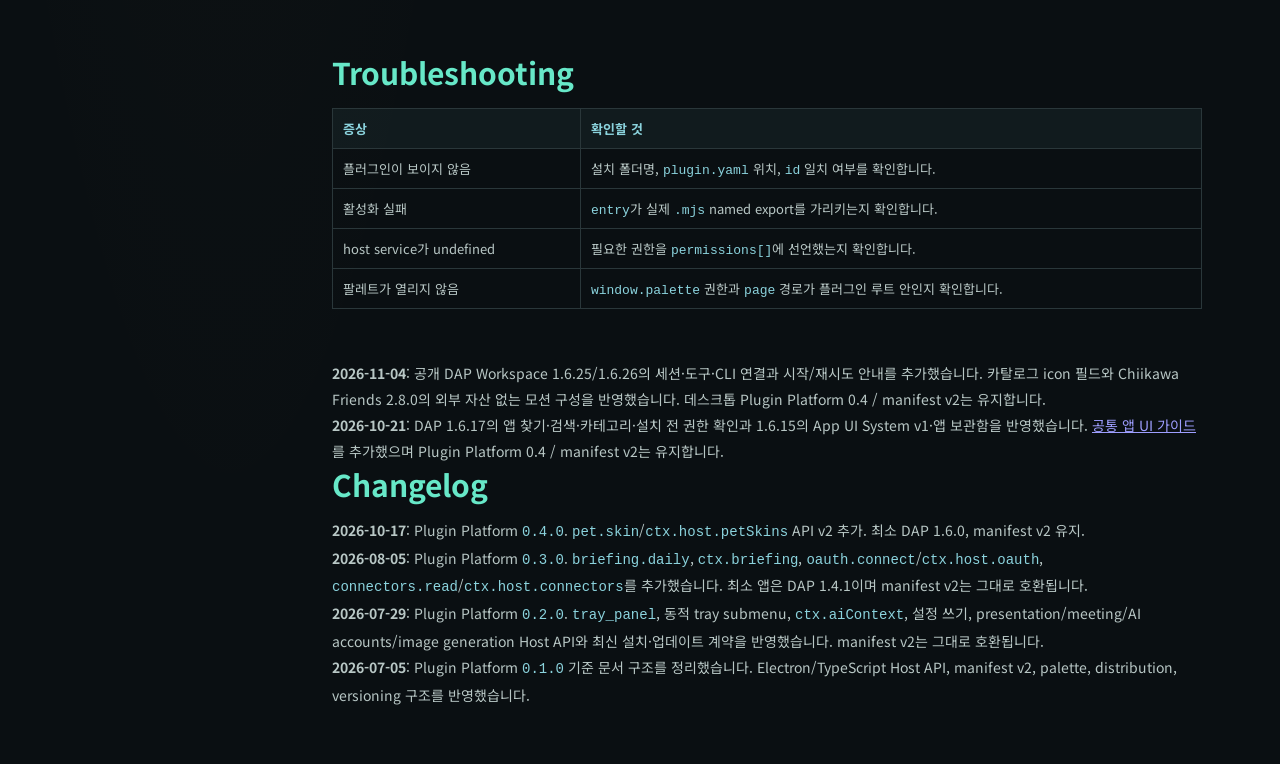
==== commit a1799793: "feat: apply DAP cursor logo system" ====
--- a/developers.html
+++ b/developers.html
@@ -4,10 +4,16 @@
   <meta charset="UTF-8" />
   <meta name="viewport" content="width=device-width, initial-scale=1.0" />
   <title>DAP Plugin Platform Docs</title>
-  <meta name="description" content="DAP Workspace·Crew와 데스크톱 앱 카탈로그·App UI System v1 개발 가이드. Plugin Platform 0.4, manifest v2, palette·tray 공통 UI와 카탈로그 배포 계약." />
+  <meta name="description" content="DAP Workspace 1.6.26과 데스크톱 앱 카탈로그·App UI System v1 개발 가이드. Plugin Platform 0.4, manifest v2, palette·tray 공통 UI와 카탈로그 배포 계약." />
+  <meta name="theme-color" content="#17191D" />
+  <link rel="icon" href="favicon.svg" type="image/svg+xml" />
   <link rel="icon" href="favicon.ico" sizes="any" />
+  <link rel="icon" href="favicon-32.png" type="image/png" sizes="32x32" />
+  <link rel="icon" href="favicon-16.png" type="image/png" sizes="16x16" />
+  <link rel="apple-touch-icon" href="favicon-180.png" sizes="180x180" />
+  <link rel="manifest" href="site.webmanifest" />
   <link href="https://fonts.googleapis.com/css2?family=Noto+Sans+KR:wght@400;600;700;800;900&display=swap" rel="stylesheet">
-  <link rel="stylesheet" href="styles.css?v=20260729-plugin-02" />
+  <link rel="stylesheet" href="styles.css?v=20261119-logo" />
   <script>
     (() => {
       try {
@@ -22,7 +28,10 @@
 <body class="doc-page docs-product-page">
 <a class="skip-link" href="#main">본문으로 건너뛰기</a>
 <header class="site-nav" aria-label="DAP navigation">
-  <a class="site-nav-brand" href="index.html">DAP</a>
+  <a class="site-nav-brand" href="index.html" aria-label="DAP 홈">
+    <img class="brand-lockup brand-lockup-dark" src="assets/logo-dap-cursor/dap-lockup-on-dark.svg" alt="" />
+    <img class="brand-lockup brand-lockup-light" src="assets/logo-dap-cursor/dap-lockup-on-light.svg" alt="" />
+  </a>
   <nav id="site-nav-links">
     <a href="index.html">홈</a>
     <a href="developers.html" aria-current="page">Docs</a>
@@ -44,7 +53,7 @@
     <strong>Plugin Platform</strong>
     <a href="#overview">Overview</a>
     <a href="#workspace">DAP Workspace</a>
-    <a href="#development-preview">Release status</a>
+    <a href="#development-preview">Development preview</a>
     <a href="#ai-build">AI build guide</a>
     <a href="#quickstart">Quickstart</a>
     <a href="#concepts">Core concepts</a>
@@ -95,18 +104,18 @@
     </div>
 
     <section id="development-preview">
-      <h2>v1.7.1 릴리스 상태 · 2026-11-16 확인</h2>
-      <p>공개 안정판은 <strong>v1.7.1</strong>이며 <strong>macOS Apple Silicon 전용</strong>입니다. 이 릴리스에는 Windows 설치 파일이 없고, Windows 버전은 준비 중입니다. v1.7.0은 공개되지 않은 초안으로 남았습니다.</p>
+      <h2>v1.7.0 개발 미리보기 · 2026-11-04 확인</h2>
+      <p>공개 안정판은 <strong>v1.6.26</strong>입니다. v1.7.0은 개발 브랜치에 통합된 체크포인트이며 아직 공개 설치본이 없습니다. 이 페이지의 정식 데스크톱 플러그인 API와 아래 개발 기능을 혼용하지 않습니다.</p>
       <ul>
-        <li>Workspace와 같은 작업창에 DAP Crew가 들어왔습니다. Crew의 + 메뉴에서 설치해 둔 Claude Code·Codex·Antigravity나 셸 터미널을 프로젝트마다 열고, 탭과 분할 화면으로 배치합니다.</li>
-        <li>Workspace에는 변경 화면(커밋 안 된 변경·diff·모두 커밋)과 턴별 되돌리기, Claude Code 대화의 권한 방식 바꾸기, 대화 옆 터미널(Control+`)이 있습니다.</li>
-        <li>설정 &gt; 일반 &gt; 언어에서 한국어·English 화면을 고릅니다. 다음 시작부터 적용됩니다.</li>
-        <li>다른 기기에 SSH로 연결하는 Crew 원격 작업은 이 릴리스에 들어 있지 않습니다.</li>
+        <li>작업창에서 Workspace와 Crew를 전환하며 실행과 입력 초안을 유지하는 흐름을 준비합니다.</li>
+        <li>현재 친구와 연결된 Claude·Codex·Antigravity 구독 모델 선택, 친구의 말투·개인 기억과 프로젝트별 업무 기록을 다룹니다.</li>
+        <li>Crew의 프로젝트·최근 목록·worktree·파일/코드·Git·터미널·협업 전달과 기존 Feyn 학습 흐름을 포함합니다.</li>
+        <li>Core 연결과 일부 협업은 미리보기입니다. 원격 SSH, 전체 Herdr 기능 동등성, 모든 제공자/OS의 실사용 검증 완료를 의미하지 않습니다.</li>
       </ul>
-      <p>Workspace·Crew의 내부 기능은 이 페이지의 데스크톱 플러그인 API에 추가된 것이 아닙니다. Plugin Platform 0.4 / manifest v2 계약은 그대로이며, 문서에 없는 Host API를 만들지 마세요.</p>
-      <h3>플랫폼 지원</h3>
-      <p>새 설치 파일은 <strong>macOS Apple Silicon</strong>만 제공합니다. Windows 버전은 준비 중입니다. macOS Intel(x64)의 마지막 릴리스는 v1.6.26입니다. 이전 릴리스 기록과 GitHub 릴리스 파일은 보존합니다.</p>
-      <p><a href="docs/plugin-platform/development-preview.md">릴리스 상태와 플랫폼 지원</a>에서 자세한 범위를 확인하세요.</p>
+      <p>원본 화면 복구·입력 보호 관련 개발 실험이 모두 공개 설치본에 포함됐다고 해석하지 마세요. 공개 버전·배포 산출물과 검증 범위가 확인되기 전에는 정식 API나 다운로드로 안내하지 않습니다.</p>
+      <h3>플랫폼 지원 변경</h3>
+      <p>새 설치 파일은 <strong>Windows와 macOS Apple Silicon</strong>을 대상으로 합니다. macOS Intel(x64)의 마지막 릴리스는 v1.6.26이며, v1.7.0부터 Intel 패키지를 제공하지 않습니다. 사이트의 활성 다운로드·최신 체크섬에서도 Intel 항목을 제거했습니다. 이전 릴리스 기록은 보존합니다.</p>
+      <p>확인 근거: 본체 개발 커밋 <code>9b4d72b941</code>의 패키징 설정과 v1.7.0 릴리스 검증 기록. <a href="docs/plugin-platform/development-preview.md">개발 상태와 지원 정책</a>에서 정식/개발 범위를 확인하세요.</p>
     </section>
 
     <section id="workspace">
--- a/styles.css
+++ b/styles.css
@@ -26,13 +26,15 @@
   --panel-muted: rgba(18, 25, 29, 0.76);
   --input-bg: rgba(18, 25, 29, 0.92);
   --code-bg: rgba(5, 8, 9, 0.7);
-  --hero-overlay-1: rgba(10, 15, 18, 0.66);
-  --hero-overlay-2: rgba(10, 15, 18, 0.42);
-  --hero-overlay-3: rgba(10, 15, 18, 0.12);
-  --hero-side-overlay: rgba(10, 15, 18, 0.48);
+  --hero-brand-overlay: rgba(23, 25, 29, 0.62);
   --button-hover-bg: rgba(20, 34, 37, 0.9);
   --button-hover-bg-strong: rgba(18, 36, 32, 0.9);
   --button-hover-bg-warm: rgba(36, 31, 21, 0.86);
+  --brand-graphite: #17191d;
+  --brand-white: #eeeeef;
+  --brand-black: #1b1b1e;
+  --brand-gray: #98999b;
+  --brand-gray-dark: #69696b;
 }
 
 html[data-theme="light"] {
@@ -60,10 +62,7 @@
   --panel-muted: rgba(255, 255, 255, 0.74);
   --input-bg: rgba(255, 255, 255, 0.94);
   --code-bg: rgba(239, 246, 245, 0.88);
-  --hero-overlay-1: rgba(245, 248, 247, 0.68);
-  --hero-overlay-2: rgba(245, 248, 247, 0.38);
-  --hero-overlay-3: rgba(245, 248, 247, 0.08);
-  --hero-side-overlay: rgba(245, 248, 247, 0.46);
+  --hero-brand-overlay: rgba(238, 238, 239, 0.72);
   --button-hover-bg: rgba(231, 243, 244, 0.96);
   --button-hover-bg-strong: rgba(229, 243, 239, 0.96);
   --button-hover-bg-warm: rgba(246, 238, 220, 0.96);
@@ -212,10 +211,25 @@
 }
 .site-nav-brand {
   flex: 0 0 auto;
-  color: var(--accent);
-  font-size: 18px;
-  font-weight: 900;
+  display: inline-flex;
+  align-items: center;
+  min-height: 40px;
+  padding: 6px;
   text-decoration: none;
+}
+.brand-lockup {
+  display: block;
+  width: auto;
+  height: 28px;
+}
+.brand-lockup-light {
+  display: none;
+}
+html[data-theme="light"] .brand-lockup-dark {
+  display: none;
+}
+html[data-theme="light"] .brand-lockup-light {
+  display: block;
 }
 .site-nav nav {
   display: flex;
@@ -360,7 +374,11 @@
     right: 12px;
   }
   .site-nav-brand {
-    font-size: 16px;
+    min-height: 34px;
+    padding: 5px;
+  }
+  .site-nav-brand .brand-lockup {
+    height: 24px;
   }
   .site-nav nav a {
     padding-inline: 8px;
@@ -537,19 +555,7 @@
   align-items: center;
   justify-content: center;
   padding: 4vh 0 19vh;
-  background:
-    radial-gradient(
-      ellipse 70% 55% at 50% 55%,
-      rgba(10, 15, 18, 0.86) 0%,
-      rgba(10, 15, 18, 0.62) 36%,
-      rgba(10, 15, 18, 0.2) 68%,
-      transparent 80%
-    ),
-    linear-gradient(
-      to top,
-      rgba(10, 15, 18, 0.68) 0%,
-      transparent 40%
-    );
+  background: var(--hero-brand-overlay);
   pointer-events: none;
   z-index: 2;
 }
@@ -571,30 +577,14 @@
   margin-bottom: 12px;
 }
 .logo {
-  font-family: 'Noto Sans KR', sans-serif;
-  font-size: clamp(58px, 10vw, 118px);
-  font-weight: 900;
-  color: var(--text);
-  text-shadow: 0 18px 64px rgba(0, 0, 0, 0.42);
-  line-height: 0.88;
-  letter-spacing: 0;
-  margin-bottom: 16px;
-}
-.logo h1 {
-  margin: 0;
-  color: var(--text);
-  font: inherit;
-  line-height: inherit;
-  letter-spacing: inherit;
-}
-.logo small {
-  display: block;
-  margin-top: 18px;
-  font-size: clamp(13px, 1.8vw, 18px);
-  font-weight: 800;
-  color: var(--accent);
-  letter-spacing: 0;
-  text-shadow: none;
+  display: inline-flex;
+  align-items: center;
+  justify-content: center;
+  padding: clamp(12px, 2vw, 19px);
+  margin: 0 auto 8px;
+}
+.logo .brand-lockup {
+  height: clamp(56px, 8vw, 88px);
 }
 .hero-tagline-text {
   font-size: clamp(13px, 1.7vw, 17px);
@@ -615,8 +605,8 @@
 @media (max-width: 480px) {
   #hero-fullscreen { height: 82vh; min-height: 540px; }
   .hero-overlay { padding: 2vh 0 10vh; }
-  .logo { font-size: clamp(62px, 18vw, 78px); }
-  .logo small { font-size: 13px; letter-spacing: 0; }
+  .logo { padding: 12px; }
+  .logo .brand-lockup { height: 56px; }
   .hero-tagline-text { font-size: 12px; }
 }
 
@@ -1339,6 +1329,19 @@
   color: rgba(184, 194, 214, 0.72);
   line-height: 2.2;
 }
+.footer-brand {
+  display: inline-flex;
+  align-items: center;
+  justify-content: center;
+  padding: 6px;
+  margin-bottom: 2px;
+}
+.footer-brand .brand-lockup {
+  height: 28px;
+}
+footer > span {
+  display: block;
+}
 
 .doc-page {
   min-height: 100vh;
@@ -2215,11 +2218,6 @@
 }
 
 /* ── THEME SURFACES ── */
-.hero-overlay {
-  background:
-    radial-gradient(ellipse 70% 55% at 50% 55%, var(--hero-overlay-1) 0%, var(--hero-overlay-2) 36%, var(--hero-overlay-3) 68%, transparent 80%),
-    linear-gradient(to top, var(--hero-side-overlay) 0%, transparent 40%);
-}
 .site-nav,
 .docs-header {
   background: var(--nav-bg);
@@ -2274,8 +2272,7 @@
 .btn-mi:hover {
   background: var(--button-hover-bg-warm);
 }
-html[data-theme="light"] .hero-overlay-inner,
-html[data-theme="light"] .logo h1 {
+html[data-theme="light"] .hero-overlay-inner {
   text-shadow: 0 18px 64px rgba(255, 255, 255, 0.72);
 }
 html[data-theme="light"] .theme-toggle {
@@ -2368,13 +2365,3 @@
     animation: none !important;
   }
 }
-
-/* A platform that is not shipped yet: shown as text, not a link. */
-.hero-dl-row > .btn.btn-disabled,
-.hero-dl-row > .btn.btn-disabled:hover,
-.hero-dl-row > .btn.btn-disabled:active {
-  cursor: default;
-  opacity: 0.62;
-  transform: none !important;
-  box-shadow: none !important;
-}
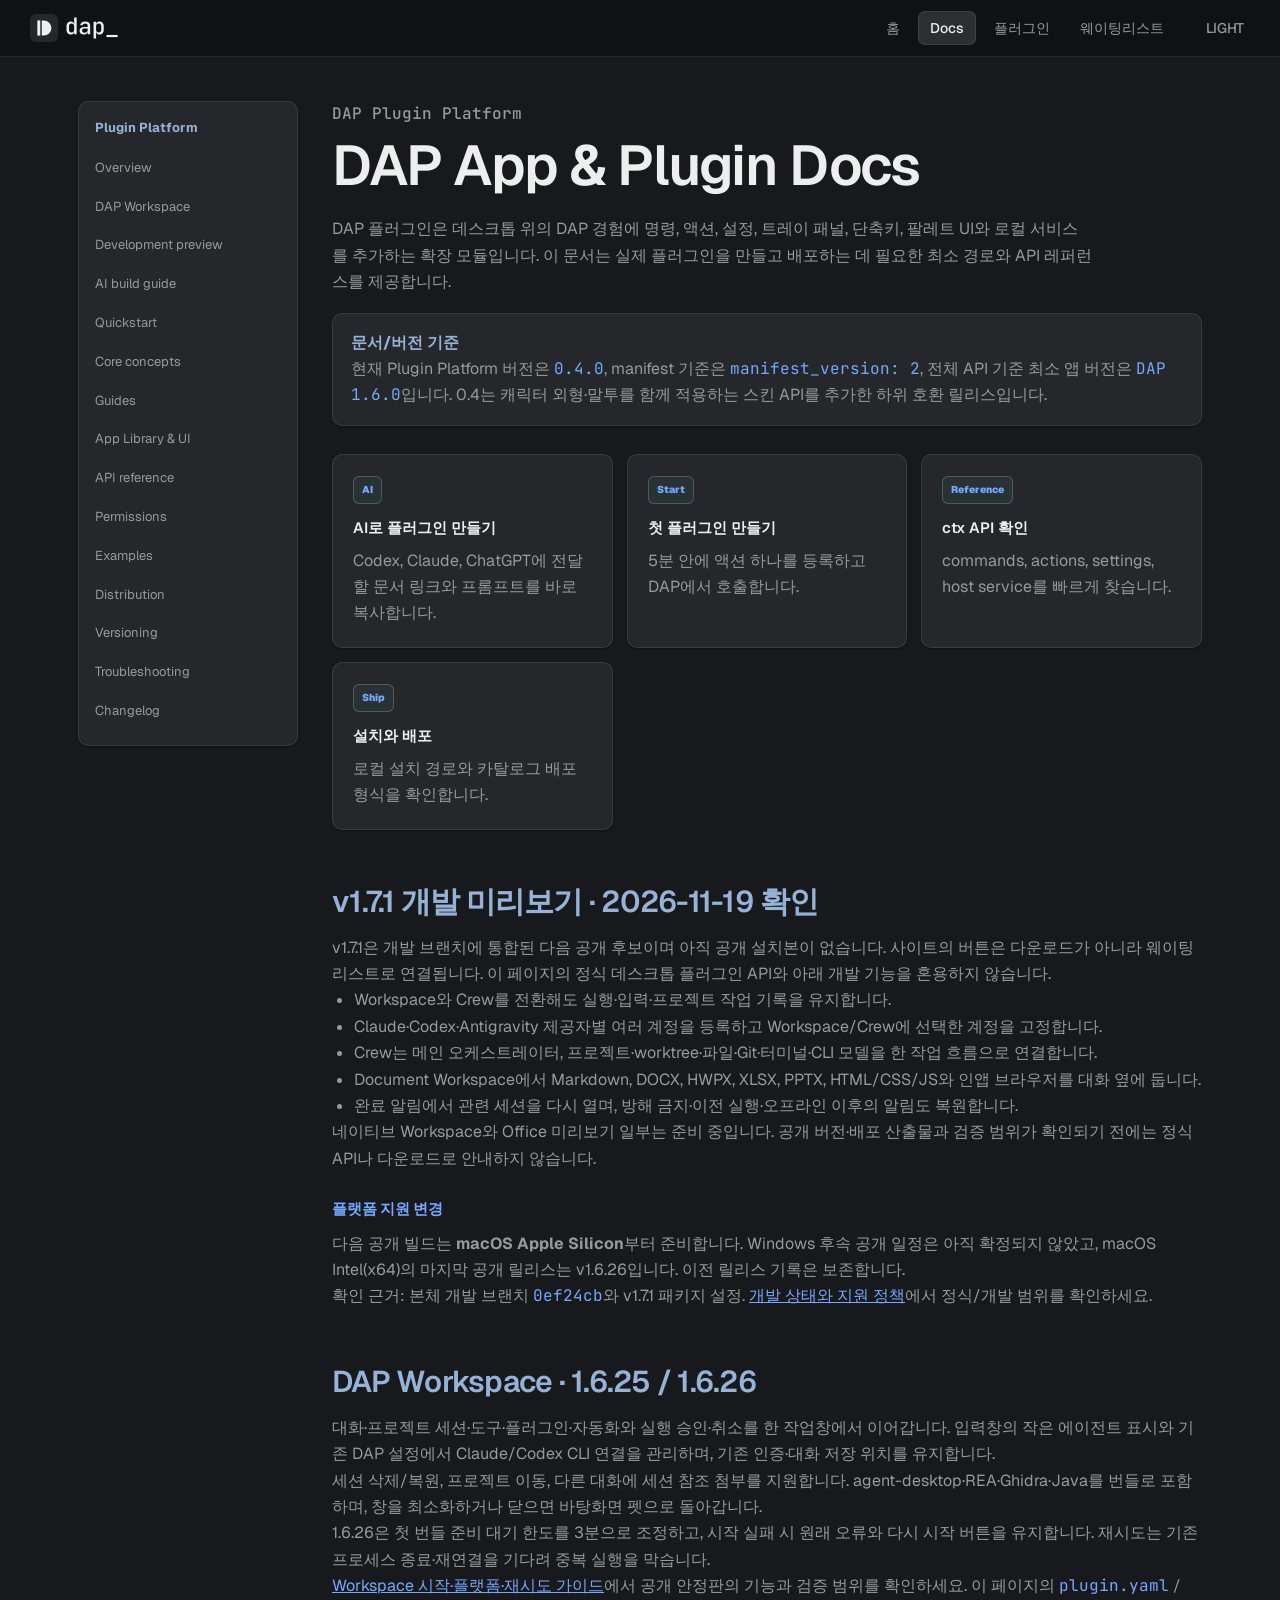
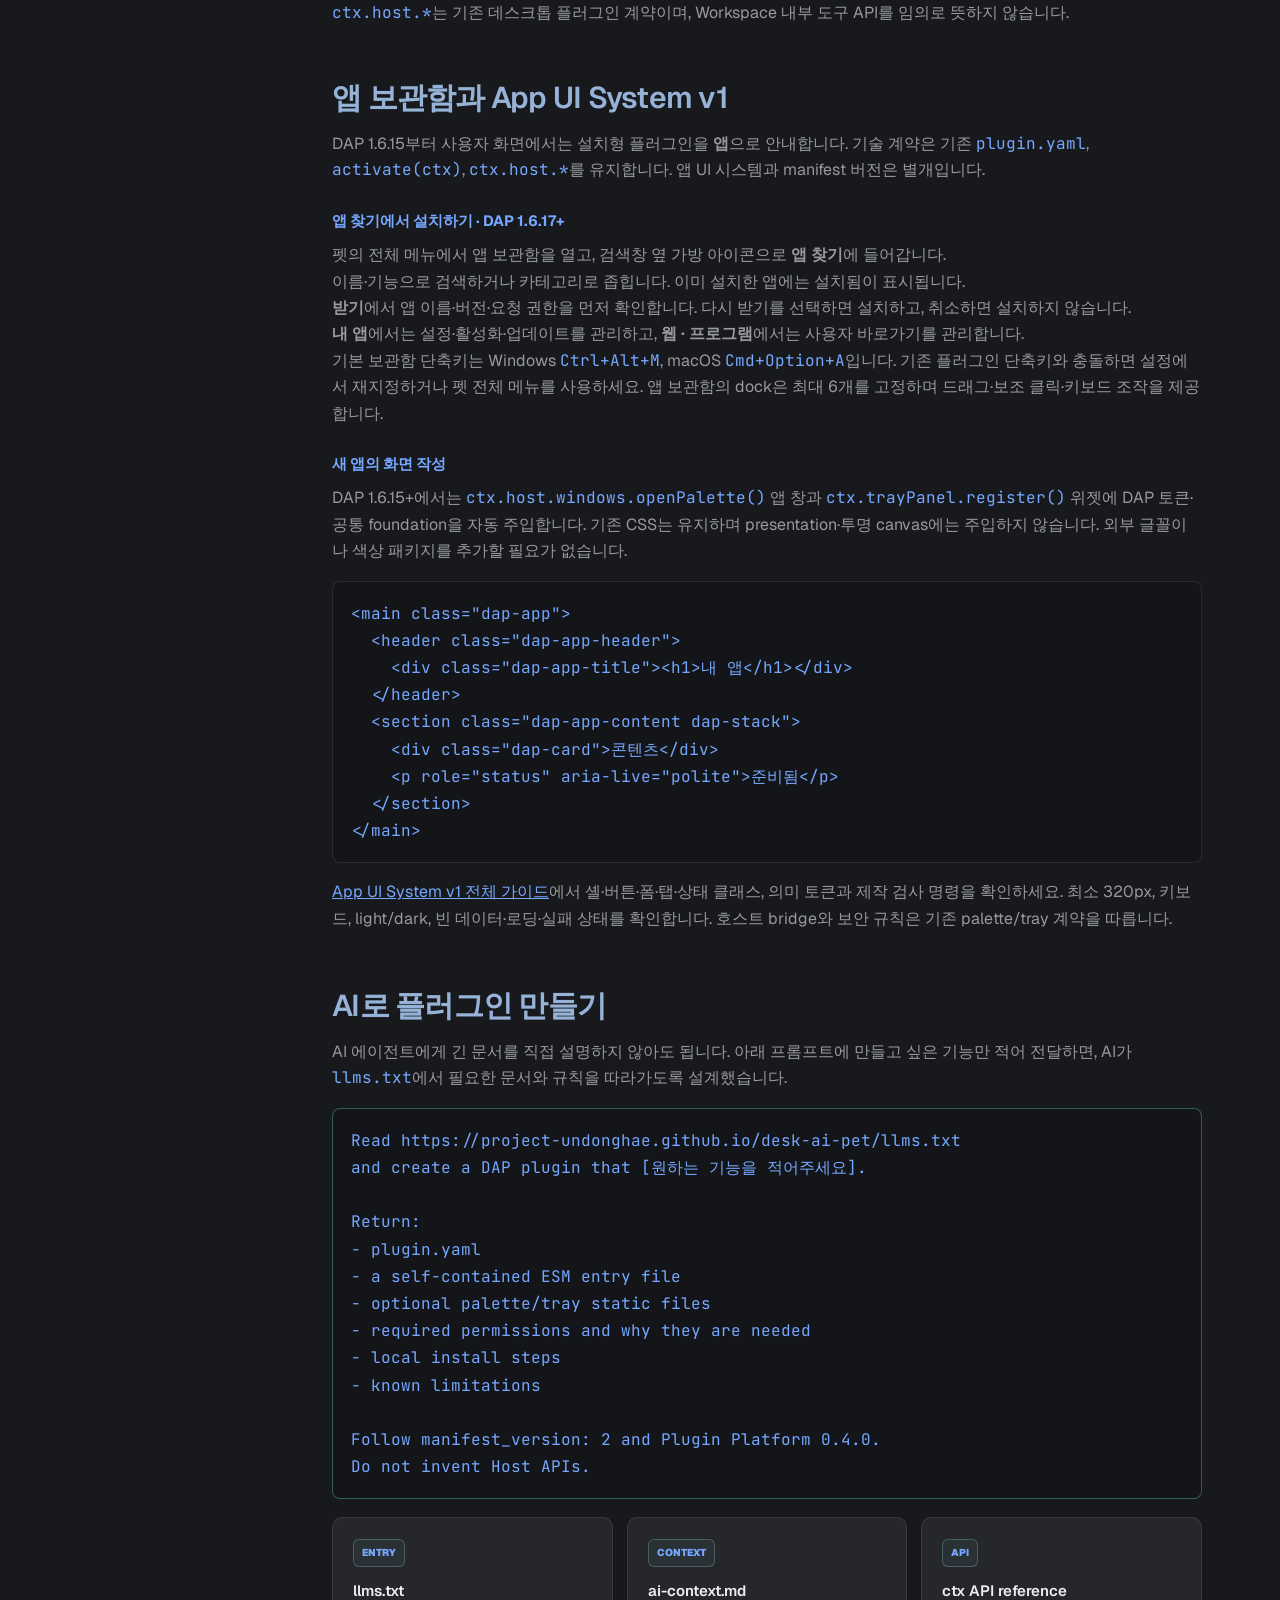
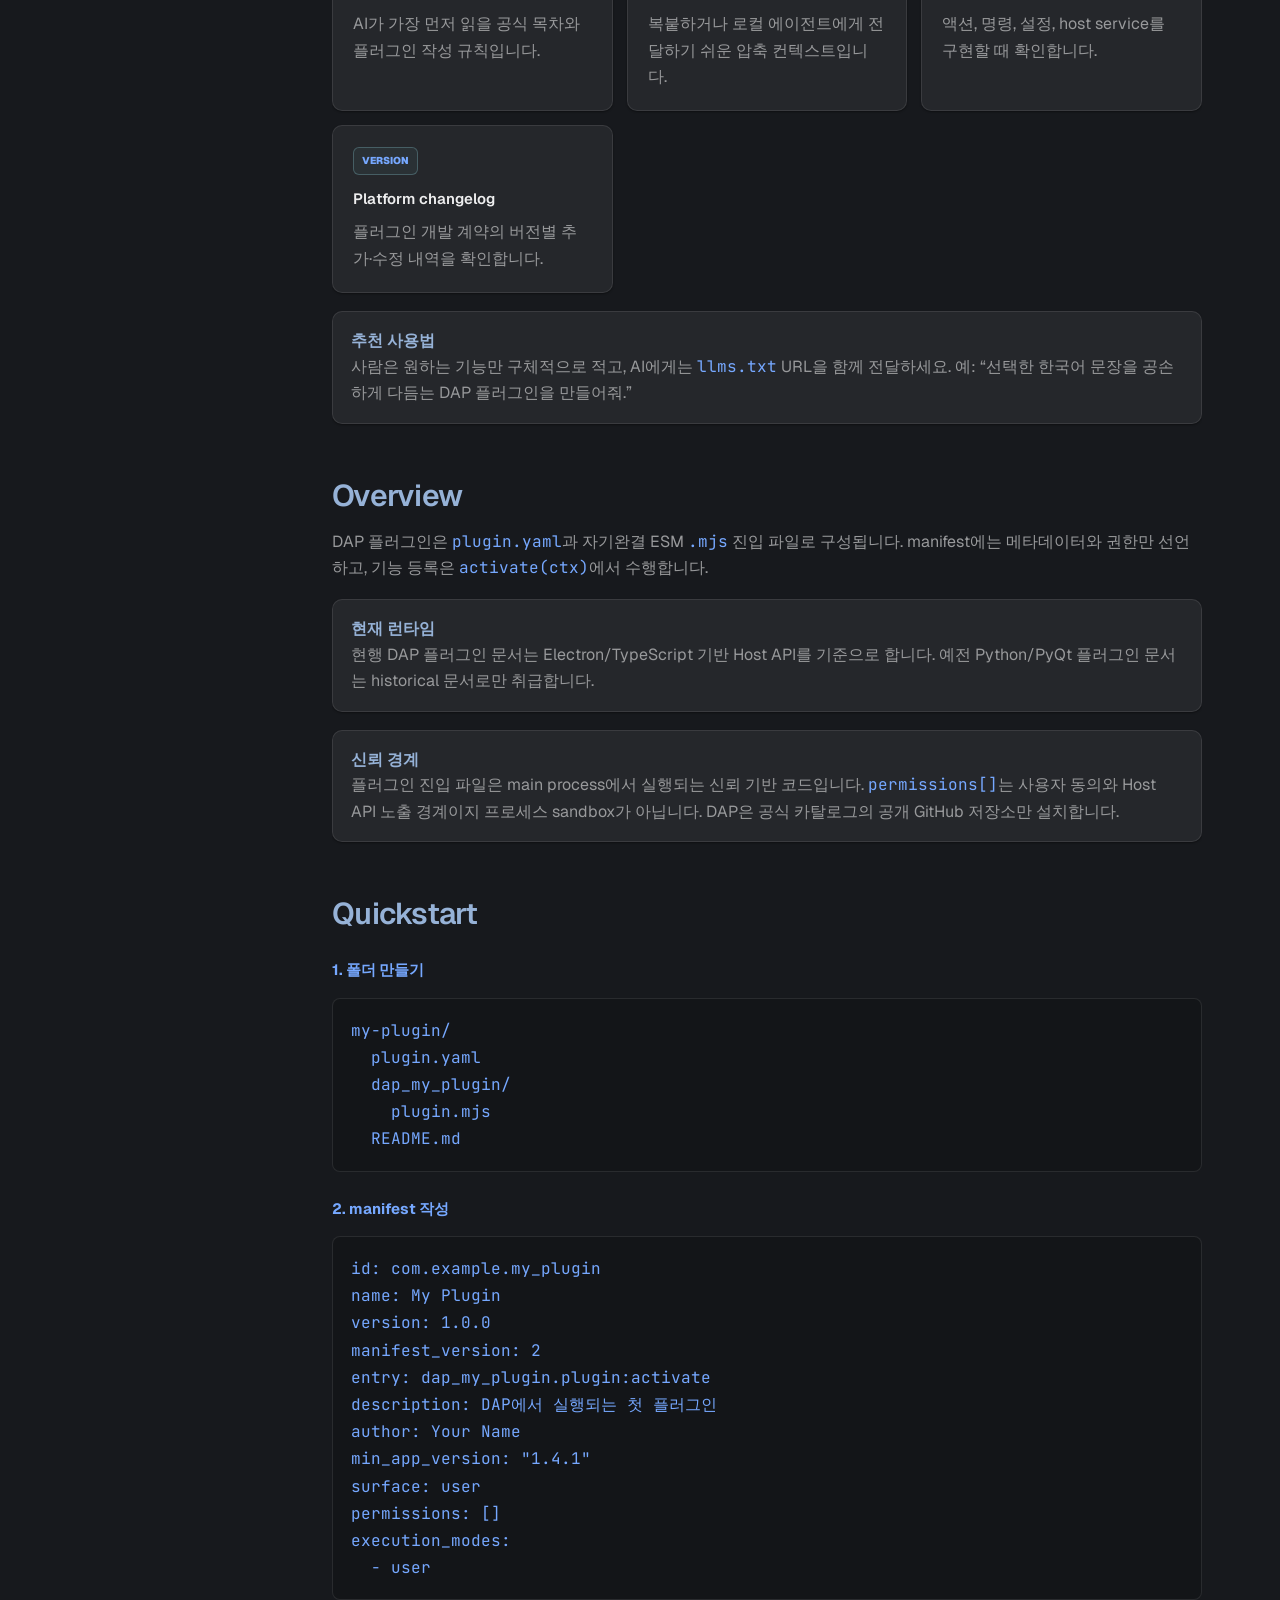
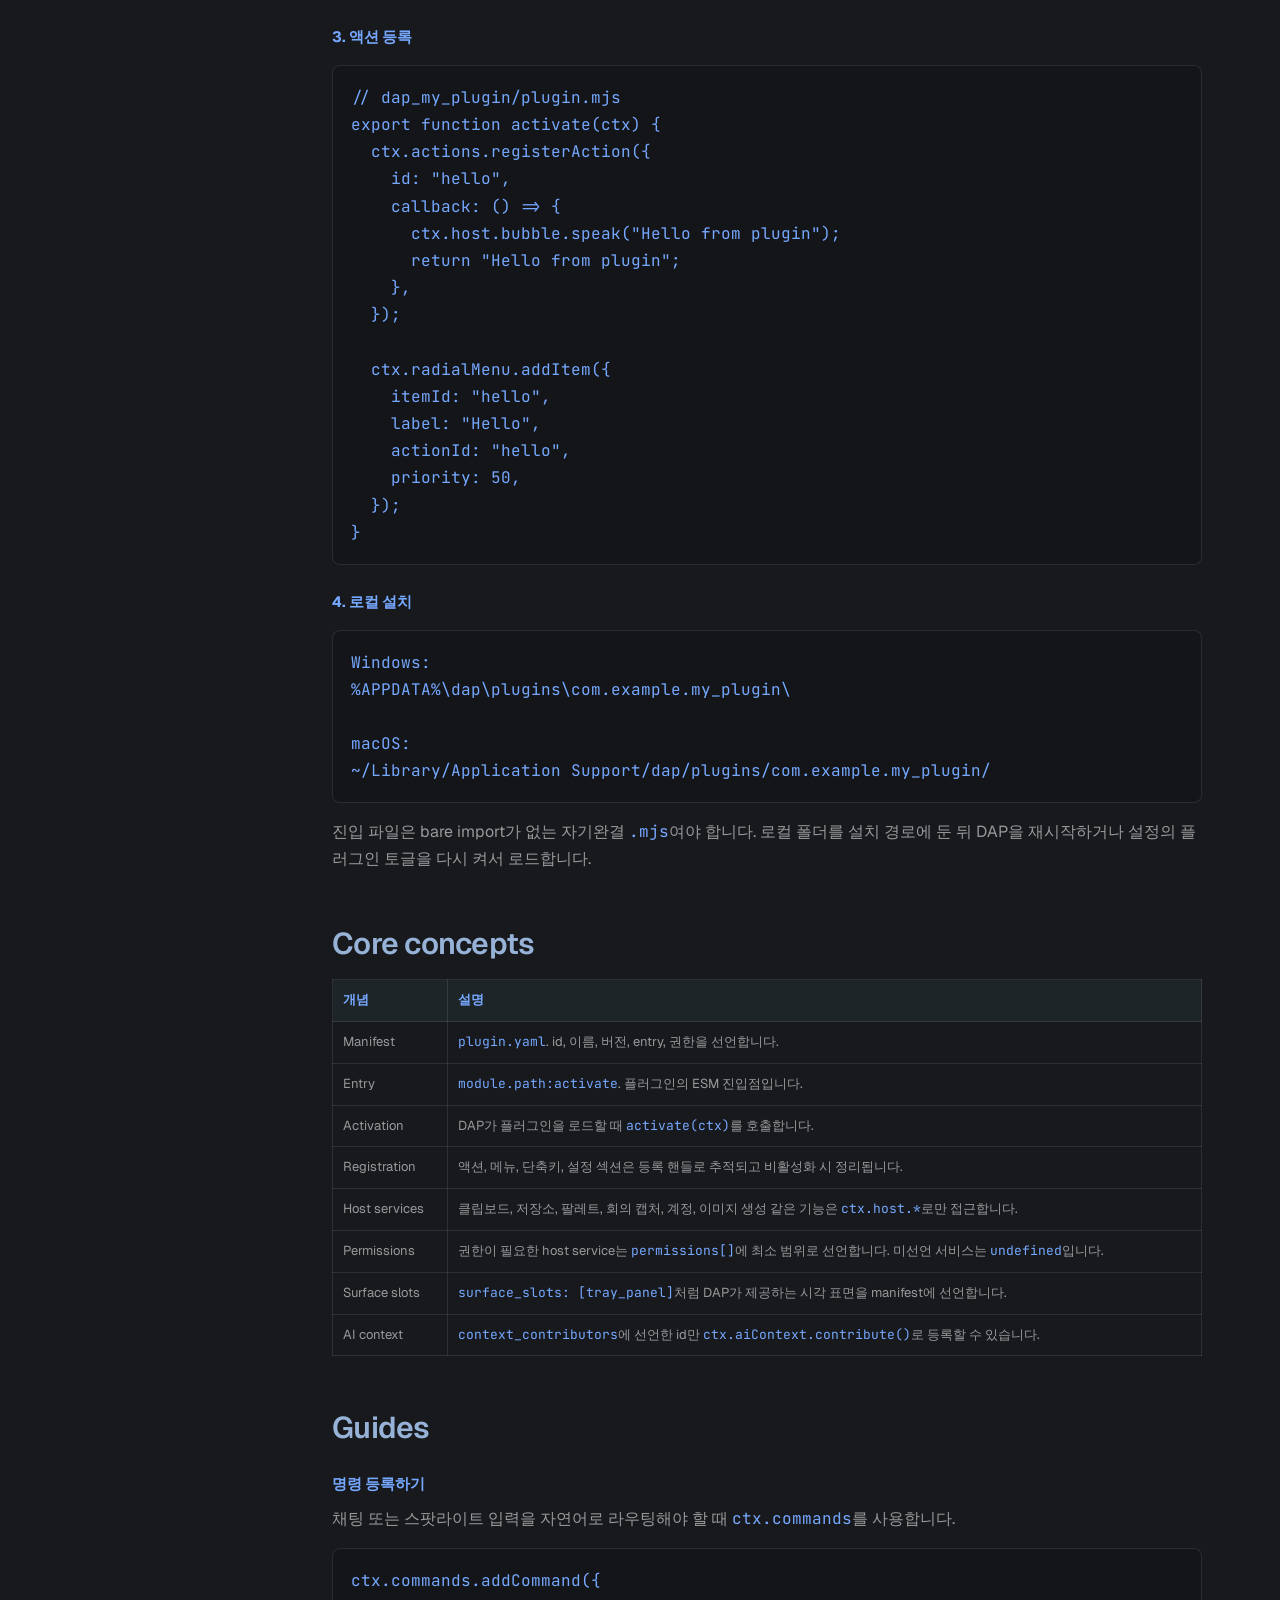
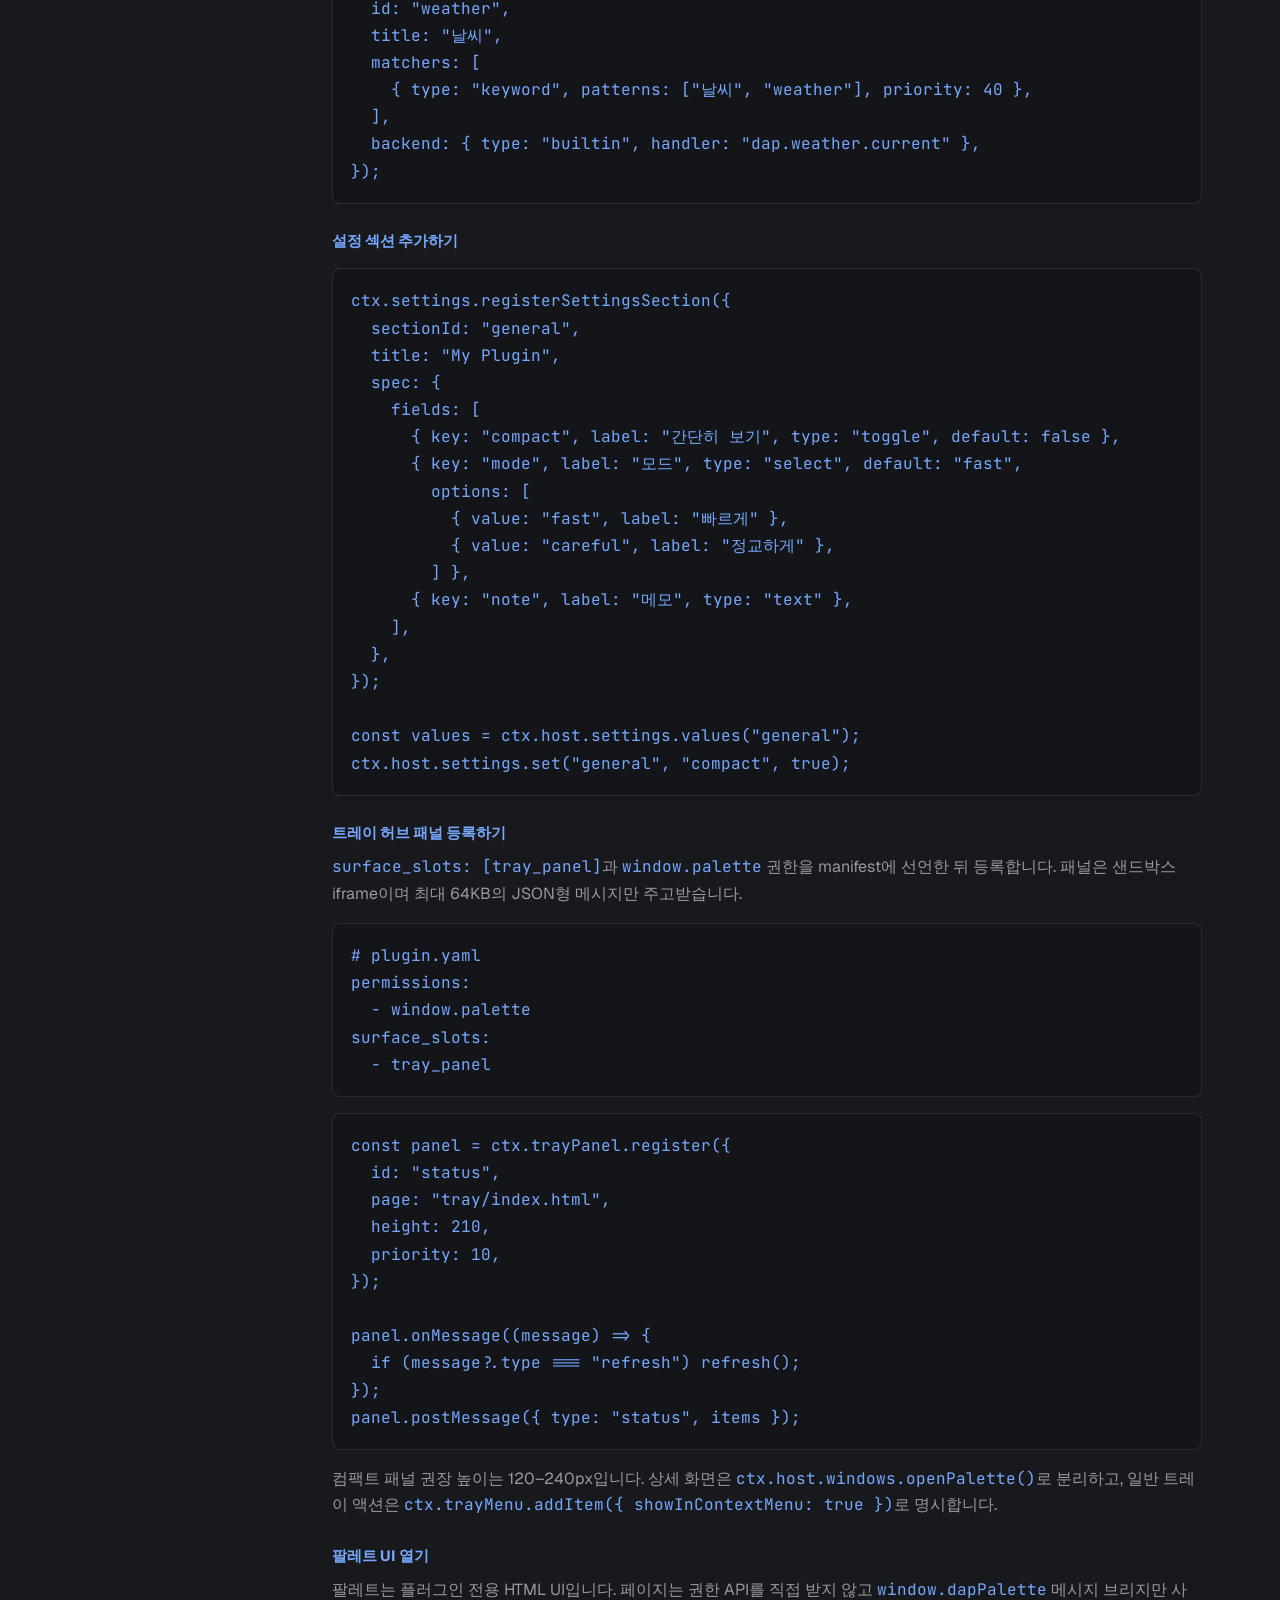
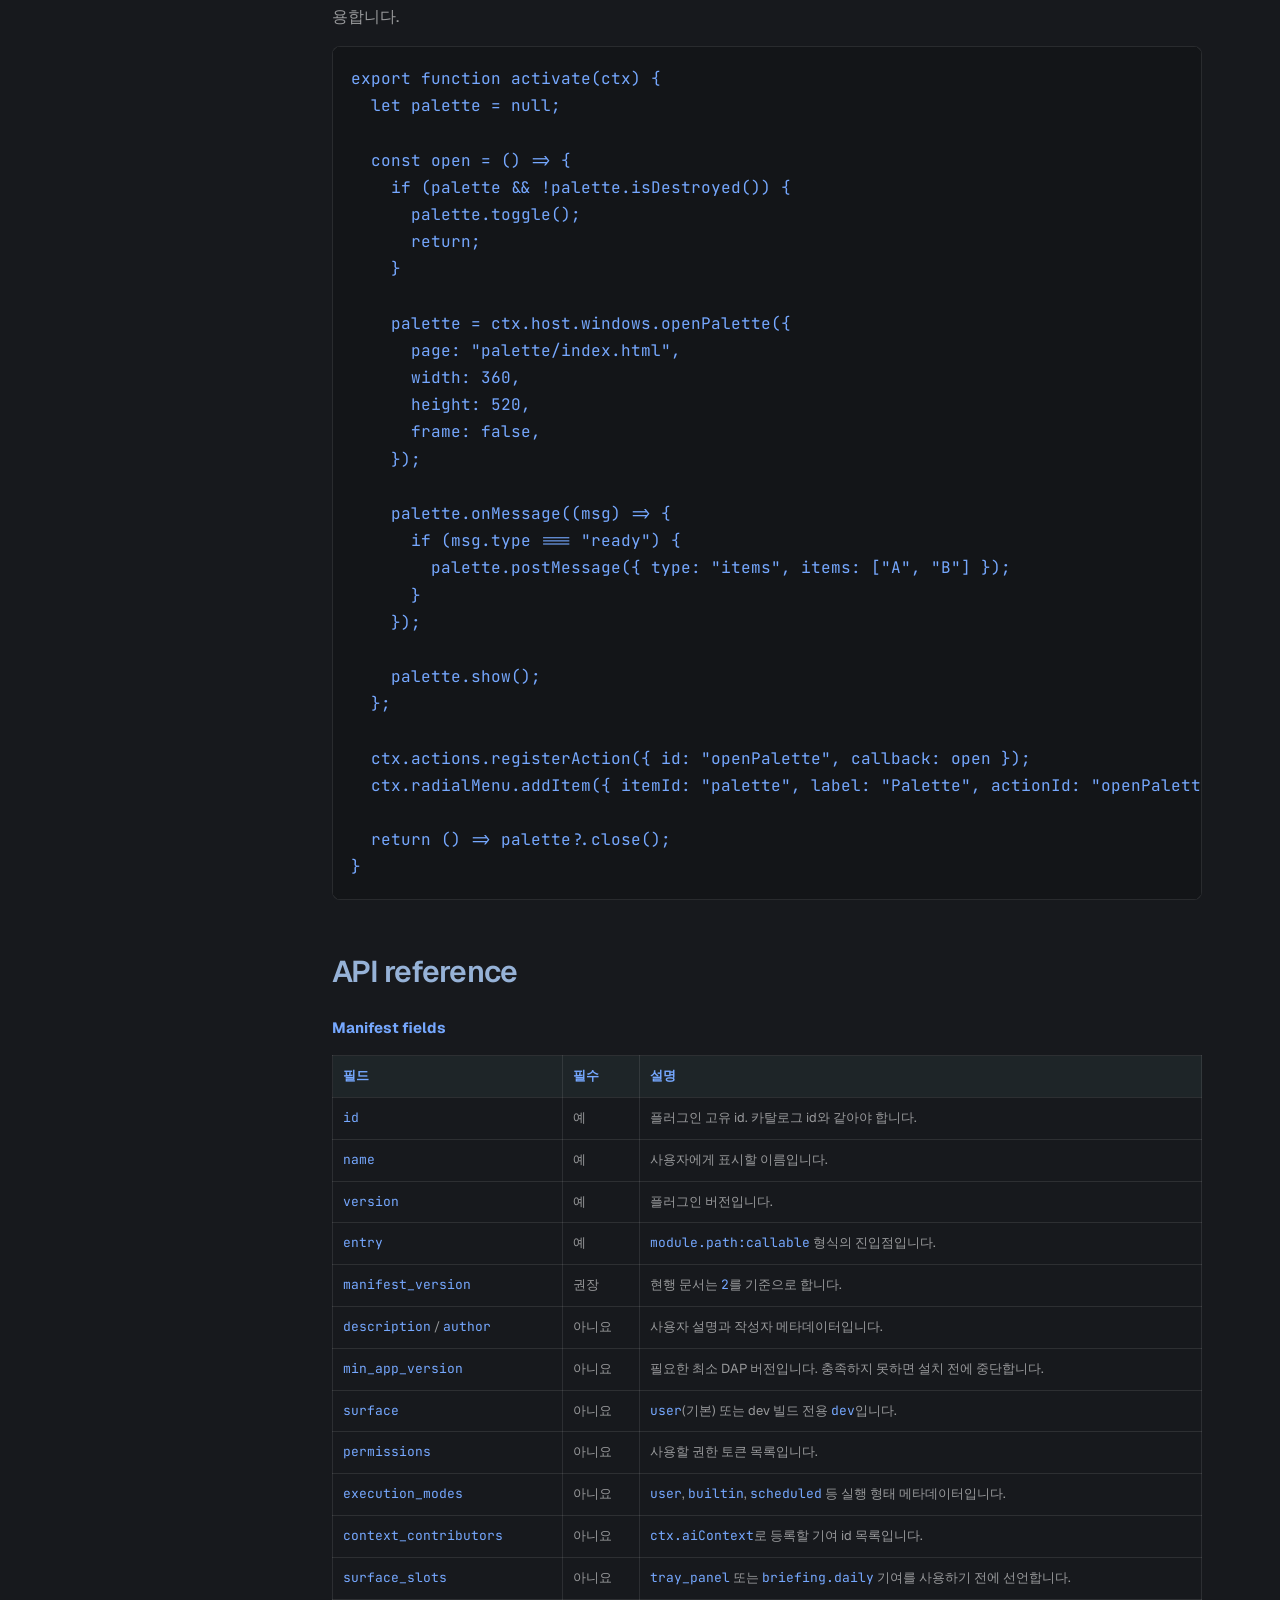
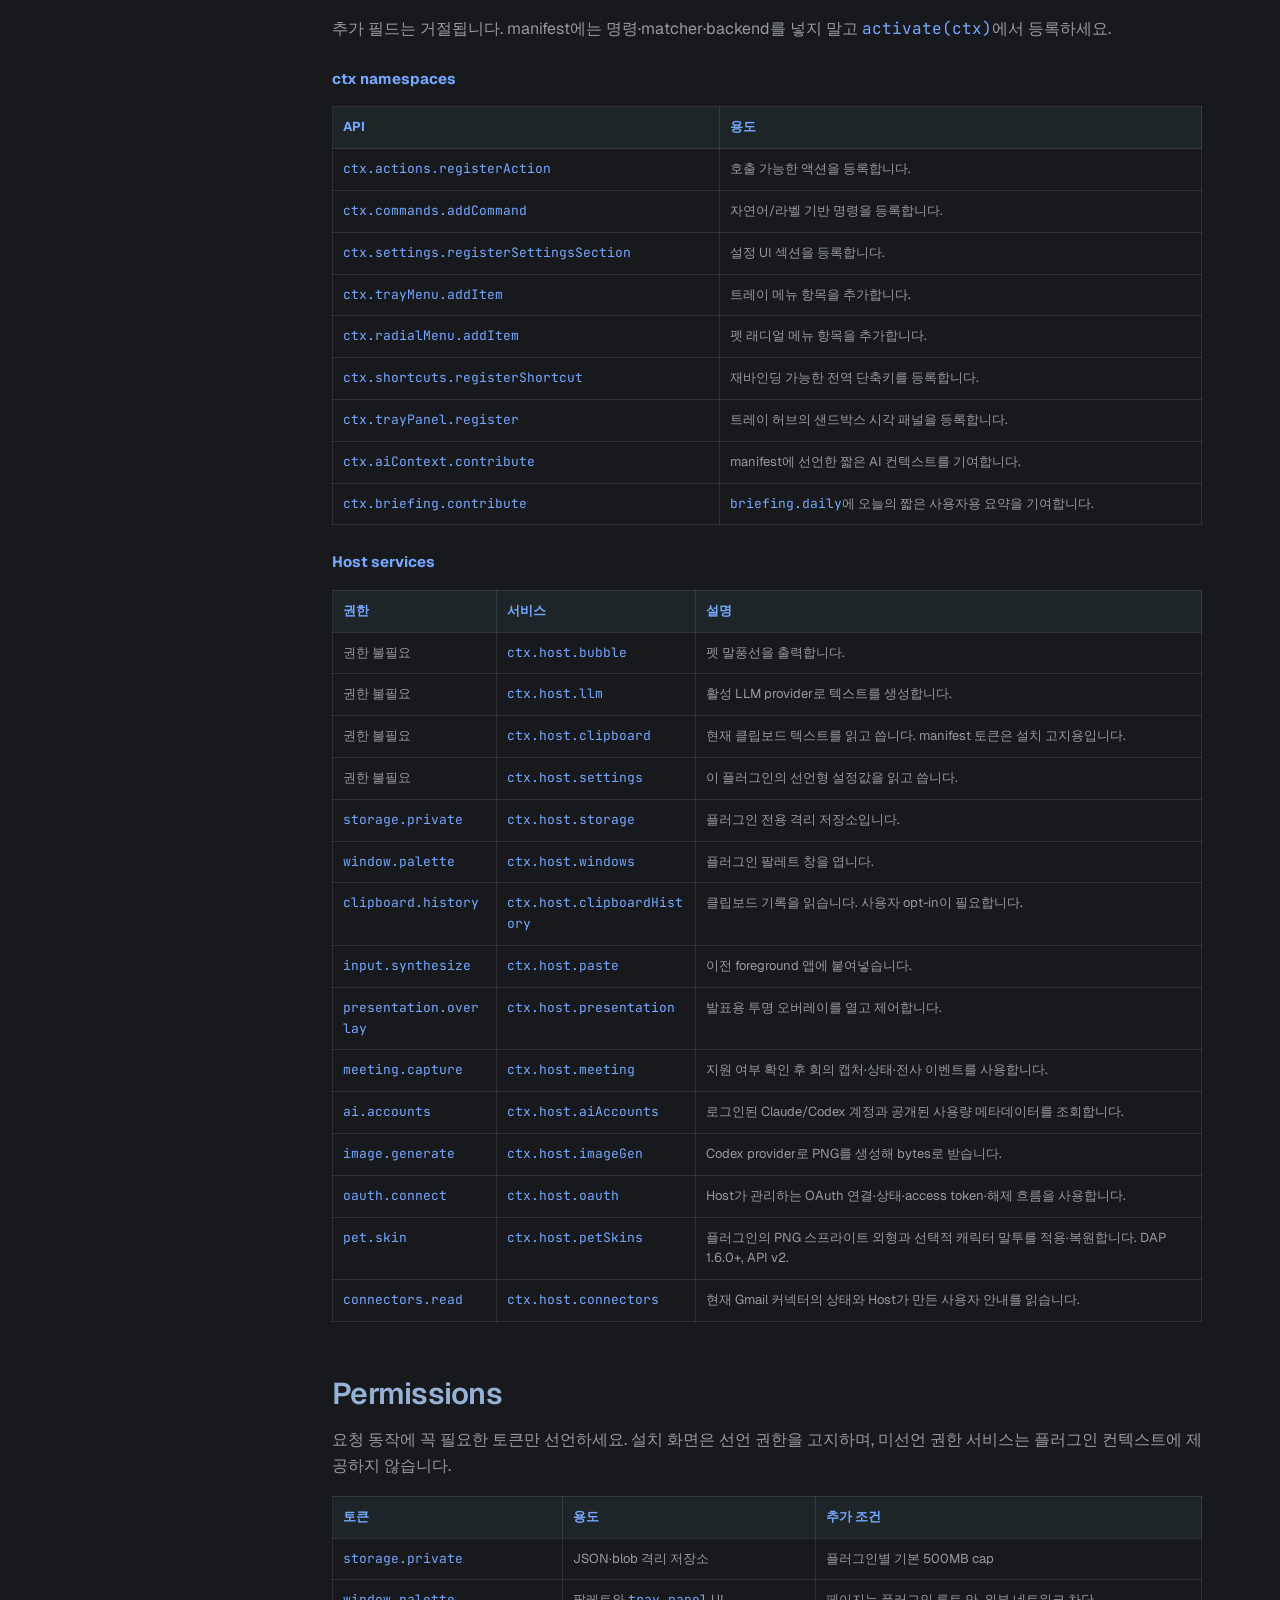
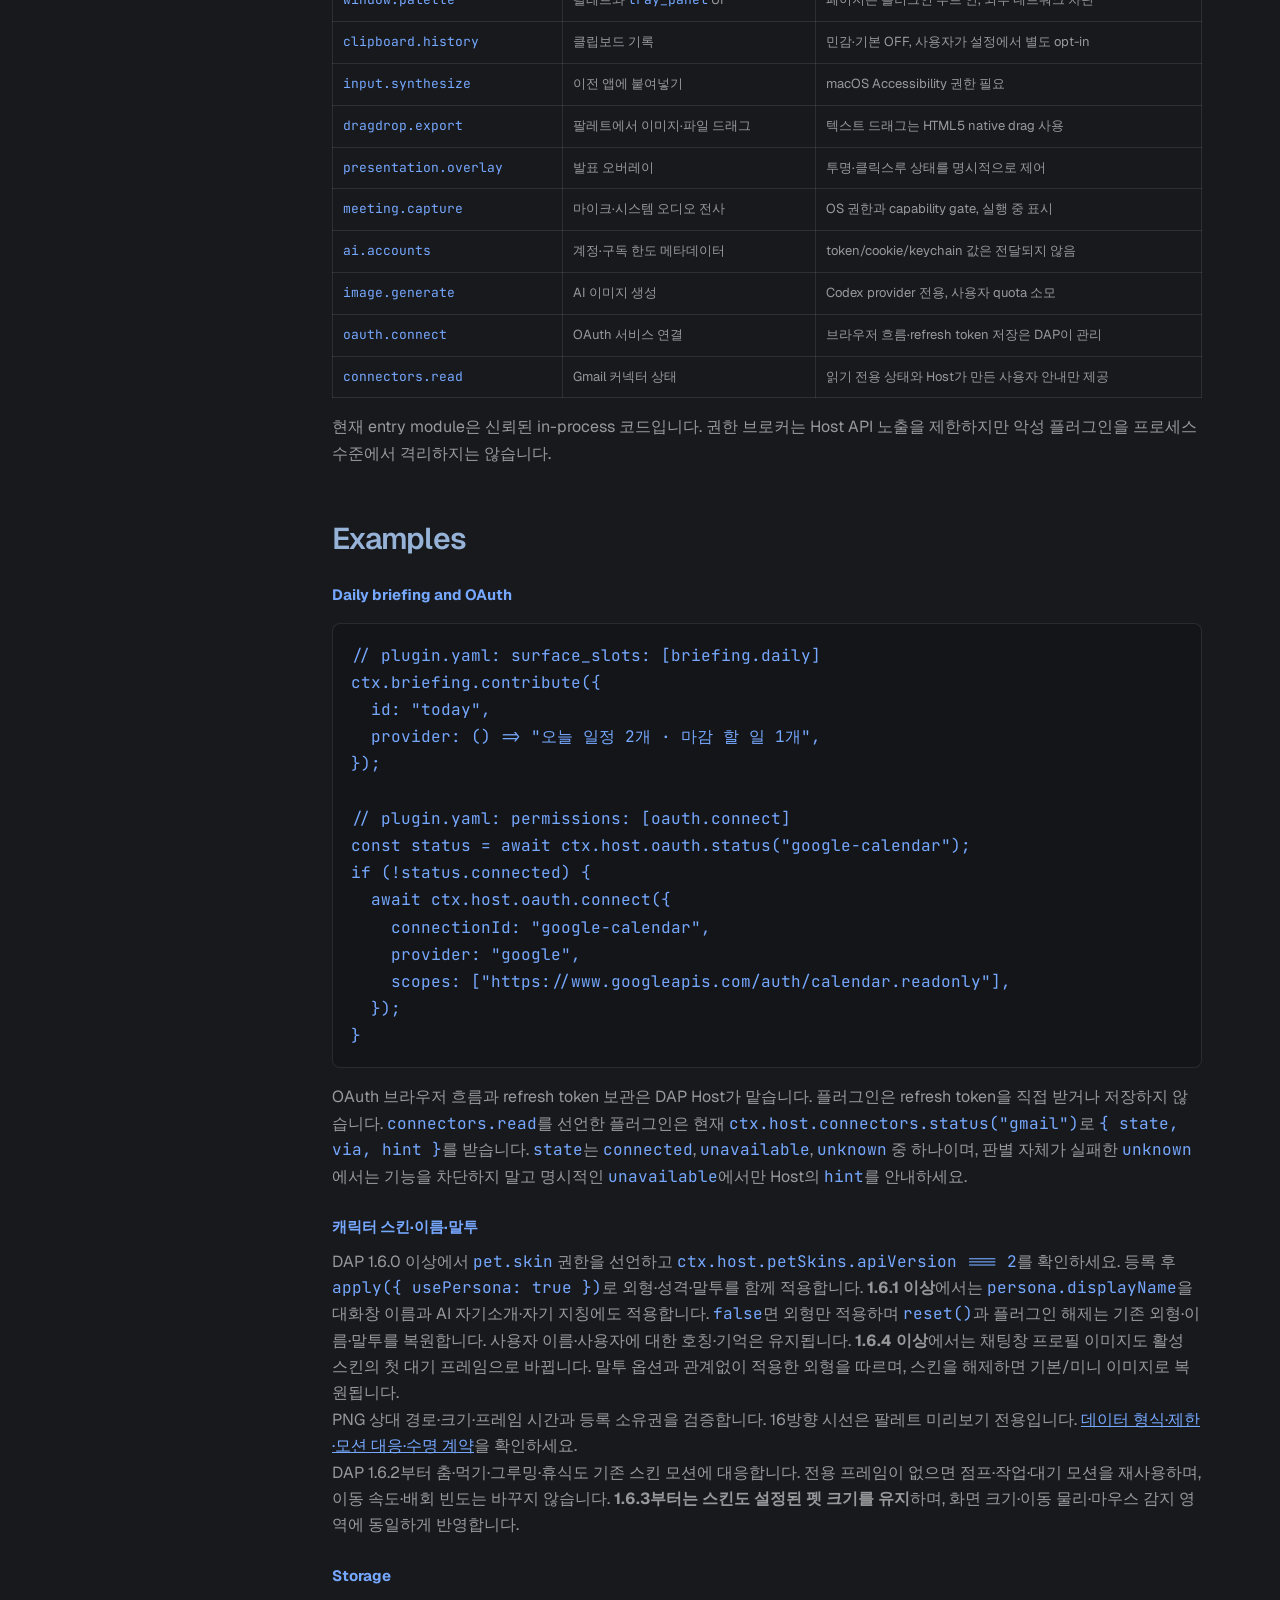
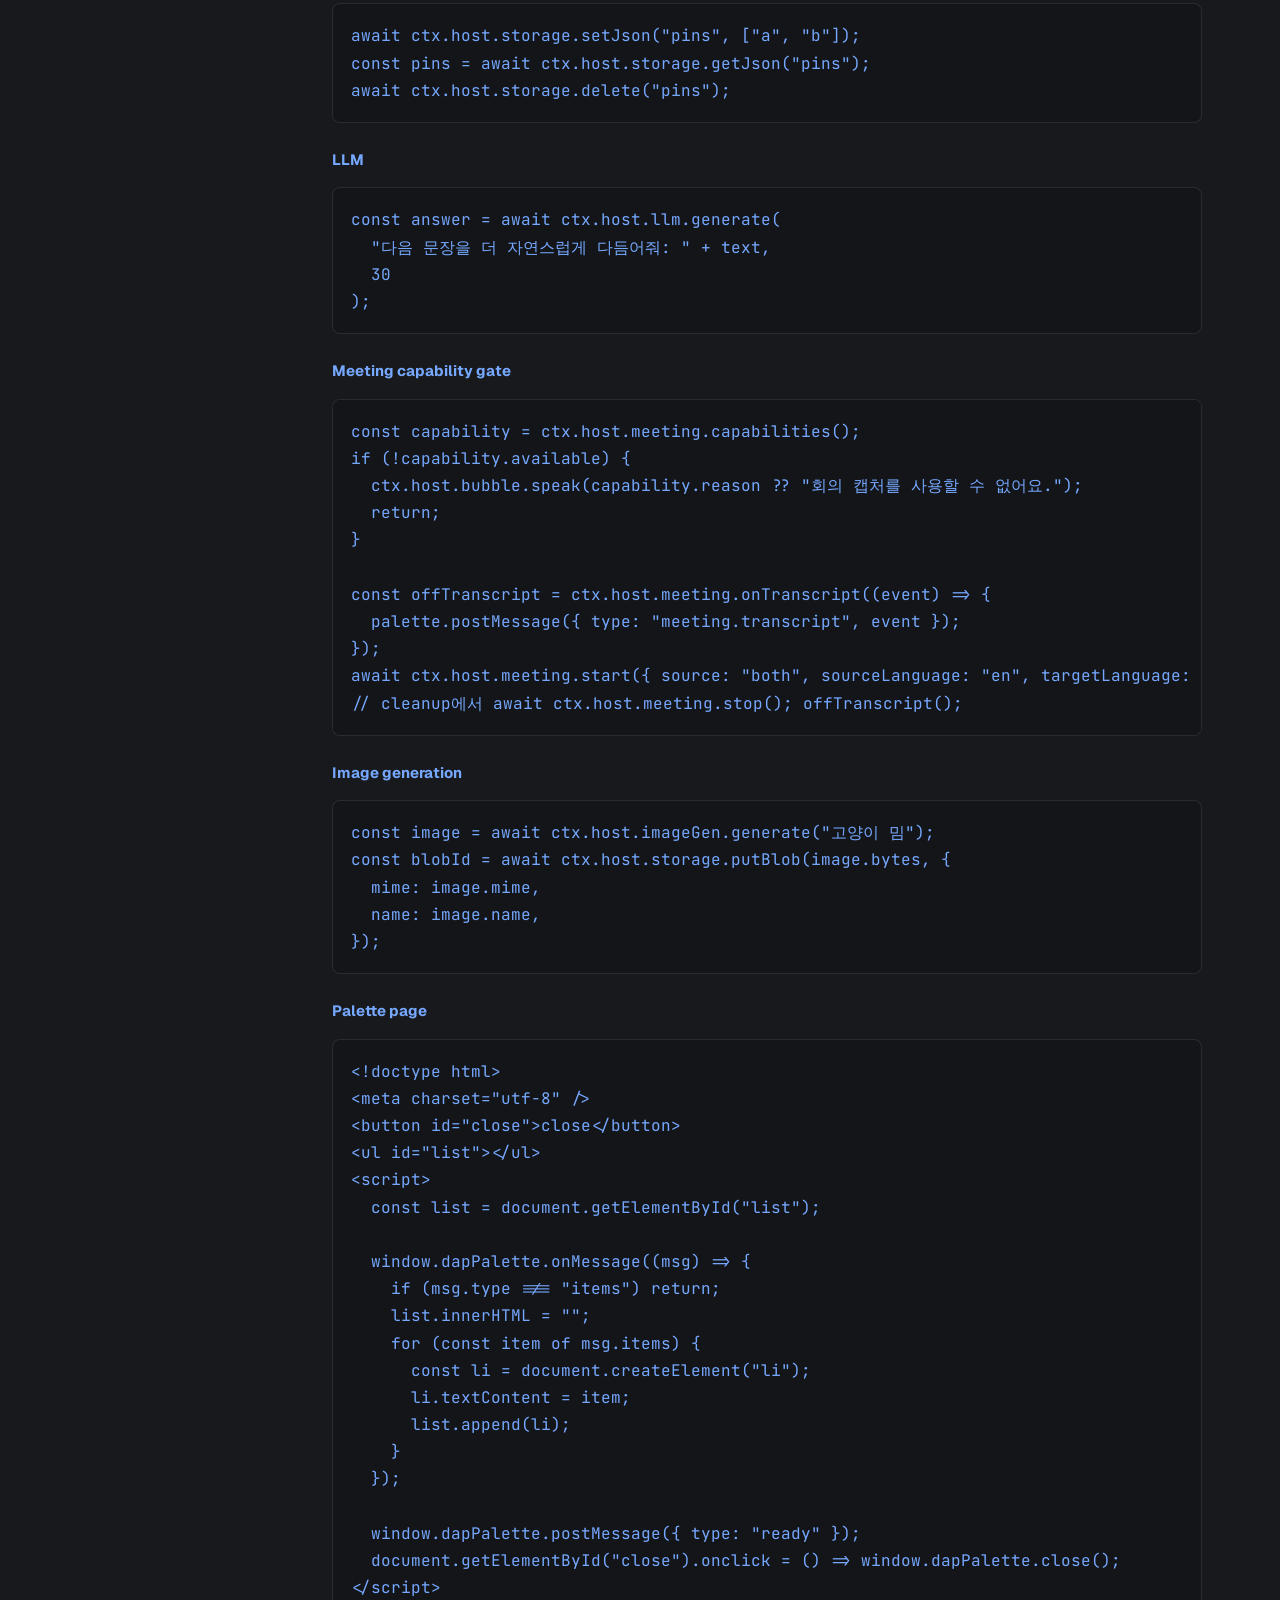
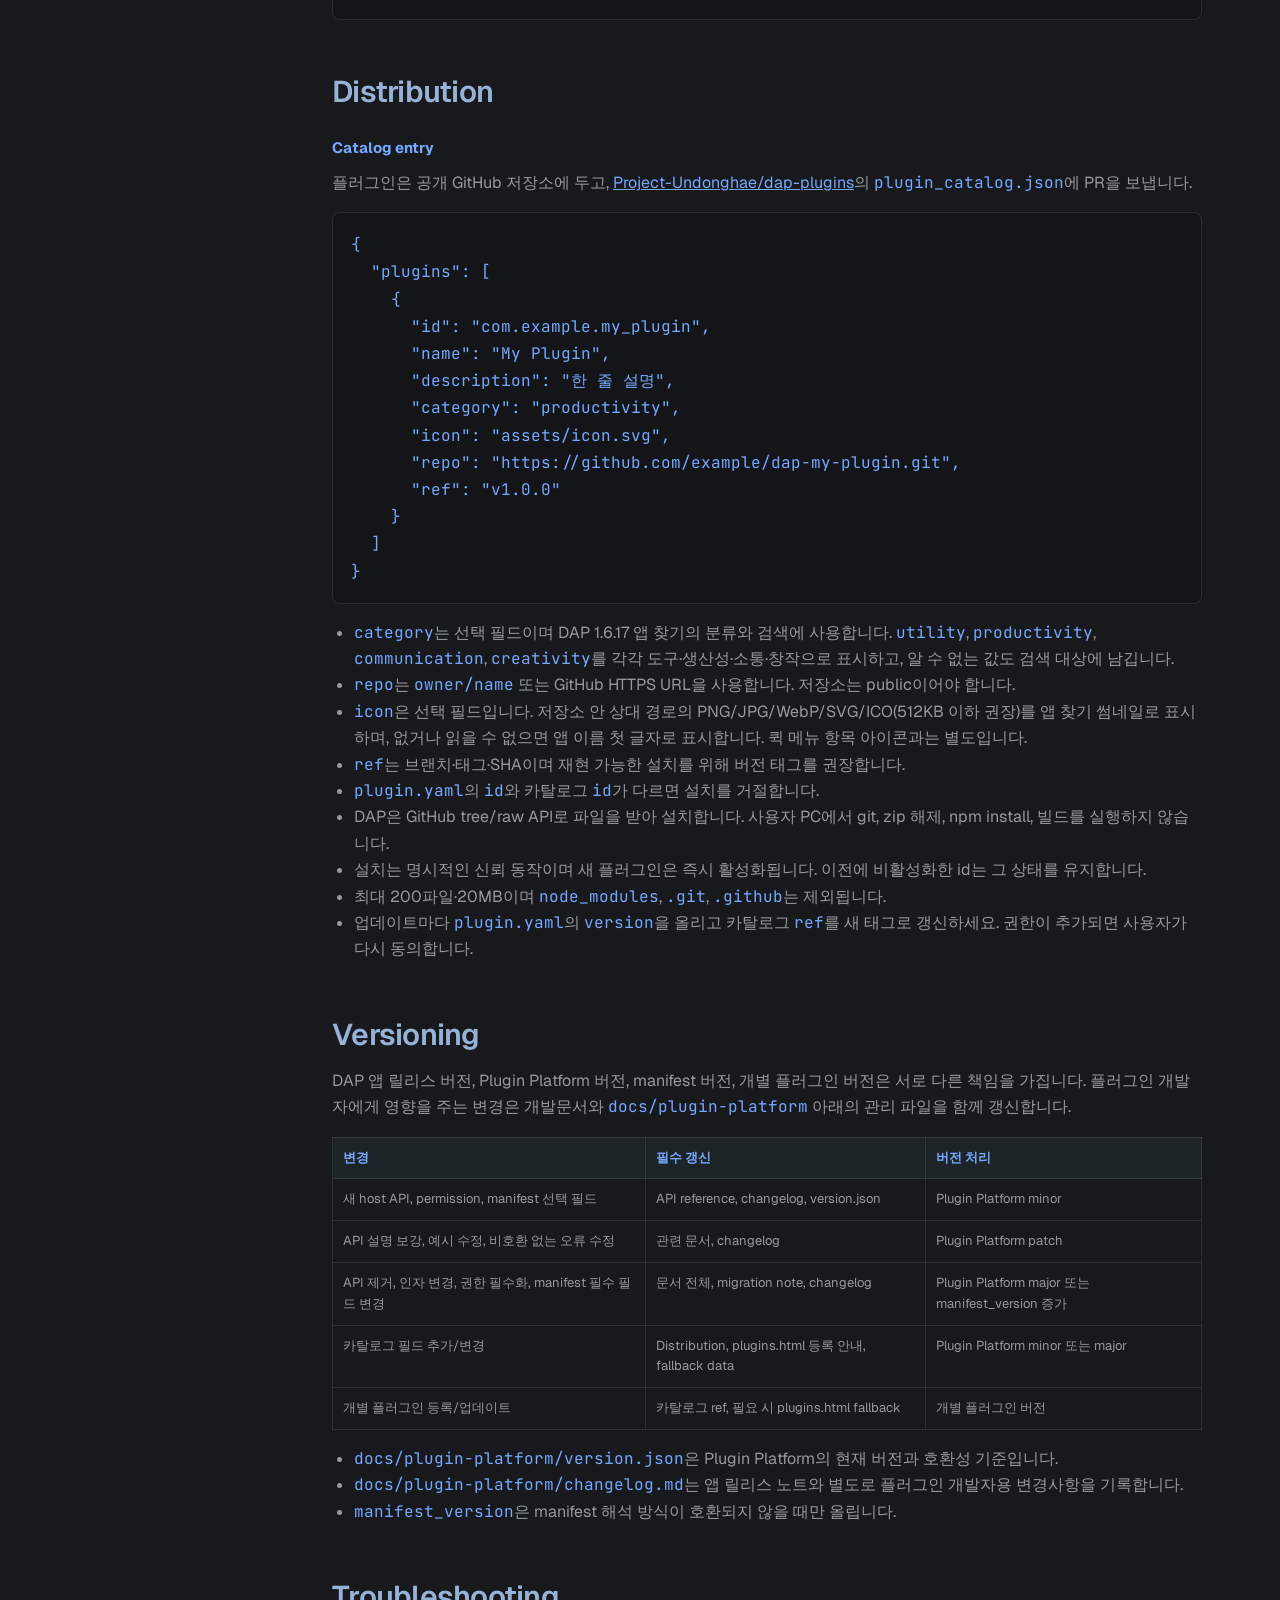
==== commit 751c8bde: "feat: align landing with DAP v1.7.1 preview" ====
--- a/developers.html
+++ b/developers.html
@@ -4,7 +4,7 @@
   <meta charset="UTF-8" />
   <meta name="viewport" content="width=device-width, initial-scale=1.0" />
   <title>DAP Plugin Platform Docs</title>
-  <meta name="description" content="DAP Workspace 1.6.26과 데스크톱 앱 카탈로그·App UI System v1 개발 가이드. Plugin Platform 0.4, manifest v2, palette·tray 공통 UI와 카탈로그 배포 계약." />
+  <meta name="description" content="DAP v1.7.1 개발 미리보기와 공개 Plugin Platform 0.4, manifest v2, App UI System v1 개발 가이드." />
   <meta name="theme-color" content="#17191D" />
   <link rel="icon" href="favicon.svg" type="image/svg+xml" />
   <link rel="icon" href="favicon.ico" sizes="any" />
@@ -12,8 +12,8 @@
   <link rel="icon" href="favicon-16.png" type="image/png" sizes="16x16" />
   <link rel="apple-touch-icon" href="favicon-180.png" sizes="180x180" />
   <link rel="manifest" href="site.webmanifest" />
-  <link href="https://fonts.googleapis.com/css2?family=Noto+Sans+KR:wght@400;600;700;800;900&display=swap" rel="stylesheet">
-  <link rel="stylesheet" href="styles.css?v=20261119-logo" />
+  <link href="https://fonts.googleapis.com/css2?family=Geist:wght@400;500;600;700&amp;family=JetBrains+Mono:wght@500&amp;display=swap" rel="stylesheet">
+  <link rel="stylesheet" href="styles.css?v=20261119-graphite" />
   <script>
     (() => {
       try {
@@ -36,7 +36,7 @@
     <a href="index.html">홈</a>
     <a href="developers.html" aria-current="page">Docs</a>
     <a href="plugins.html">플러그인</a>
-    <a href="index.html#download">다운로드</a>
+    <a href="index.html#waitlist">웨이팅리스트</a>
   </nav>
   <div class="site-nav-actions">
     <button id="theme-toggle" class="theme-toggle" type="button" data-next-theme="light" aria-label="라이트 모드로 전환">LIGHT</button>
@@ -104,18 +104,19 @@
     </div>
 
     <section id="development-preview">
-      <h2>v1.7.0 개발 미리보기 · 2026-11-04 확인</h2>
-      <p>공개 안정판은 <strong>v1.6.26</strong>입니다. v1.7.0은 개발 브랜치에 통합된 체크포인트이며 아직 공개 설치본이 없습니다. 이 페이지의 정식 데스크톱 플러그인 API와 아래 개발 기능을 혼용하지 않습니다.</p>
+      <h2>v1.7.1 개발 미리보기 · 2026-11-19 확인</h2>
+      <p>v1.7.1은 개발 브랜치에 통합된 다음 공개 후보이며 아직 공개 설치본이 없습니다. 사이트의 버튼은 다운로드가 아니라 웨이팅리스트로 연결됩니다. 이 페이지의 정식 데스크톱 플러그인 API와 아래 개발 기능을 혼용하지 않습니다.</p>
       <ul>
-        <li>작업창에서 Workspace와 Crew를 전환하며 실행과 입력 초안을 유지하는 흐름을 준비합니다.</li>
-        <li>현재 친구와 연결된 Claude·Codex·Antigravity 구독 모델 선택, 친구의 말투·개인 기억과 프로젝트별 업무 기록을 다룹니다.</li>
-        <li>Crew의 프로젝트·최근 목록·worktree·파일/코드·Git·터미널·협업 전달과 기존 Feyn 학습 흐름을 포함합니다.</li>
-        <li>Core 연결과 일부 협업은 미리보기입니다. 원격 SSH, 전체 Herdr 기능 동등성, 모든 제공자/OS의 실사용 검증 완료를 의미하지 않습니다.</li>
+        <li>Workspace와 Crew를 전환해도 실행·입력·프로젝트 작업 기록을 유지합니다.</li>
+        <li>Claude·Codex·Antigravity 제공자별 여러 계정을 등록하고 Workspace/Crew에 선택한 계정을 고정합니다.</li>
+        <li>Crew는 메인 오케스트레이터, 프로젝트·worktree·파일·Git·터미널·CLI 모델을 한 작업 흐름으로 연결합니다.</li>
+        <li>Document Workspace에서 Markdown, DOCX, HWPX, XLSX, PPTX, HTML/CSS/JS와 인앱 브라우저를 대화 옆에 둡니다.</li>
+        <li>완료 알림에서 관련 세션을 다시 열며, 방해 금지·이전 실행·오프라인 이후의 알림도 복원합니다.</li>
       </ul>
-      <p>원본 화면 복구·입력 보호 관련 개발 실험이 모두 공개 설치본에 포함됐다고 해석하지 마세요. 공개 버전·배포 산출물과 검증 범위가 확인되기 전에는 정식 API나 다운로드로 안내하지 않습니다.</p>
+      <p>네이티브 Workspace와 Office 미리보기 일부는 준비 중입니다. 공개 버전·배포 산출물과 검증 범위가 확인되기 전에는 정식 API나 다운로드로 안내하지 않습니다.</p>
       <h3>플랫폼 지원 변경</h3>
-      <p>새 설치 파일은 <strong>Windows와 macOS Apple Silicon</strong>을 대상으로 합니다. macOS Intel(x64)의 마지막 릴리스는 v1.6.26이며, v1.7.0부터 Intel 패키지를 제공하지 않습니다. 사이트의 활성 다운로드·최신 체크섬에서도 Intel 항목을 제거했습니다. 이전 릴리스 기록은 보존합니다.</p>
-      <p>확인 근거: 본체 개발 커밋 <code>9b4d72b941</code>의 패키징 설정과 v1.7.0 릴리스 검증 기록. <a href="docs/plugin-platform/development-preview.md">개발 상태와 지원 정책</a>에서 정식/개발 범위를 확인하세요.</p>
+      <p>다음 공개 빌드는 <strong>macOS Apple Silicon</strong>부터 준비합니다. Windows 후속 공개 일정은 아직 확정되지 않았고, macOS Intel(x64)의 마지막 공개 릴리스는 v1.6.26입니다. 이전 릴리스 기록은 보존합니다.</p>
+      <p>확인 근거: 본체 개발 브랜치 <code>0ef24cb</code>와 v1.7.1 패키지 설정. <a href="docs/plugin-platform/development-preview.md">개발 상태와 지원 정책</a>에서 정식/개발 범위를 확인하세요.</p>
     </section>
 
     <section id="workspace">
@@ -586,6 +587,7 @@
     </section>
 
     <section id="changelog">
+      <p><strong>2026-11-19</strong>: v1.7.1 개발 미리보기에 여러 AI 계정, Document Workspace, Crew 프로젝트 터미널·메인 오케스트레이터와 세션 복원 알림을 반영했습니다. 아직 공개 설치본이 없으므로 사이트 동선은 웨이팅리스트로 안내합니다.</p>
       <p><strong>2026-11-04</strong>: 공개 DAP Workspace 1.6.25/1.6.26의 세션·도구·CLI 연결과 시작/재시도 안내를 추가했습니다. 카탈로그 icon 필드와 Chiikawa Friends 2.8.0의 외부 자산 없는 모션 구성을 반영했습니다. 데스크톱 Plugin Platform 0.4 / manifest v2는 유지합니다.</p>
       <p><strong>2026-10-21</strong>: DAP 1.6.17의 앱 찾기·검색·카테고리·설치 전 권한 확인과 1.6.15의 App UI System v1·앱 보관함을 반영했습니다. <a href="docs/plugin-platform/app-ui.md">공통 앱 UI 가이드</a>를 추가했으며 Plugin Platform 0.4 / manifest v2는 유지합니다.</p>
       <h2>Changelog</h2>
--- a/styles.css
+++ b/styles.css
@@ -1,35 +1,38 @@
 :root {
   color-scheme: dark;
-  --bg: #0a0f12;
-  --surface: #12191d;
-  --border: #2a373a;
-  --accent: #67e8c8;
-  --accent2: #8bd3dd;
-  --accent3: #d8b76a;
-  --text: #f3f7f5;
-  --muted: #859393;
-  --soft: #b8c7c5;
+  --bg: #17191d;
+  --surface: #25272b;
+  --surface-2: #131518;
+  --sidebar: #101114;
+  --border: rgba(255, 255, 255, 0.094);
+  --border-strong: rgba(255, 255, 255, 0.141);
+  --accent: #96b2d7;
+  --accent2: #76a8ff;
+  --accent3: #98999b;
+  --text: #eeeeef;
+  --muted: #838486;
+  --soft: #98999b;
   --cat-size: clamp(104px, 15.5vw, 190px);
-  --surface-glass: rgba(18, 25, 29, 0.7);
-  --panel: rgba(16, 24, 27, 0.86);
-  --glass-blur: blur(16px);
-  --glow-accent: 0 16px 42px rgba(103, 232, 200, 0.08);
-  --glow-accent2: 0 16px 42px rgba(139, 211, 221, 0.08);
+  --surface-glass: #25272b;
+  --panel: #25272b;
+  --glass-blur: none;
+  --glow-accent: none;
+  --glow-accent2: none;
   --pixel-border: 1px solid;
-  --shadow: 0 18px 48px rgba(0, 0, 0, 0.22);
-  --body-wash-1: rgba(103, 232, 200, 0.08);
-  --body-wash-2: rgba(216, 183, 106, 0.045);
+  --shadow: 0 1px 2px rgba(0, 0, 0, 0.4);
+  --body-wash-1: transparent;
+  --body-wash-2: transparent;
   --star-color: #c7d6d2;
   --star-opacity: 0.38;
-  --nav-bg: rgba(10, 15, 18, 0.9);
-  --panel-gradient: linear-gradient(180deg, rgba(18, 27, 30, 0.92), rgba(13, 20, 23, 0.84));
-  --panel-muted: rgba(18, 25, 29, 0.76);
-  --input-bg: rgba(18, 25, 29, 0.92);
-  --code-bg: rgba(5, 8, 9, 0.7);
-  --hero-brand-overlay: rgba(23, 25, 29, 0.62);
-  --button-hover-bg: rgba(20, 34, 37, 0.9);
-  --button-hover-bg-strong: rgba(18, 36, 32, 0.9);
-  --button-hover-bg-warm: rgba(36, 31, 21, 0.86);
+  --nav-bg: #101114;
+  --panel-gradient: #25272b;
+  --panel-muted: #2c2e31;
+  --input-bg: #17191d;
+  --code-bg: #131518;
+  --hero-brand-overlay: rgba(23, 25, 29, 0.74);
+  --button-hover-bg: #2c2e31;
+  --button-hover-bg-strong: #34363a;
+  --button-hover-bg-warm: #2c2e31;
   --brand-graphite: #17191d;
   --brand-white: #eeeeef;
   --brand-black: #1b1b1e;
@@ -39,33 +42,36 @@
 
 html[data-theme="light"] {
   color-scheme: light;
-  --bg: #f5f8f7;
+  --bg: #ffffff;
   --surface: #ffffff;
-  --border: #d7e2e0;
-  --accent: #127c68;
-  --accent2: #246f7d;
-  --accent3: #9b6b18;
-  --text: #1b2a2d;
-  --muted: #758385;
-  --soft: #4e6265;
-  --surface-glass: rgba(255, 255, 255, 0.74);
-  --panel: rgba(255, 255, 255, 0.86);
-  --glow-accent: 0 16px 42px rgba(18, 124, 104, 0.08);
-  --glow-accent2: 0 16px 42px rgba(36, 111, 125, 0.08);
-  --shadow: 0 18px 48px rgba(29, 54, 58, 0.14);
-  --body-wash-1: rgba(18, 124, 104, 0.12);
-  --body-wash-2: rgba(155, 107, 24, 0.08);
+  --surface-2: #fafaf9;
+  --sidebar: #f1f1ee;
+  --border: rgba(27, 27, 30, 0.11);
+  --border-strong: rgba(27, 27, 30, 0.18);
+  --accent: #1f62d0;
+  --accent2: #2f6fe4;
+  --accent3: #69696b;
+  --text: #1b1b1e;
+  --muted: #767678;
+  --soft: #69696b;
+  --surface-glass: #ffffff;
+  --panel: #ffffff;
+  --glow-accent: none;
+  --glow-accent2: none;
+  --shadow: 0 1px 2px rgba(27, 27, 30, 0.1);
+  --body-wash-1: transparent;
+  --body-wash-2: transparent;
   --star-color: #7f9694;
   --star-opacity: 0.22;
-  --nav-bg: rgba(255, 255, 255, 0.88);
-  --panel-gradient: linear-gradient(180deg, rgba(255, 255, 255, 0.96), rgba(240, 247, 246, 0.9));
-  --panel-muted: rgba(255, 255, 255, 0.74);
-  --input-bg: rgba(255, 255, 255, 0.94);
-  --code-bg: rgba(239, 246, 245, 0.88);
+  --nav-bg: #f1f1ee;
+  --panel-gradient: #ffffff;
+  --panel-muted: #f1f1ee;
+  --input-bg: #ffffff;
+  --code-bg: #fafaf9;
   --hero-brand-overlay: rgba(238, 238, 239, 0.72);
-  --button-hover-bg: rgba(231, 243, 244, 0.96);
-  --button-hover-bg-strong: rgba(229, 243, 239, 0.96);
-  --button-hover-bg-warm: rgba(246, 238, 220, 0.96);
+  --button-hover-bg: #f1f1ee;
+  --button-hover-bg-strong: #e7e7e3;
+  --button-hover-bg-warm: #f1f1ee;
 }
 
 * { box-sizing: border-box; margin: 0; padding: 0; }
@@ -76,7 +82,9 @@
     radial-gradient(ellipse 54% 40% at 18% 78%, var(--body-wash-2) 0%, transparent 52%),
     var(--bg);
   color: var(--text);
-  font-family: 'Noto Sans KR', sans-serif;
+  font-family: 'Geist', -apple-system, BlinkMacSystemFont, 'Segoe UI', 'Malgun Gothic', 'Apple SD Gothic Neo', sans-serif;
+  font-size: 16px;
+  line-height: 1.6;
   overflow-x: hidden;
 }
 img { image-rendering: auto; }
@@ -2365,3 +2373,296 @@
     animation: none !important;
   }
 }
+
+/* ── DAP APP GRAPHITE ALIGNMENT ── */
+body {
+  background: var(--bg);
+}
+
+a { color: var(--accent2); }
+
+:focus-visible {
+  outline: 2px solid var(--accent2) !important;
+  outline-offset: 3px;
+}
+
+#stars { opacity: 0.12; }
+.section-cat { filter: none; opacity: 0.82; }
+
+.site-nav {
+  min-height: 56px;
+  padding: 8px 24px;
+  border-bottom-color: var(--border);
+  background: var(--nav-bg);
+  backdrop-filter: none;
+  box-shadow: none;
+}
+.site-nav nav a,
+.lang button,
+.theme-toggle,
+.site-nav-menu {
+  border-color: transparent;
+  border-radius: 7px;
+  background: transparent;
+  box-shadow: none;
+  color: var(--soft);
+  font-family: inherit;
+  font-size: 14px;
+  font-weight: 500;
+}
+.site-nav nav a:hover,
+.site-nav nav a:focus-visible,
+.site-nav nav a[aria-current="page"],
+.lang button:hover,
+.theme-toggle:hover {
+  border-color: var(--border);
+  background: var(--panel-muted);
+  color: var(--text);
+}
+
+#hero-fullscreen { background: var(--surface-2); }
+.hero-overlay { background: var(--hero-brand-overlay); }
+.hero-overlay-inner { text-shadow: none; }
+.hero-eyebrow,
+.section-label,
+.docs-eyebrow {
+  color: var(--muted);
+  font-family: 'JetBrains Mono', monospace;
+  font-size: 13px;
+  font-weight: 500;
+  letter-spacing: 0;
+  text-transform: none;
+}
+.hero-tagline-text { color: var(--soft); }
+
+.btn,
+.plugin-card-action,
+.marketplace-filters button {
+  min-height: 40px;
+  border: 1px solid var(--border-strong);
+  border-radius: 8px;
+  background: var(--surface);
+  box-shadow: none;
+  color: var(--text);
+  font-size: 15px;
+  font-weight: 600;
+}
+.btn-w {
+  border-color: var(--text);
+  background: var(--text);
+  color: var(--bg);
+}
+.btn-w:hover {
+  border-color: var(--text);
+  background: var(--text);
+  color: var(--bg);
+  opacity: 0.9;
+}
+.btn:hover,
+.plugin-card-action:hover,
+.marketplace-filters button:hover,
+.marketplace-filters button:focus-visible,
+.marketplace-filters button.is-active {
+  border-color: var(--border-strong);
+  background: var(--panel-muted);
+  box-shadow: none;
+  transform: none;
+}
+
+.summary-card,
+.facts div,
+.demo-frame,
+.card,
+.resource-card,
+.step,
+.faq details,
+.docs-sidebar,
+.docs-card-grid a,
+.docs-callout,
+.doc-article,
+.marketplace-stats,
+.marketplace-submit,
+.marketplace-controls,
+.plugin-market-card,
+.service-card,
+.pet-moment,
+.mini-pet-card,
+.waitlist-panel {
+  border: 1px solid var(--border);
+  border-radius: 10px;
+  background: var(--surface);
+  box-shadow: var(--shadow);
+}
+.card::before,
+.service-card::before,
+.plugin-market-card::before,
+.demo-frame::before {
+  background: var(--sidebar);
+}
+.card:hover,
+.resource-card:hover,
+.docs-card-grid a:hover,
+.plugin-market-card:hover,
+.service-card:hover {
+  border-color: var(--border-strong);
+  box-shadow: var(--shadow);
+  transform: none;
+}
+.card-icon,
+.resource-card > span,
+.plugin-status,
+.plugin-meta span,
+.service-card span {
+  border-color: var(--border-strong);
+  border-radius: 6px;
+  background: var(--panel-muted);
+  color: var(--soft);
+  font-family: 'JetBrains Mono', monospace;
+  letter-spacing: 0;
+}
+.summary h2,
+.demo h2,
+.release-preview h2,
+.pet-moments h2,
+.mini-pets h2,
+.resource-hub h2,
+.how h2,
+.faq h2,
+.docs-content h1,
+.docs-content h2,
+.marketplace-main h1 {
+  font-weight: 600;
+  letter-spacing: -0.025em;
+}
+.card h3,
+.resource-card strong,
+.step strong,
+.docs-card-grid strong {
+  color: var(--text);
+  font-weight: 600;
+}
+.card p,
+.resource-card p,
+.step p,
+.faq p,
+.docs-content p,
+.docs-content li,
+.plugin-market-card p,
+.service-card p {
+  color: var(--soft);
+  font-size: 16px;
+  line-height: 1.65;
+}
+
+.demo-frame {
+  padding-top: 42px;
+  overflow: hidden;
+}
+.demo-frame::before {
+  content: '';
+  position: absolute;
+  inset: 0 0 auto;
+  height: 30px;
+  border-bottom: 1px solid var(--border);
+}
+
+.mini-pet-preview,
+.mini-pet-card[data-mini-pet] .mini-pet-preview {
+  background: var(--surface-2);
+}
+
+.waitlist-panel {
+  display: grid;
+  grid-template-columns: minmax(0, 1.35fr) minmax(260px, 0.65fr);
+  gap: 32px;
+  align-items: center;
+  max-width: 1120px;
+  margin: 80px auto;
+  padding: clamp(28px, 5vw, 52px);
+}
+.waitlist-panel h2 { margin: 8px 0 12px; font-size: clamp(28px, 4vw, 46px); line-height: 1.12; }
+.waitlist-panel p { color: var(--soft); }
+.waitlist-actions { display: grid; gap: 12px; }
+.waitlist-actions .btn { width: 100%; text-align: center; }
+.waitlist-actions p { font-size: 13px; }
+
+#floor,
+.steps::before,
+.pet-moment::before {
+  background: var(--border-strong);
+}
+#cat-wrap,
+.pet-moment img { filter: drop-shadow(0 10px 18px rgba(0, 0, 0, 0.28)); }
+#bubble,
+.item {
+  border-color: var(--border-strong);
+  border-radius: 7px;
+  background: var(--surface);
+  color: var(--text);
+  backdrop-filter: none;
+  font-family: inherit;
+}
+.docs-card-grid span,
+.plugin-status,
+.plugin-meta span,
+.service-card span {
+  border-radius: 6px;
+}
+.resource-card:focus-visible,
+.docs-card-grid a:focus-visible,
+.step:hover {
+  border-color: var(--border-strong);
+  box-shadow: var(--shadow);
+  transform: none;
+}
+.docs-copy-prompt pre,
+.doc-article pre { background: var(--code-bg); }
+button,
+input,
+select,
+textarea,
+.btn,
+.card h3,
+.facts dt,
+.how h2,
+.faq h2,
+.step-num,
+footer { font-family: inherit !important; }
+.hero-eyebrow,
+.section-label,
+.docs-eyebrow,
+.card-icon,
+.resource-card > span,
+code,
+pre { font-family: 'JetBrains Mono', monospace !important; }
+
+html[data-theme="light"] .hero-overlay-inner { text-shadow: none; }
+html[data-theme="light"] .theme-toggle,
+html[data-theme="light"] .site-nav .lang button,
+html[data-theme="light"] .btn,
+html[data-theme="light"] .plugin-card-action,
+html[data-theme="light"] .marketplace-filters button,
+html[data-theme="light"] .facts div,
+html[data-theme="light"] .plugin-market-card.is-built-in {
+  border-color: var(--border);
+  background: var(--surface);
+  box-shadow: var(--shadow);
+  color: var(--text);
+}
+html[data-theme="light"] .btn-w {
+  border-color: var(--text);
+  background: var(--text);
+  color: var(--bg);
+}
+html[data-theme="light"] .site-nav nav a:hover,
+html[data-theme="light"] .site-nav nav a:focus-visible,
+html[data-theme="light"] .site-nav nav a[aria-current="page"] {
+  border-color: var(--border);
+  background: var(--panel-muted);
+  color: var(--text);
+}
+
+@media (max-width: 720px) {
+  .site-nav { padding: 8px 14px; }
+  .waitlist-panel { grid-template-columns: 1fr; margin: 56px 14px; }
+}
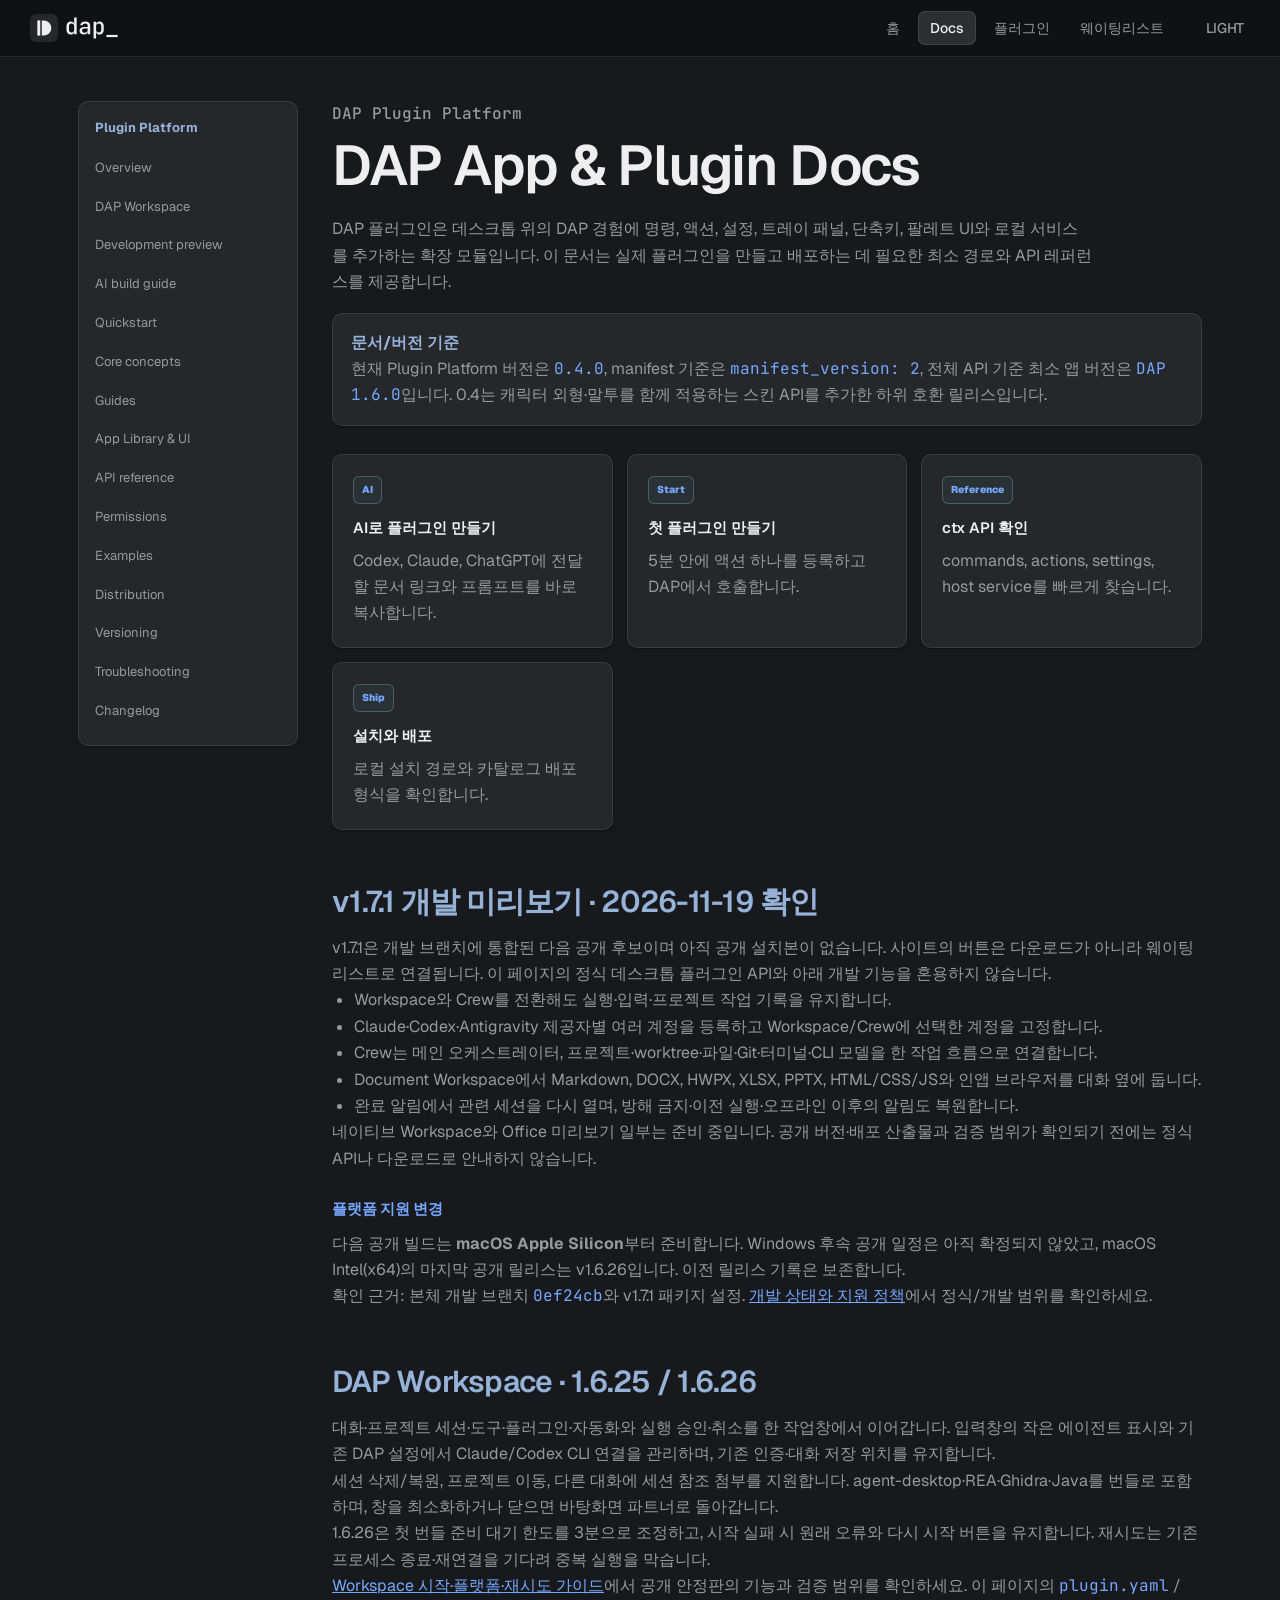
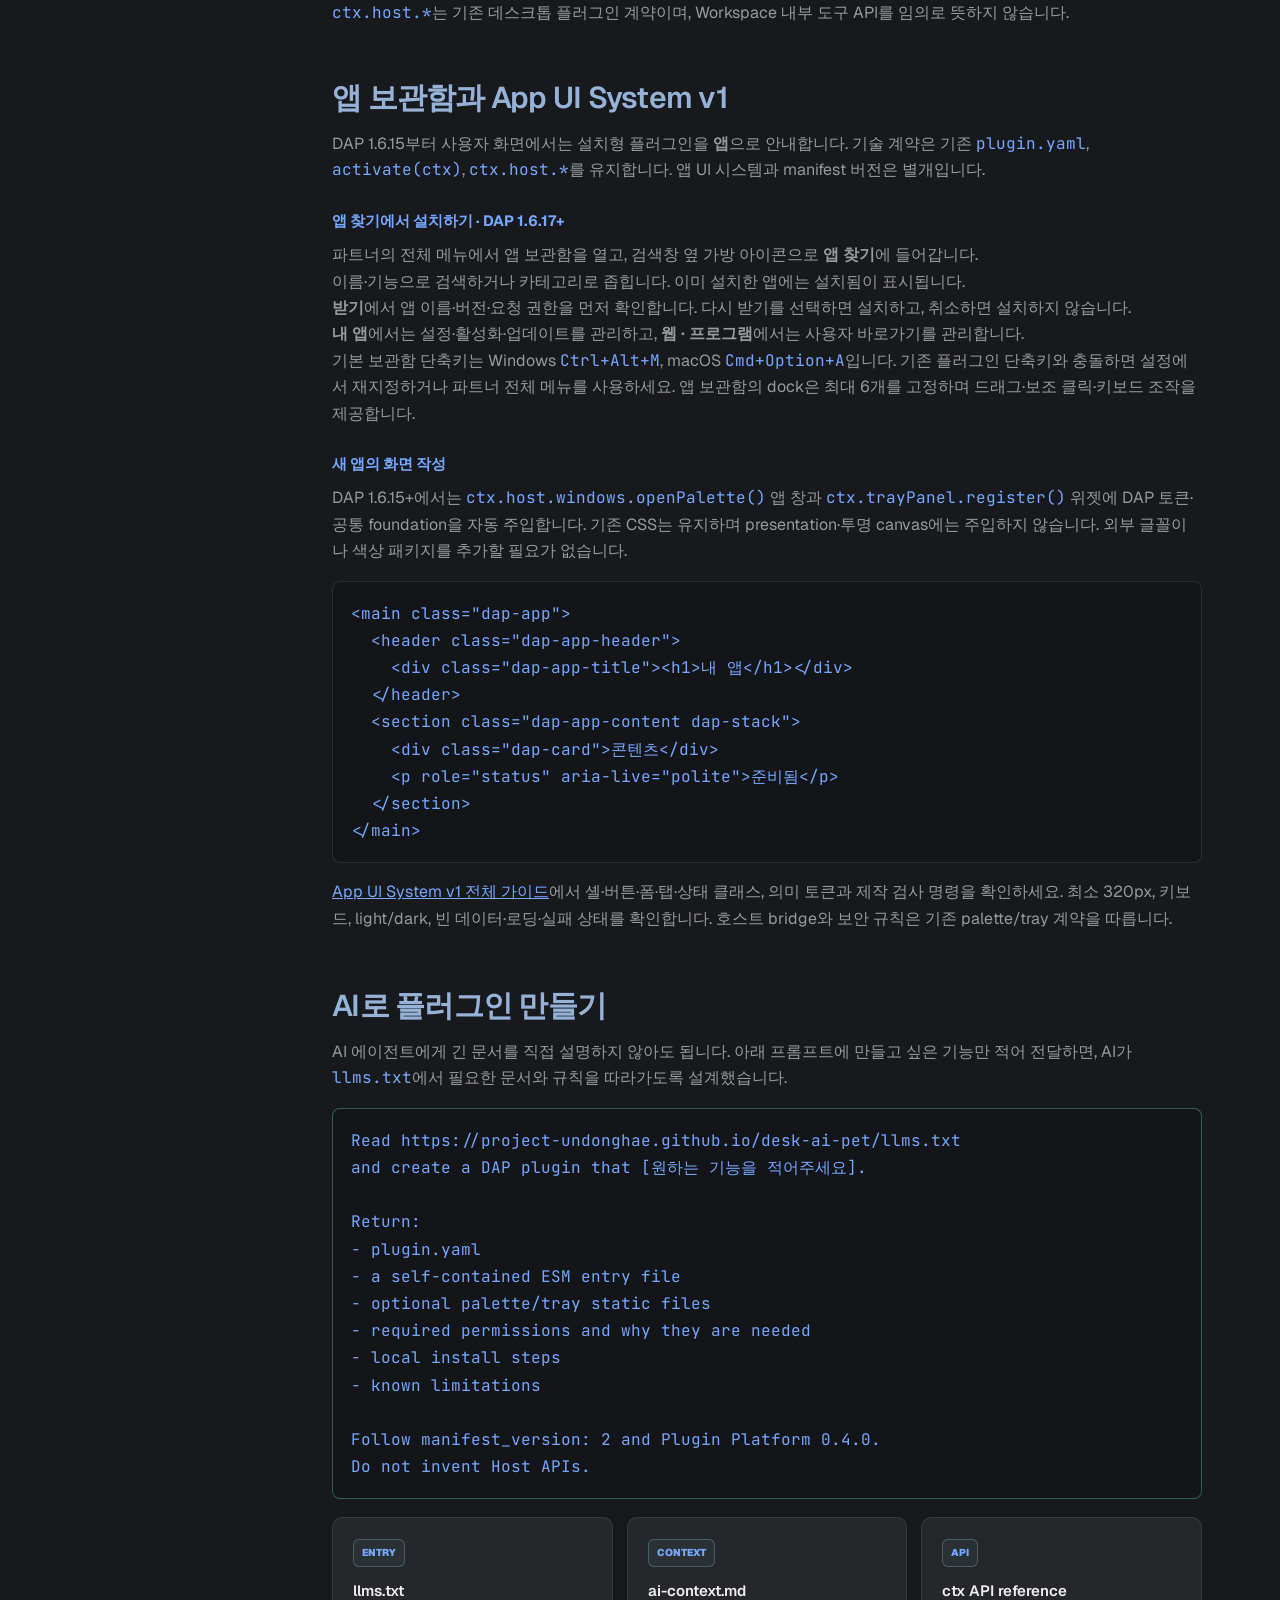
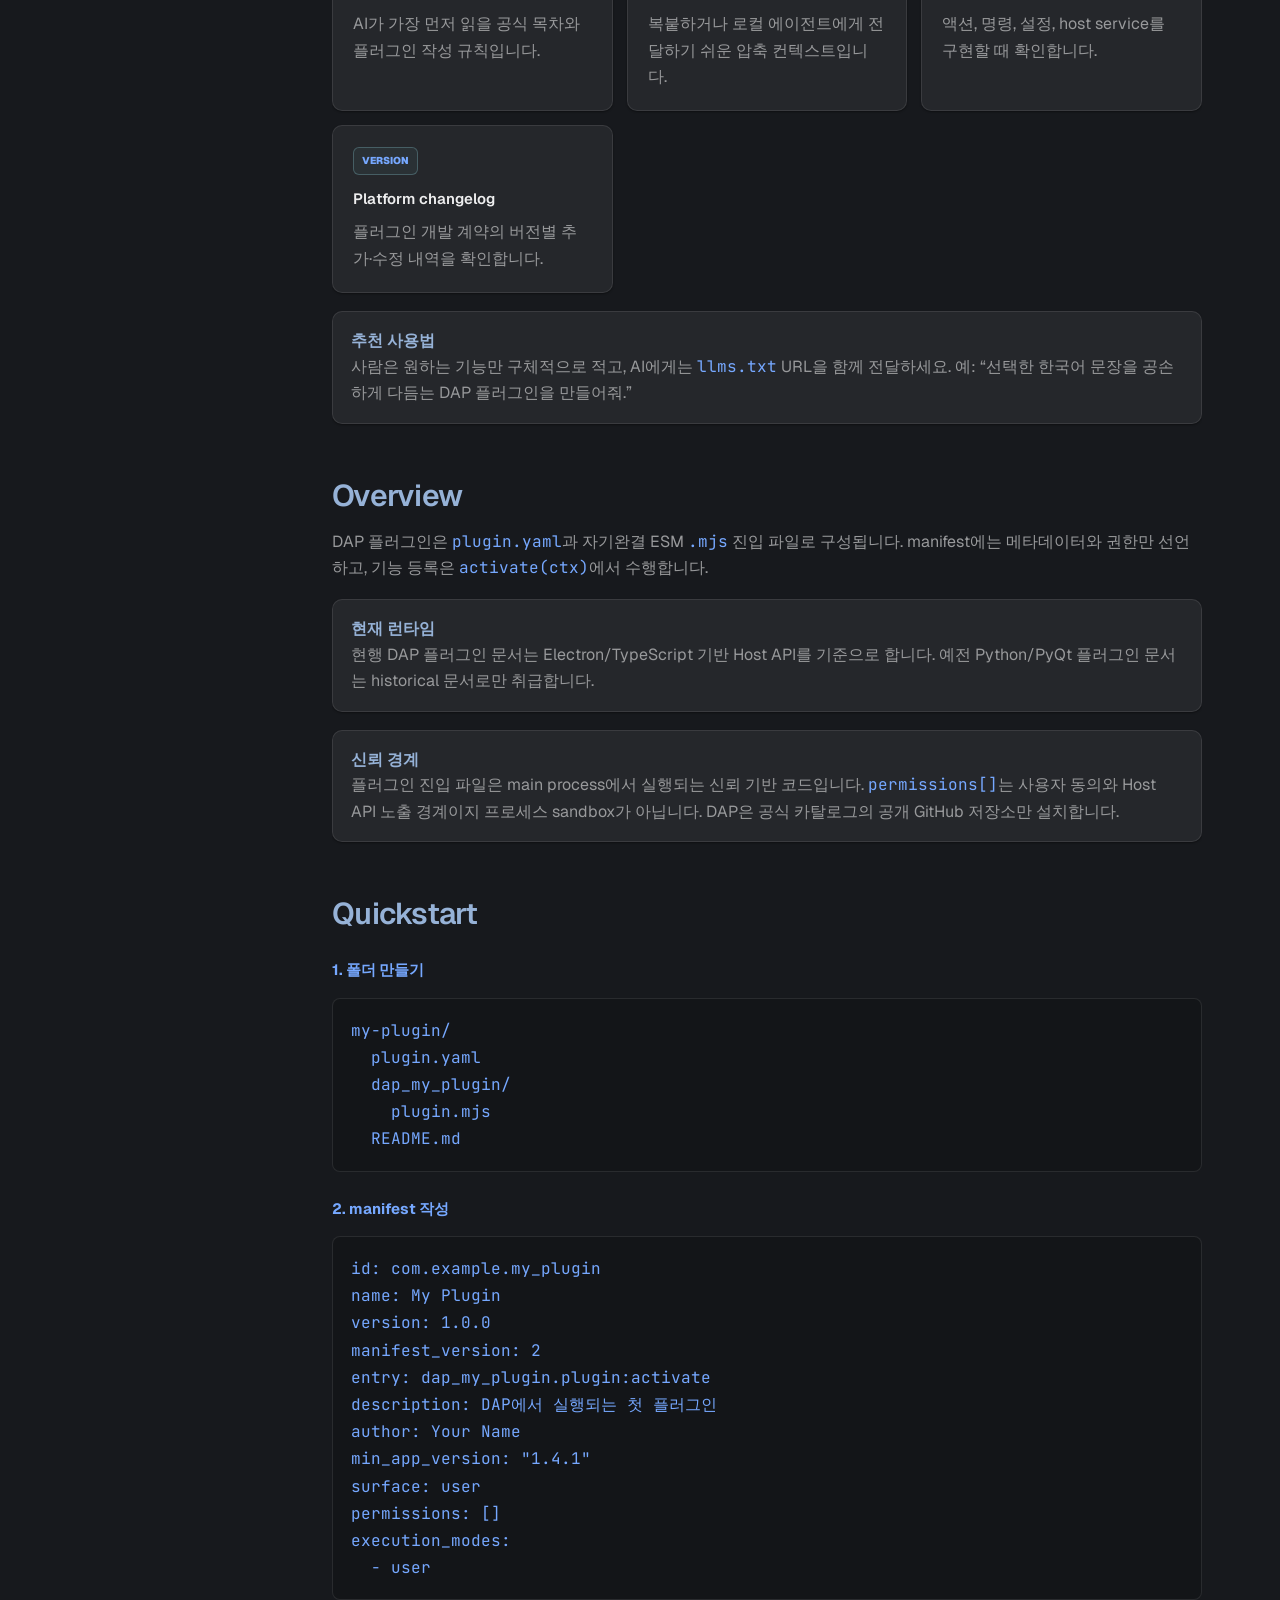
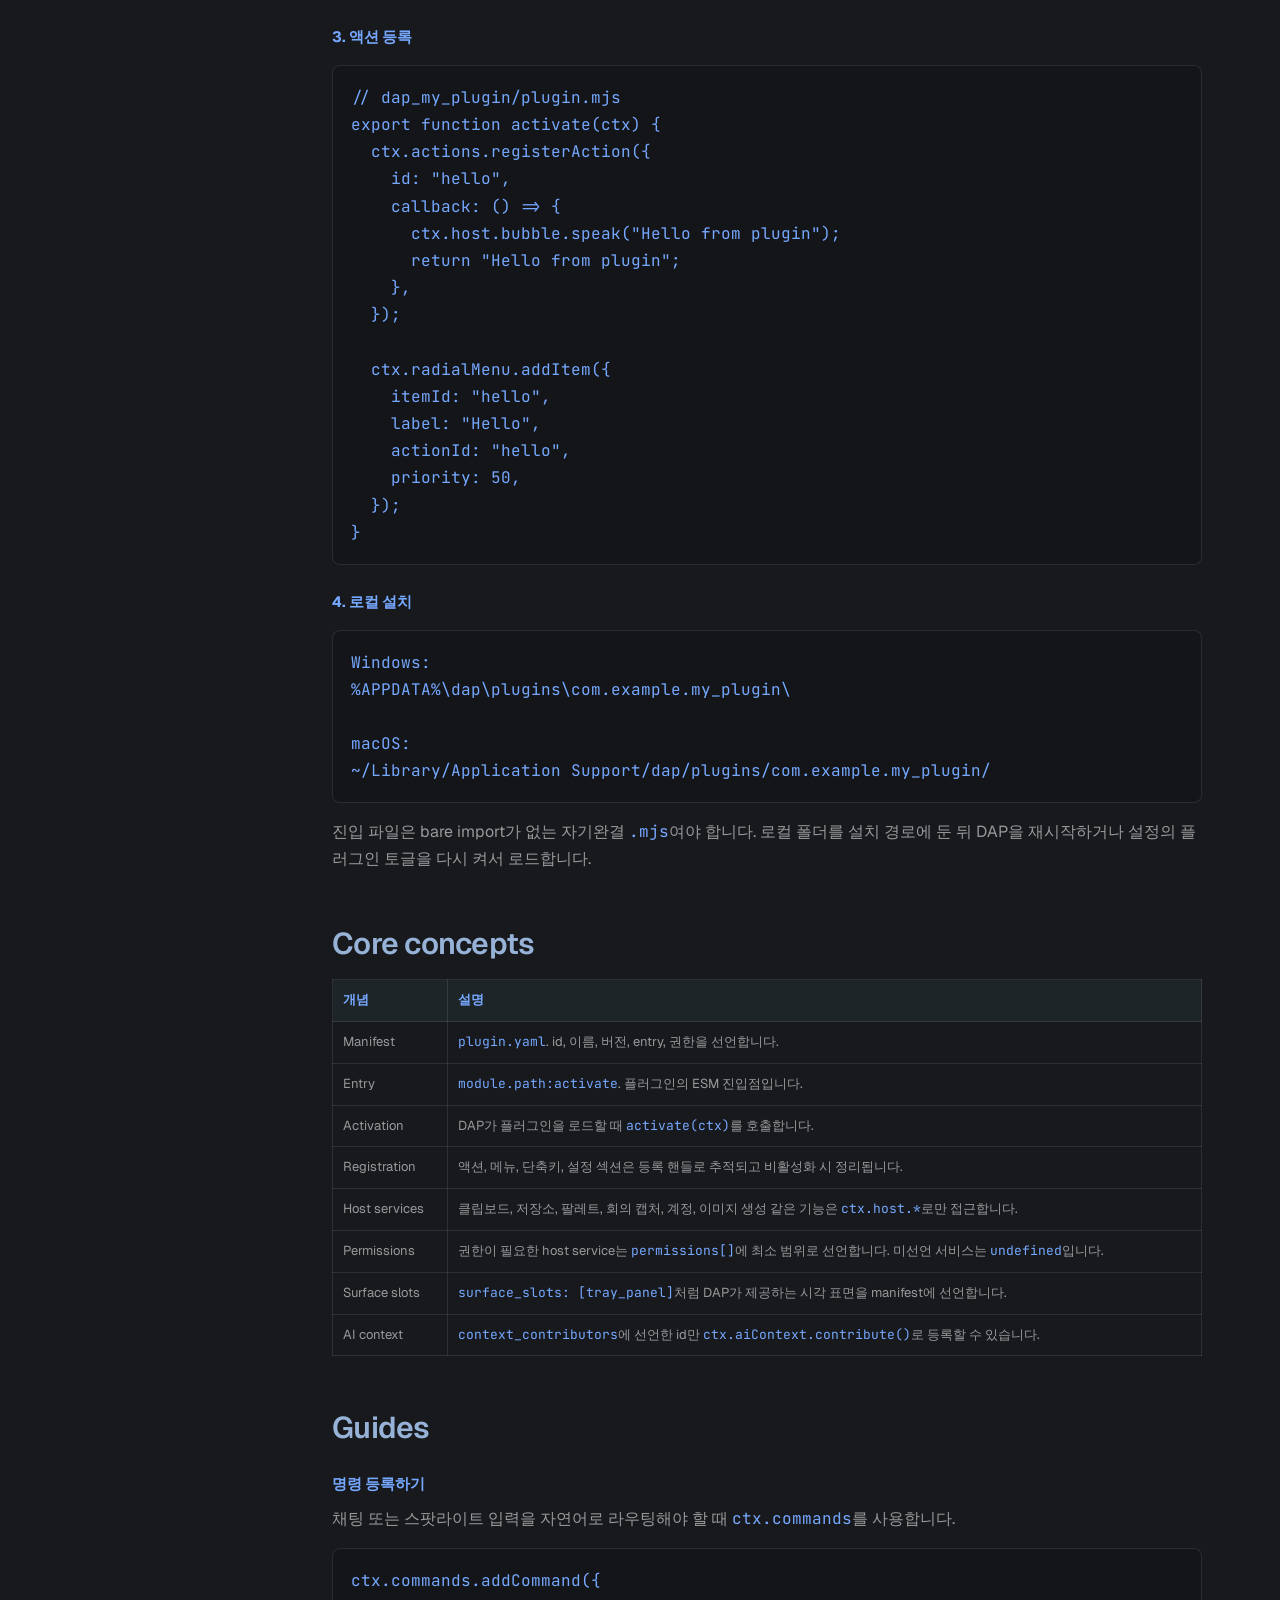
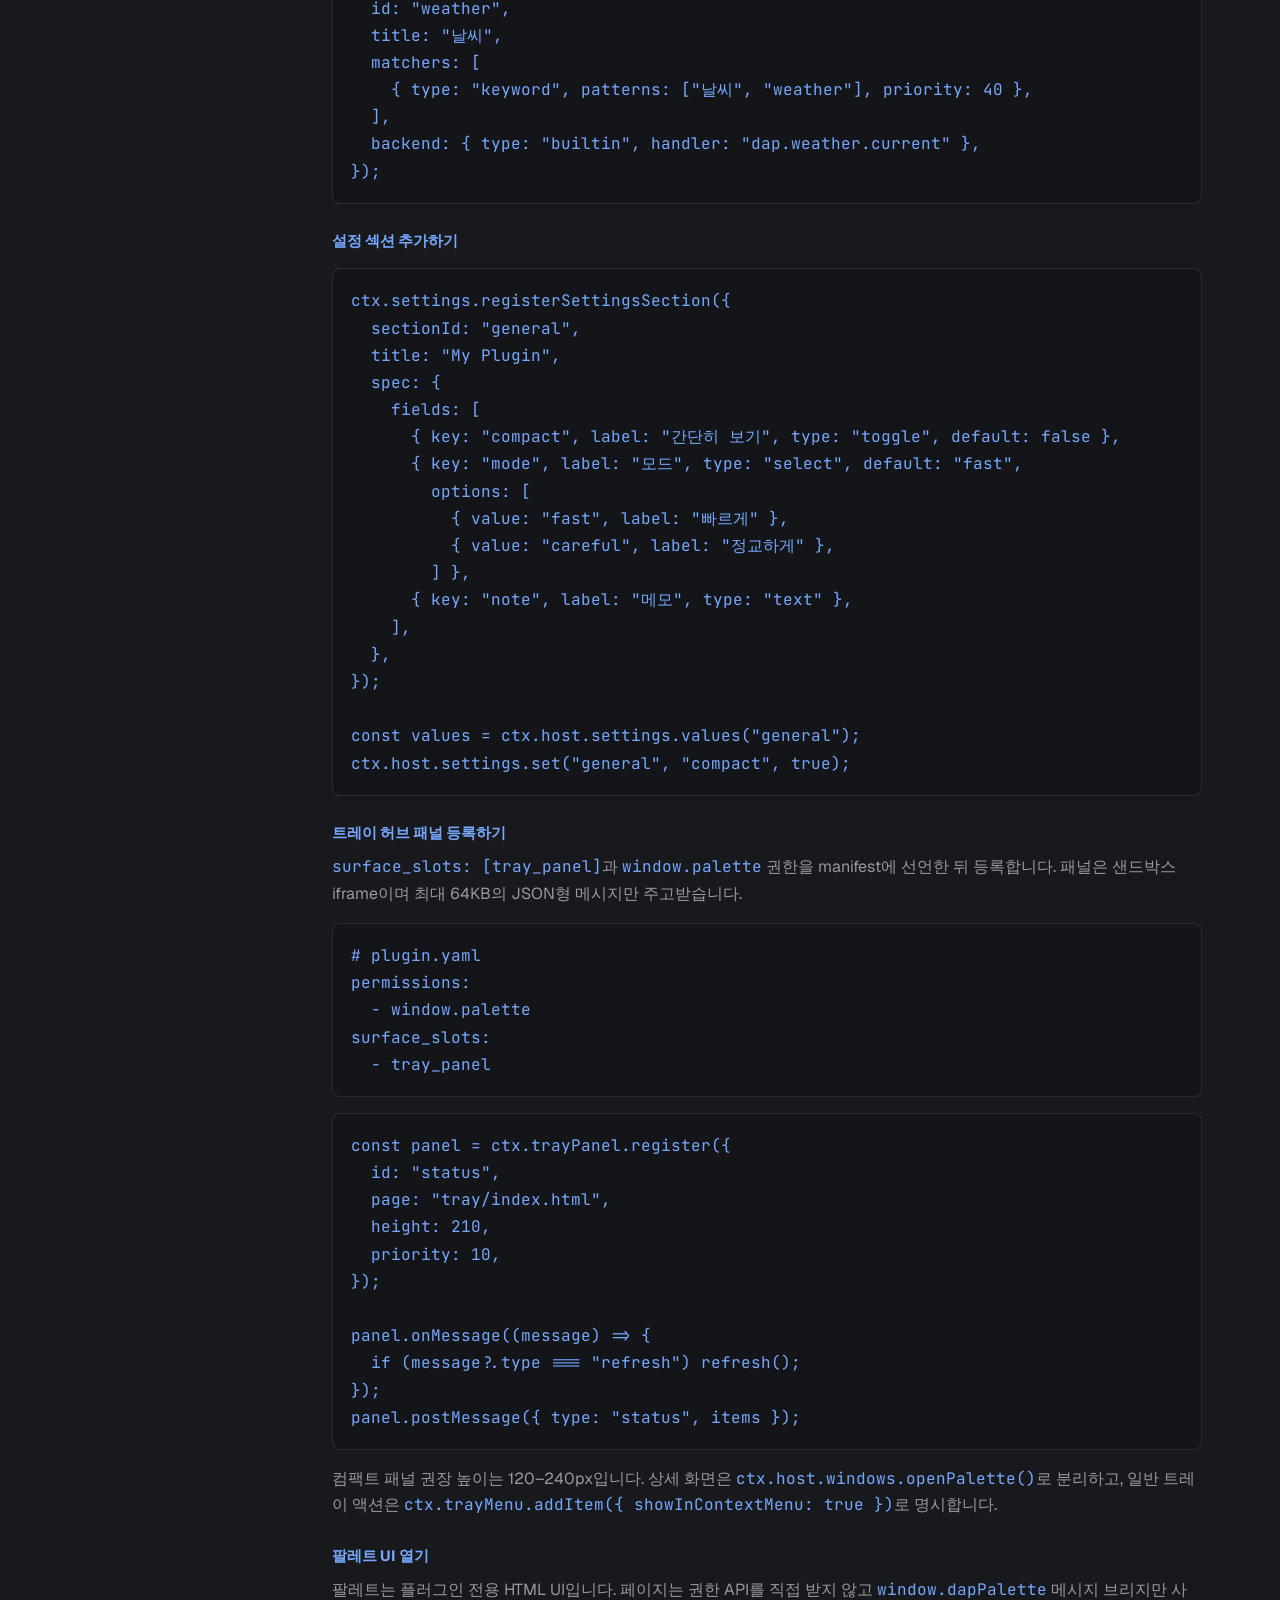
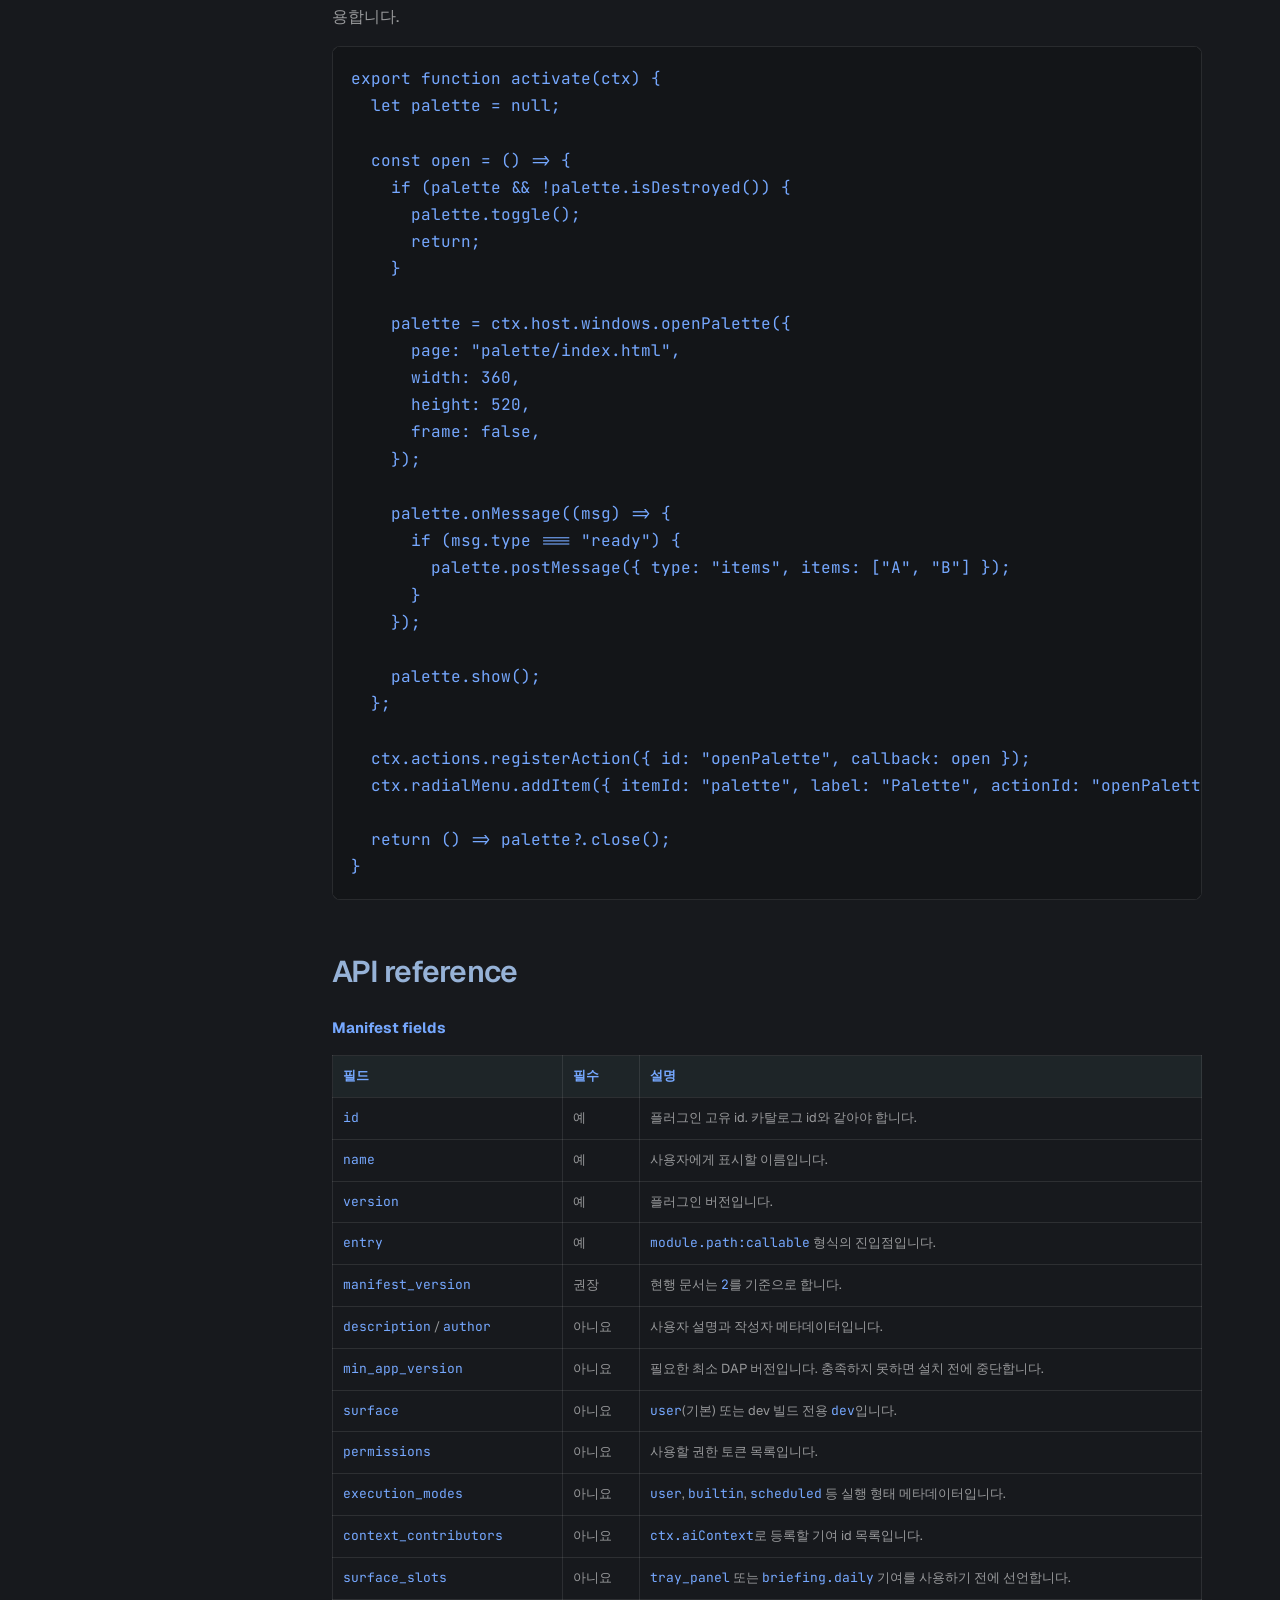
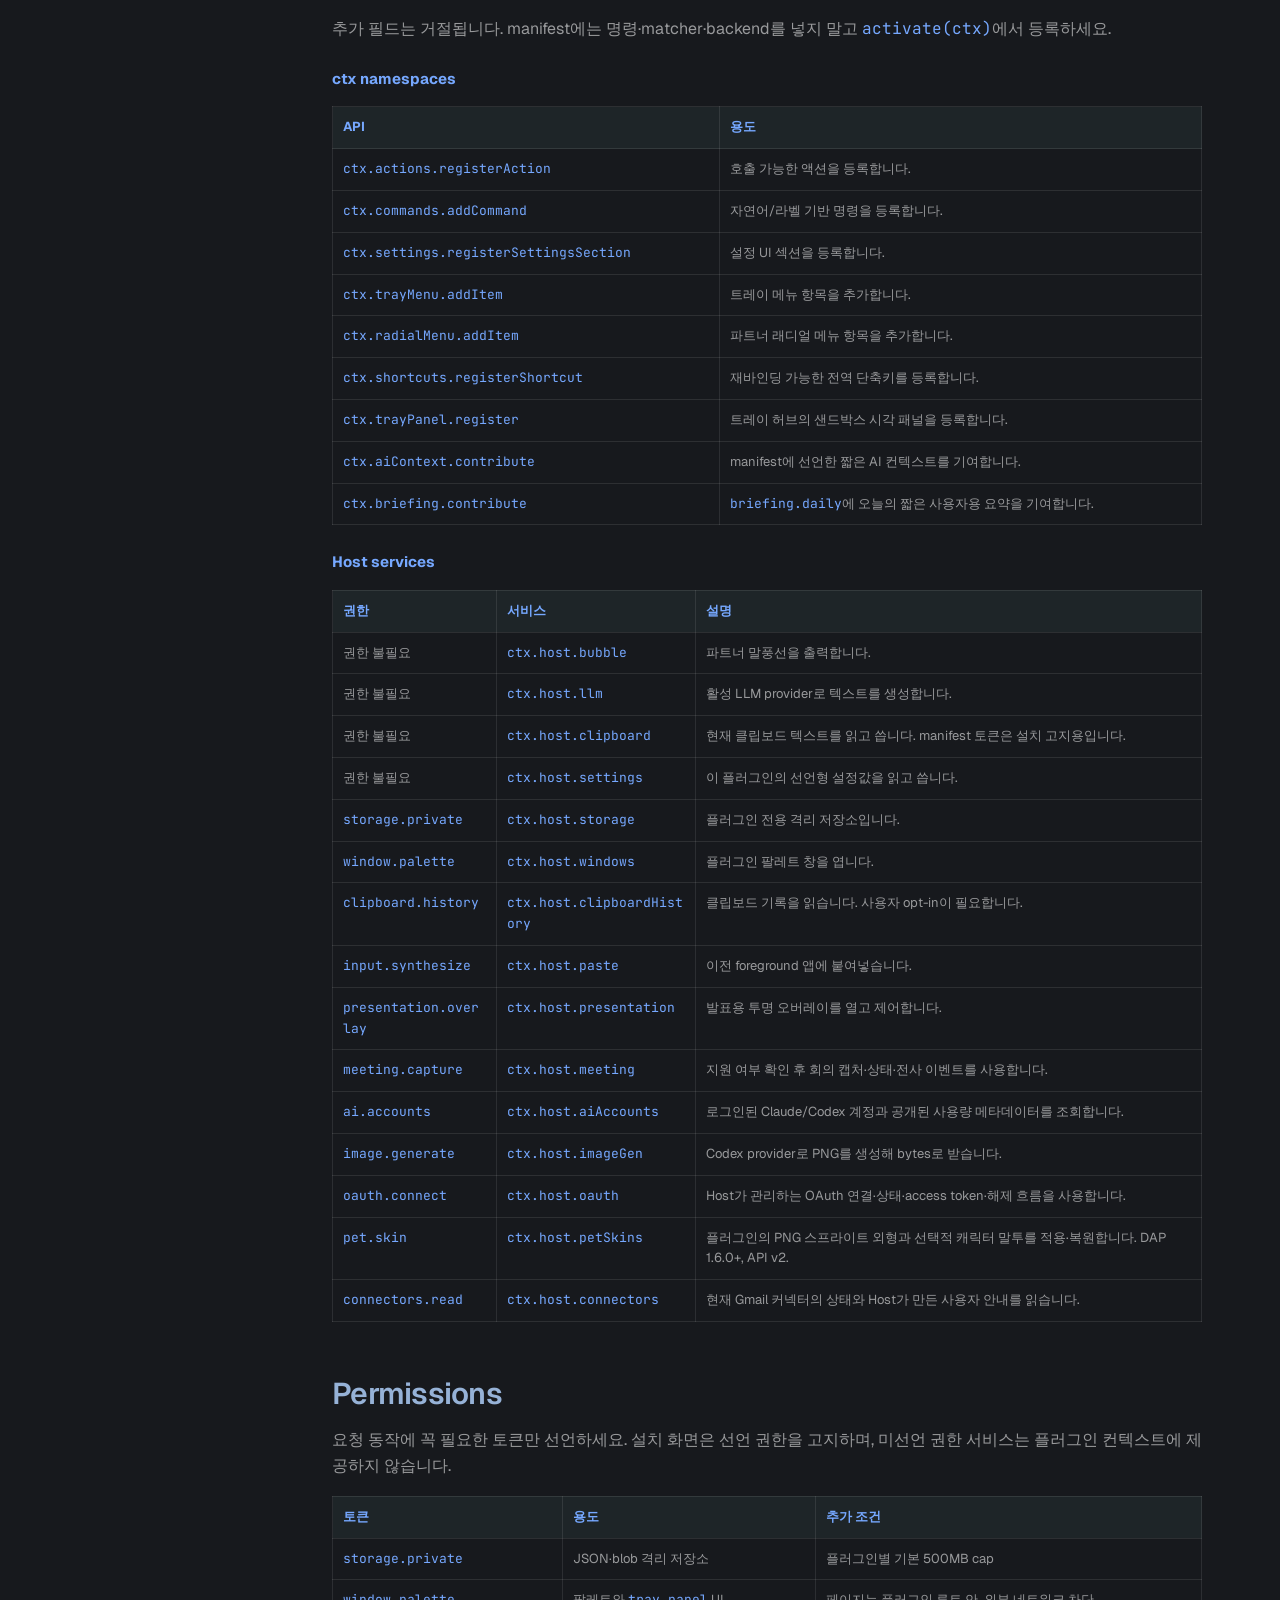
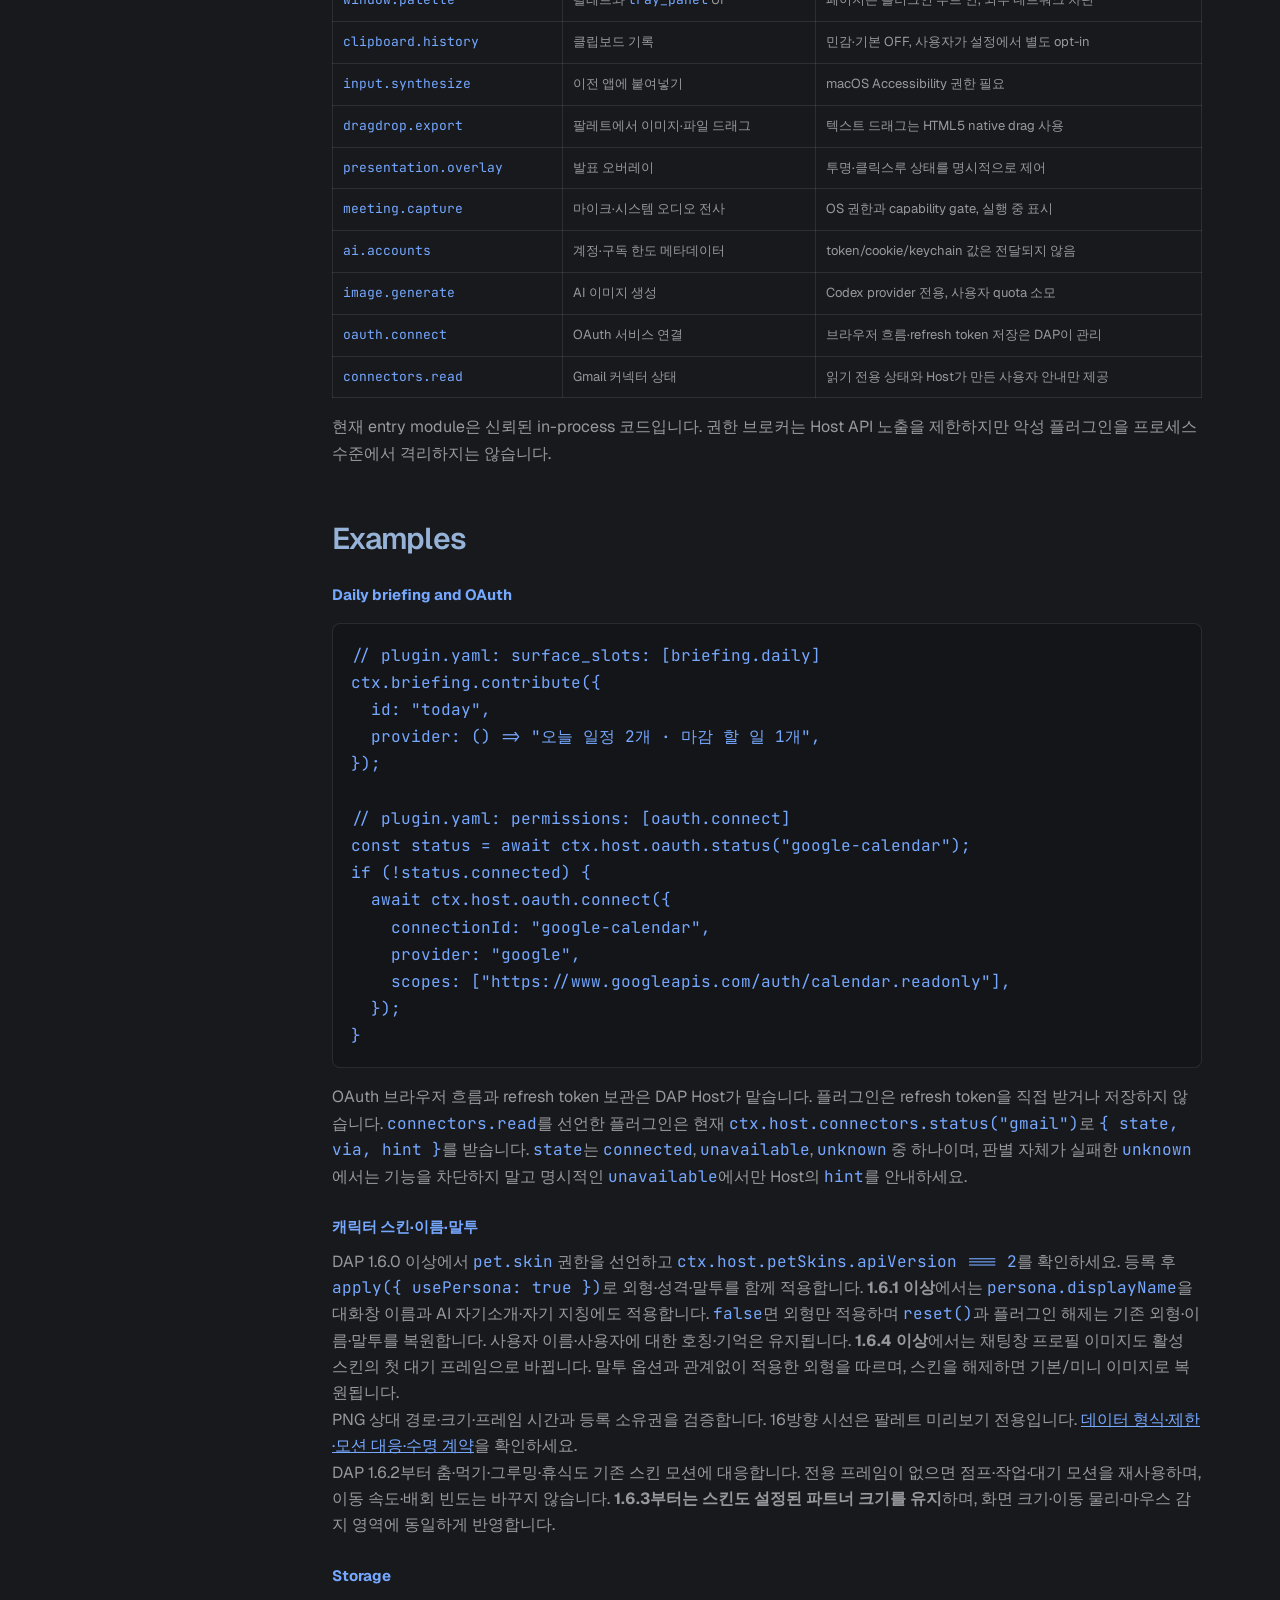
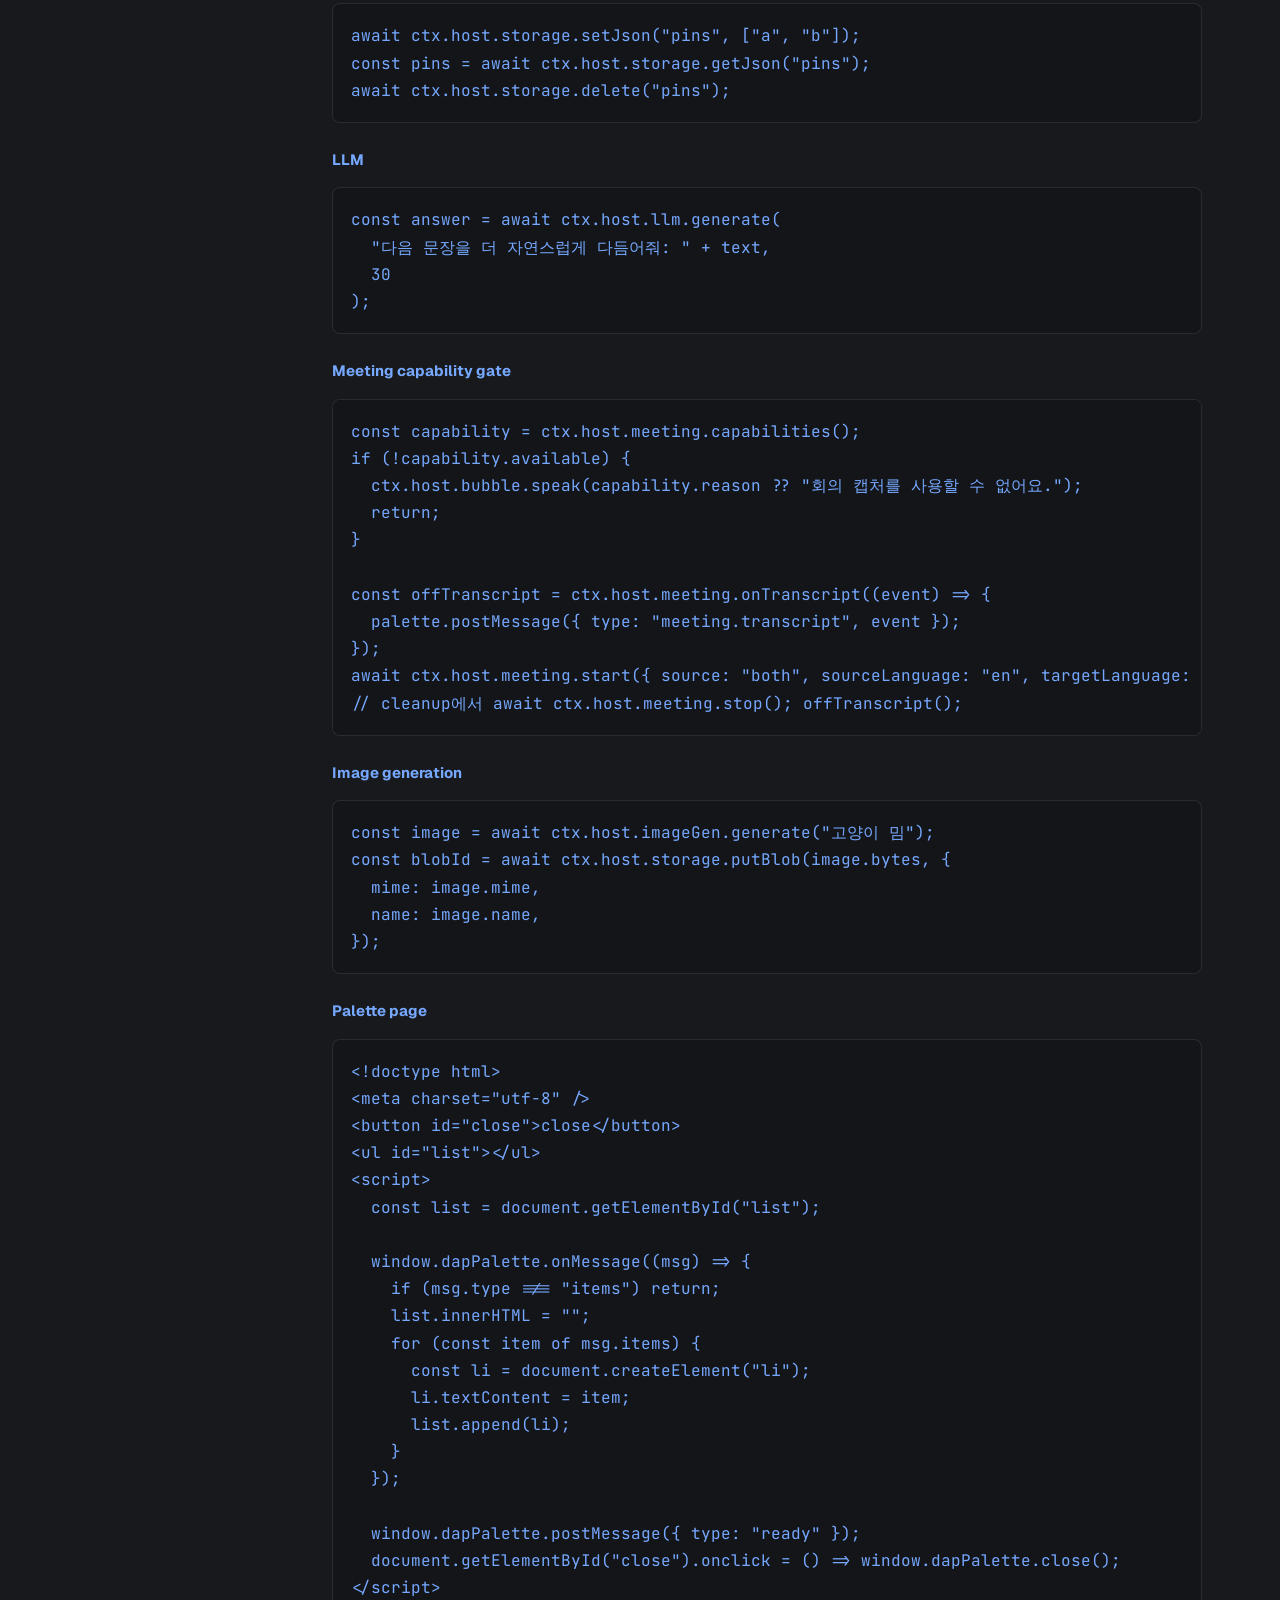
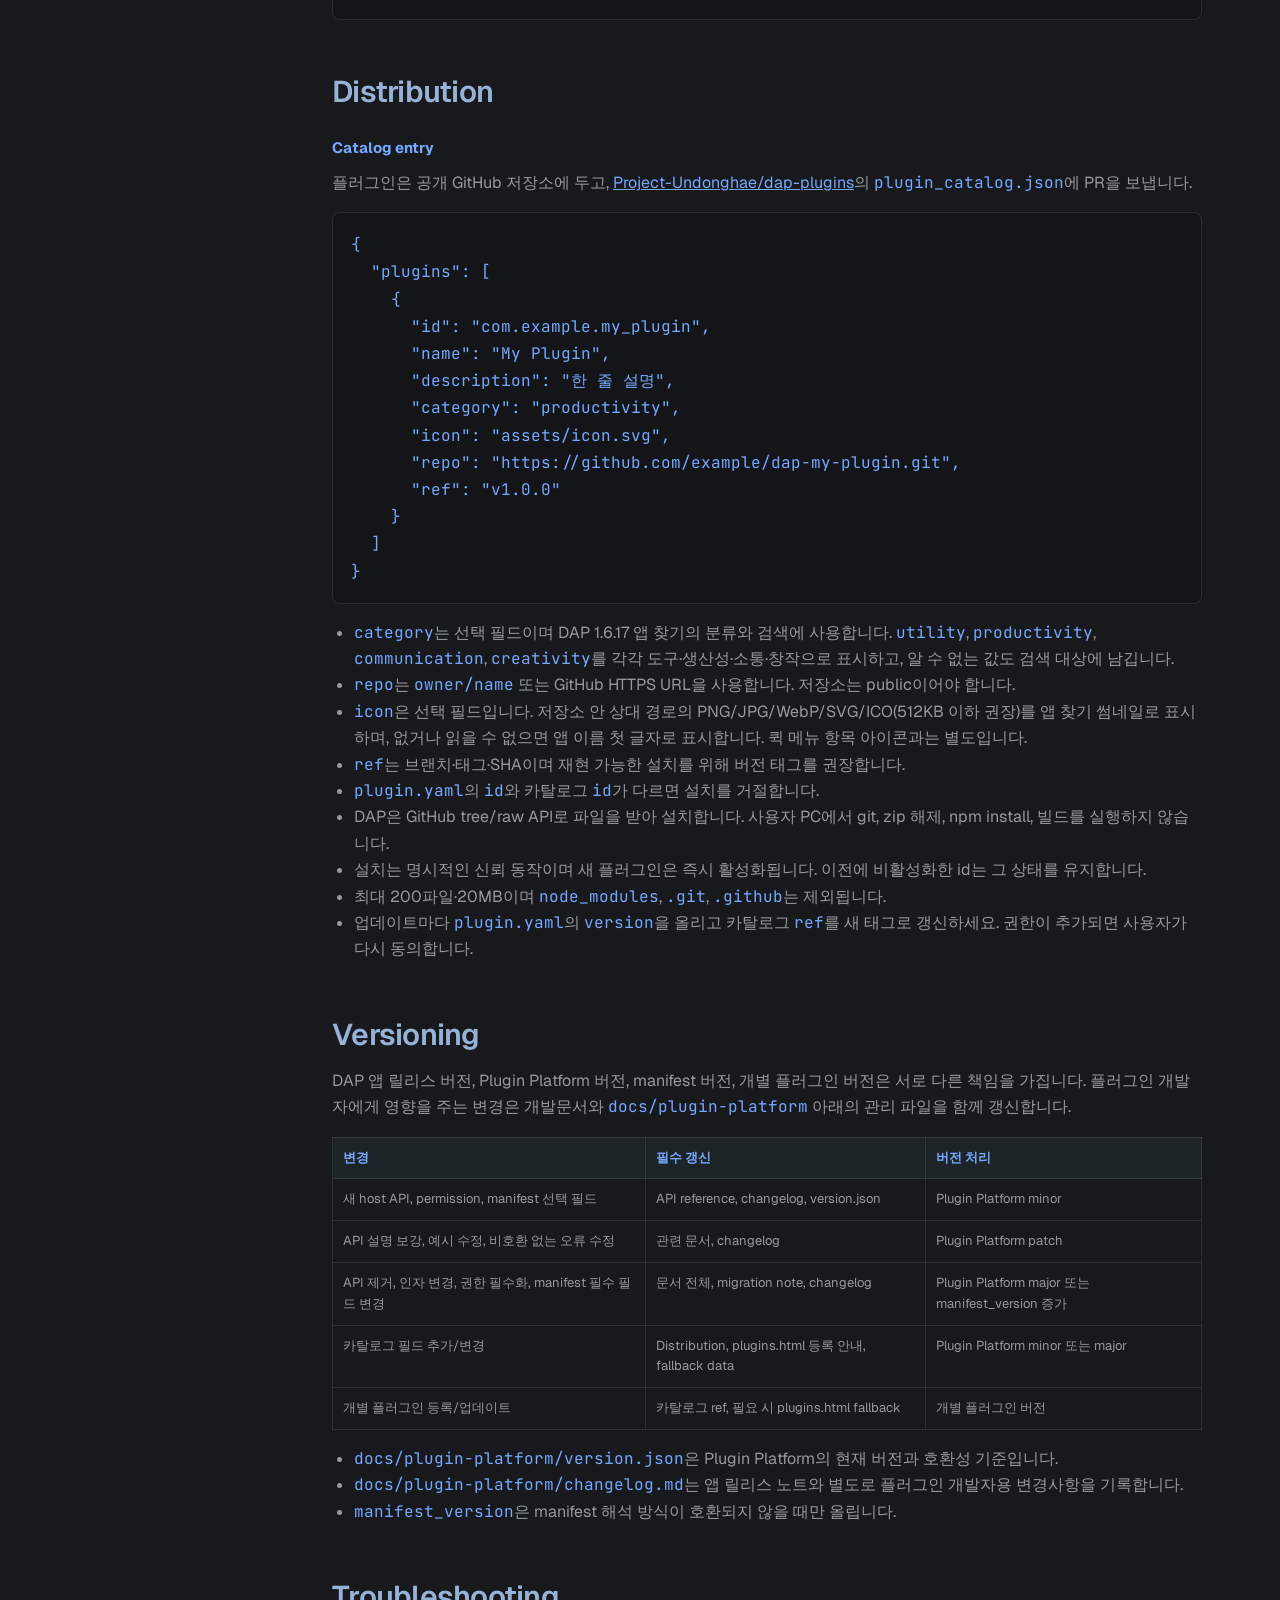
==== commit 3184c0e5: "docs: call the desktop character the partner in developer docs Replace 펫/pet prose with 파트너/partner " ====
--- a/developers.html
+++ b/developers.html
@@ -13,7 +13,7 @@
   <link rel="apple-touch-icon" href="favicon-180.png" sizes="180x180" />
   <link rel="manifest" href="site.webmanifest" />
   <link href="https://fonts.googleapis.com/css2?family=Geist:wght@400;500;600;700&amp;family=JetBrains+Mono:wght@500&amp;display=swap" rel="stylesheet">
-  <link rel="stylesheet" href="styles.css?v=20261119-graphite" />
+  <link rel="stylesheet" href="styles.css?v=20261119-actual-app" />
   <script>
     (() => {
       try {
@@ -122,7 +122,7 @@
     <section id="workspace">
       <h2>DAP Workspace · 1.6.25 / 1.6.26</h2>
       <p>대화·프로젝트 세션·도구·플러그인·자동화와 실행 승인·취소를 한 작업창에서 이어갑니다. 입력창의 작은 에이전트 표시와 기존 DAP 설정에서 Claude/Codex CLI 연결을 관리하며, 기존 인증·대화 저장 위치를 유지합니다.</p>
-      <p>세션 삭제/복원, 프로젝트 이동, 다른 대화에 세션 참조 첨부를 지원합니다. agent-desktop·REA·Ghidra·Java를 번들로 포함하며, 창을 최소화하거나 닫으면 바탕화면 펫으로 돌아갑니다.</p>
+      <p>세션 삭제/복원, 프로젝트 이동, 다른 대화에 세션 참조 첨부를 지원합니다. agent-desktop·REA·Ghidra·Java를 번들로 포함하며, 창을 최소화하거나 닫으면 바탕화면 파트너로 돌아갑니다.</p>
       <p>1.6.26은 첫 번들 준비 대기 한도를 3분으로 조정하고, 시작 실패 시 원래 오류와 다시 시작 버튼을 유지합니다. 재시도는 기존 프로세스 종료·재연결을 기다려 중복 실행을 막습니다.</p>
       <p><a href="docs/plugin-platform/workspace.md">Workspace 시작·플랫폼·재시도 가이드</a>에서 공개 안정판의 기능과 검증 범위를 확인하세요. 이 페이지의 <code>plugin.yaml</code> / <code>ctx.host.*</code>는 기존 데스크톱 플러그인 계약이며, Workspace 내부 도구 API를 임의로 뜻하지 않습니다.</p>
     </section>
@@ -132,12 +132,12 @@
       <p>DAP 1.6.15부터 사용자 화면에서는 설치형 플러그인을 <strong>앱</strong>으로 안내합니다. 기술 계약은 기존 <code>plugin.yaml</code>, <code>activate(ctx)</code>, <code>ctx.host.*</code>를 유지합니다. 앱 UI 시스템과 manifest 버전은 별개입니다.</p>
       <h3>앱 찾기에서 설치하기 · DAP 1.6.17+</h3>
       <ol>
-        <li>펫의 전체 메뉴에서 앱 보관함을 열고, 검색창 옆 가방 아이콘으로 <strong>앱 찾기</strong>에 들어갑니다.</li>
+        <li>파트너의 전체 메뉴에서 앱 보관함을 열고, 검색창 옆 가방 아이콘으로 <strong>앱 찾기</strong>에 들어갑니다.</li>
         <li>이름·기능으로 검색하거나 카테고리로 좁힙니다. 이미 설치한 앱에는 설치됨이 표시됩니다.</li>
         <li><strong>받기</strong>에서 앱 이름·버전·요청 권한을 먼저 확인합니다. 다시 받기를 선택하면 설치하고, 취소하면 설치하지 않습니다.</li>
         <li><strong>내 앱</strong>에서는 설정·활성화·업데이트를 관리하고, <strong>웹 · 프로그램</strong>에서는 사용자 바로가기를 관리합니다.</li>
       </ol>
-      <p>기본 보관함 단축키는 Windows <code>Ctrl+Alt+M</code>, macOS <code>Cmd+Option+A</code>입니다. 기존 플러그인 단축키와 충돌하면 설정에서 재지정하거나 펫 전체 메뉴를 사용하세요. 앱 보관함의 dock은 최대 6개를 고정하며 드래그·보조 클릭·키보드 조작을 제공합니다.</p>
+      <p>기본 보관함 단축키는 Windows <code>Ctrl+Alt+M</code>, macOS <code>Cmd+Option+A</code>입니다. 기존 플러그인 단축키와 충돌하면 설정에서 재지정하거나 파트너 전체 메뉴를 사용하세요. 앱 보관함의 dock은 최대 6개를 고정하며 드래그·보조 클릭·키보드 조작을 제공합니다.</p>
       <h3>새 앱의 화면 작성</h3>
       <p>DAP 1.6.15+에서는 <code>ctx.host.windows.openPalette()</code> 앱 창과 <code>ctx.trayPanel.register()</code> 위젯에 DAP 토큰·공통 foundation을 자동 주입합니다. 기존 CSS는 유지하며 presentation·투명 canvas에는 주입하지 않습니다. 외부 글꼴이나 색상 패키지를 추가할 필요가 없습니다.</p>
       <pre><code>&lt;main class="dap-app"&gt;
@@ -399,7 +399,7 @@
         <tr><td><code>ctx.commands.addCommand</code></td><td>자연어/라벨 기반 명령을 등록합니다.</td></tr>
         <tr><td><code>ctx.settings.registerSettingsSection</code></td><td>설정 UI 섹션을 등록합니다.</td></tr>
         <tr><td><code>ctx.trayMenu.addItem</code></td><td>트레이 메뉴 항목을 추가합니다.</td></tr>
-        <tr><td><code>ctx.radialMenu.addItem</code></td><td>펫 래디얼 메뉴 항목을 추가합니다.</td></tr>
+        <tr><td><code>ctx.radialMenu.addItem</code></td><td>파트너 래디얼 메뉴 항목을 추가합니다.</td></tr>
         <tr><td><code>ctx.shortcuts.registerShortcut</code></td><td>재바인딩 가능한 전역 단축키를 등록합니다.</td></tr>
         <tr><td><code>ctx.trayPanel.register</code></td><td>트레이 허브의 샌드박스 시각 패널을 등록합니다.</td></tr>
         <tr><td><code>ctx.aiContext.contribute</code></td><td>manifest에 선언한 짧은 AI 컨텍스트를 기여합니다.</td></tr>
@@ -409,7 +409,7 @@
       <h3>Host services</h3>
       <table>
         <tr><th>권한</th><th>서비스</th><th>설명</th></tr>
-        <tr><td>권한 불필요</td><td><code>ctx.host.bubble</code></td><td>펫 말풍선을 출력합니다.</td></tr>
+        <tr><td>권한 불필요</td><td><code>ctx.host.bubble</code></td><td>파트너 말풍선을 출력합니다.</td></tr>
         <tr><td>권한 불필요</td><td><code>ctx.host.llm</code></td><td>활성 LLM provider로 텍스트를 생성합니다.</td></tr>
         <tr><td>권한 불필요</td><td><code>ctx.host.clipboard</code></td><td>현재 클립보드 텍스트를 읽고 씁니다. manifest 토큰은 설치 고지용입니다.</td></tr>
         <tr><td>권한 불필요</td><td><code>ctx.host.settings</code></td><td>이 플러그인의 선언형 설정값을 읽고 씁니다.</td></tr>
@@ -469,7 +469,7 @@
       <h3 id="pet-skins">캐릭터 스킨·이름·말투</h3>
       <p>DAP 1.6.0 이상에서 <code>pet.skin</code> 권한을 선언하고 <code>ctx.host.petSkins.apiVersion === 2</code>를 확인하세요. 등록 후 <code>apply({ usePersona: true })</code>로 외형·성격·말투를 함께 적용합니다. <strong>1.6.1 이상</strong>에서는 <code>persona.displayName</code>을 대화창 이름과 AI 자기소개·자기 지칭에도 적용합니다. <code>false</code>면 외형만 적용하며 <code>reset()</code>과 플러그인 해제는 기존 외형·이름·말투를 복원합니다. 사용자 이름·사용자에 대한 호칭·기억은 유지됩니다. <strong>1.6.4 이상</strong>에서는 채팅창 프로필 이미지도 활성 스킨의 첫 대기 프레임으로 바뀝니다. 말투 옵션과 관계없이 적용한 외형을 따르며, 스킨을 해제하면 기본/미니 이미지로 복원됩니다.</p>
       <p>PNG 상대 경로·크기·프레임 시간과 등록 소유권을 검증합니다. 16방향 시선은 팔레트 미리보기 전용입니다. <a href="docs/plugin-platform/pet-skins.md">데이터 형식·제한·모션 대응·수명 계약</a>을 확인하세요.</p>
-      <p>DAP 1.6.2부터 춤·먹기·그루밍·휴식도 기존 스킨 모션에 대응합니다. 전용 프레임이 없으면 점프·작업·대기 모션을 재사용하며, 이동 속도·배회 빈도는 바꾸지 않습니다. <strong>1.6.3부터는 스킨도 설정된 펫 크기를 유지</strong>하며, 화면 크기·이동 물리·마우스 감지 영역에 동일하게 반영합니다.</p>
+      <p>DAP 1.6.2부터 춤·먹기·그루밍·휴식도 기존 스킨 모션에 대응합니다. 전용 프레임이 없으면 점프·작업·대기 모션을 재사용하며, 이동 속도·배회 빈도는 바꾸지 않습니다. <strong>1.6.3부터는 스킨도 설정된 파트너 크기를 유지</strong>하며, 화면 크기·이동 물리·마우스 감지 영역에 동일하게 반영합니다.</p>
       <h3>Storage</h3>
       <pre><code>await ctx.host.storage.setJson("pins", ["a", "b"]);
 const pins = await ctx.host.storage.getJson("pins");
--- a/styles.css
+++ b/styles.css
@@ -2666,3 +2666,511 @@
   .site-nav { padding: 8px 14px; }
   .waitlist-panel { grid-template-columns: 1fr; margin: 56px 14px; }
 }
+
+/* ── ACTUAL PRODUCT STORY ── */
+.legacy-hero,
+.legacy-core,
+.legacy-preview-cards {
+  display: none !important;
+}
+
+.product-hero {
+  max-width: 1240px;
+  margin: 0 auto;
+  padding: clamp(72px, 9vw, 116px) 32px 80px;
+}
+.product-hero-copy {
+  max-width: 820px;
+  margin: 0 auto 46px;
+  text-align: center;
+}
+.product-hero-lockup {
+  display: inline-flex;
+  align-items: center;
+  padding: 8px;
+  margin: 12px 0 28px;
+}
+.product-hero-lockup .brand-lockup { height: clamp(34px, 4vw, 46px); }
+.product-hero h1 {
+  margin: 0;
+  color: var(--text);
+  font-size: clamp(40px, 6vw, 74px);
+  font-weight: 600;
+  letter-spacing: -0.055em;
+  line-height: 1.08;
+  word-break: keep-all;
+}
+.product-hero-copy > p:not(.hero-eyebrow):not(.product-hero-note) {
+  max-width: 720px;
+  margin: 24px auto 0;
+  color: var(--soft);
+  font-size: clamp(17px, 2vw, 20px);
+  line-height: 1.75;
+  word-break: keep-all;
+}
+.product-hero-actions {
+  display: flex;
+  justify-content: center;
+  gap: 10px;
+  margin-top: 30px;
+  scroll-margin-top: 80px;
+}
+.product-hero-actions .btn { min-width: 190px; }
+.product-hero-note {
+  margin-top: 14px;
+  color: var(--muted);
+  font-size: 13px;
+}
+.product-window {
+  position: relative;
+  margin: 0;
+  overflow: hidden;
+  border: 1px solid var(--border-strong);
+  border-radius: 10px;
+  background: var(--surface-2);
+  box-shadow: 0 28px 80px rgba(0, 0, 0, 0.26);
+}
+.product-window-bar {
+  display: grid;
+  grid-template-columns: 8px 8px 8px 1fr;
+  gap: 7px;
+  align-items: center;
+  height: 38px;
+  padding: 0 14px;
+  border-bottom: 1px solid var(--border);
+  background: var(--sidebar);
+}
+.product-window-bar span {
+  width: 8px;
+  height: 8px;
+  border-radius: 50%;
+  background: var(--muted);
+  opacity: 0.55;
+}
+.product-window-bar strong {
+  justify-self: center;
+  margin-right: 45px;
+  color: var(--muted);
+  font-size: 12px;
+  font-weight: 500;
+}
+.product-capture {
+  display: block;
+  width: 100%;
+  height: auto;
+}
+.product-capture-light { display: none; }
+html[data-theme="light"] .product-capture-dark { display: none; }
+html[data-theme="light"] .product-capture-light { display: block; }
+.product-window figcaption {
+  padding: 12px 16px;
+  border-top: 1px solid var(--border);
+  color: var(--muted);
+  font-size: 13px;
+  text-align: center;
+}
+
+.interface-map {
+  max-width: 1120px;
+  margin: 0 auto 86px;
+  padding: 0 40px;
+}
+.interface-map-head {
+  max-width: 720px;
+  margin: 0 auto 28px;
+  text-align: center;
+}
+.interface-map-head h2 {
+  margin: 10px 0 12px;
+  font-size: clamp(28px, 4vw, 46px);
+  font-weight: 600;
+  letter-spacing: -0.035em;
+  line-height: 1.16;
+}
+.interface-map-head > p:not(.section-label) { color: var(--soft); }
+.interface-map-grid {
+  display: grid;
+  grid-template-columns: repeat(4, minmax(0, 1fr));
+  gap: 12px;
+}
+.interface-map-grid article {
+  min-height: 220px;
+  padding: 22px;
+  border: 1px solid var(--border);
+  border-radius: 10px;
+  background: var(--surface);
+  box-shadow: var(--shadow);
+}
+.interface-map-grid span {
+  display: inline-flex;
+  margin-bottom: 36px;
+  color: var(--muted);
+  font-family: 'JetBrains Mono', monospace;
+  font-size: 13px;
+}
+.interface-map-grid h3 {
+  margin-bottom: 10px;
+  color: var(--text);
+  font-size: 17px;
+  font-weight: 600;
+}
+.interface-map-grid p {
+  color: var(--soft);
+  font-size: 15px;
+  line-height: 1.65;
+}
+
+@media (max-width: 900px) {
+  .interface-map-grid { grid-template-columns: repeat(2, minmax(0, 1fr)); }
+}
+@media (max-width: 640px) {
+  .product-hero { padding: 58px 16px 58px; }
+  .product-hero-copy { margin-bottom: 30px; }
+  .product-hero h1 { font-size: clamp(36px, 11vw, 52px); }
+  .product-hero h1 br { display: none; }
+  .product-hero-actions { flex-direction: column; }
+  .product-hero-actions .btn { width: 100%; }
+  .product-window { border-radius: 8px; }
+  .product-window-bar { height: 32px; }
+  .product-capture { width: 155%; max-width: none; transform: translateX(-3%); }
+  .product-window figcaption { text-align: left; }
+  .interface-map { padding: 0 16px; }
+  .interface-map-grid { grid-template-columns: 1fr; }
+  .interface-map-grid article { min-height: auto; }
+  .interface-map-grid span { margin-bottom: 22px; }
+}
+
+/* ── PRODUCT SCENES: AIN + real application screens ── */
+.summary,
+.interface-map,
+.release-preview,
+.pet-moments,
+.mini-pets,
+.resource-hub,
+.how,
+.faq {
+  display: none !important;
+}
+
+.product-hero {
+  display: grid;
+  grid-template-columns: minmax(0, 1.08fr) minmax(360px, 0.92fr);
+  gap: clamp(36px, 7vw, 96px);
+  align-items: center;
+  min-height: calc(100svh - 56px);
+  max-width: 1180px;
+  padding-top: 56px;
+  padding-bottom: 72px;
+}
+.product-hero-copy {
+  max-width: 680px;
+  margin: 0;
+  text-align: left;
+}
+.product-hero-lockup { margin: 12px 0 34px; }
+.product-hero h1 {
+  font-size: clamp(48px, 6.6vw, 86px);
+  line-height: 1.02;
+}
+.product-hero-copy > p:not(.hero-eyebrow):not(.product-hero-note) {
+  max-width: 650px;
+  margin-left: 0;
+  font-size: 19px;
+}
+.product-hero-actions { justify-content: flex-start; }
+
+.ain-hero-stage {
+  position: relative;
+  display: grid;
+  place-items: center;
+  min-height: 570px;
+  overflow: hidden;
+  border: 1px solid var(--border);
+  border-radius: 10px;
+  background: var(--surface-2);
+  box-shadow: var(--shadow);
+}
+.ain-hero-stage::before,
+.ain-hero-stage::after {
+  content: '';
+  position: absolute;
+  inset: 54px;
+  border: 1px solid var(--border);
+  border-radius: 50%;
+}
+.ain-hero-stage::after { inset: 112px; }
+.ain-hero-stage > img,
+.ain-hero-stage > video {
+  position: relative;
+  z-index: 2;
+  width: min(88%, 430px);
+  height: auto;
+  image-rendering: auto;
+  filter: drop-shadow(0 28px 36px rgba(0, 0, 0, 0.22));
+}
+.ain-orbit {
+  position: absolute;
+  z-index: 3;
+  padding: 7px 10px;
+  border: 1px solid var(--border-strong);
+  border-radius: 6px;
+  background: var(--surface);
+  color: var(--soft);
+  font-family: 'JetBrains Mono', monospace;
+  font-size: 12px;
+}
+.ain-orbit-workspace { top: 78px; left: 40px; }
+.ain-orbit-crew { right: 42px; bottom: 116px; }
+.ain-status {
+  position: absolute;
+  z-index: 3;
+  right: 20px;
+  bottom: 20px;
+  display: flex;
+  gap: 8px;
+  align-items: center;
+  padding: 8px 10px;
+  border: 1px solid var(--border);
+  border-radius: 7px;
+  background: var(--surface);
+  color: var(--text);
+  font-size: 13px;
+}
+.ain-status span {
+  width: 7px;
+  height: 7px;
+  border-radius: 50%;
+  background: #a6bd91;
+}
+
+.product-scenes {
+  max-width: 1180px;
+  margin: 0 auto;
+  padding: 96px 32px;
+  border-top: 1px solid var(--border);
+  scroll-margin-top: 70px;
+}
+.product-scenes-head {
+  max-width: 800px;
+  margin-bottom: 56px;
+}
+.product-scenes-head h2,
+.ain-story h2 {
+  margin: 12px 0 16px;
+  color: var(--text);
+  font-size: clamp(34px, 5vw, 58px);
+  font-weight: 600;
+  letter-spacing: -0.045em;
+  line-height: 1.08;
+  word-break: keep-all;
+}
+.product-scenes-head > p:not(.section-label),
+.ain-story-copy > p:not(.section-label) {
+  color: var(--soft);
+  font-size: 18px;
+  line-height: 1.75;
+}
+.product-scene {
+  display: grid;
+  gap: 22px;
+  margin-bottom: 82px;
+  scroll-margin-top: 80px;
+}
+.product-scene:last-child { margin-bottom: 0; }
+.scene-jumps { display: flex; flex-wrap: wrap; gap: 8px; margin-top: 24px; }
+.scene-jumps a {
+  min-height: 42px;
+  display: inline-flex;
+  align-items: center;
+  padding: 8px 14px;
+  border: 1px solid var(--border-strong);
+  border-radius: 7px;
+  background: var(--surface);
+  color: var(--text);
+  font: 500 14px/1.2 'JetBrains Mono', monospace;
+  text-decoration: none;
+}
+.scene-jumps a:hover { background: var(--surface-2); }
+.product-scene-copy {
+  display: grid;
+  grid-template-columns: minmax(0, 1fr) minmax(0, .8fr);
+  align-items: end;
+  gap: 8px 32px;
+}
+.product-scene-copy > span {
+  grid-column: 1 / -1;
+  color: var(--accent2);
+  font-family: 'JetBrains Mono', monospace;
+  font-size: 14px;
+}
+.product-scene-copy h3 {
+  margin: 0;
+  color: var(--text);
+  font-size: clamp(24px, 3vw, 38px);
+  font-weight: 600;
+  letter-spacing: -0.035em;
+  line-height: 1.18;
+  word-break: keep-all;
+}
+.product-scene-copy p {
+  margin: 0;
+  color: var(--soft);
+  font-size: 16px;
+  line-height: 1.75;
+}
+.scene-window {
+  position: relative;
+  margin: 0;
+  overflow: hidden;
+  border: 1px solid var(--border-strong);
+  border-radius: 10px;
+  background: var(--surface-2);
+  box-shadow: 0 22px 64px rgba(0, 0, 0, 0.24);
+}
+.scene-frame {
+  display: block;
+  width: 100%;
+  height: auto;
+  aspect-ratio: 1440 / 872;
+  background: #17191d;
+}
+.scene-controls:not([hidden]) {
+  display: flex;
+  flex-wrap: wrap;
+  justify-content: space-between;
+  align-items: center;
+  gap: 8px;
+  padding: 12px 14px;
+  border-bottom: 1px solid var(--border);
+}
+.scene-steps { display: flex; flex-wrap: wrap; gap: 6px; }
+.scene-controls button {
+  min-height: 40px;
+  padding: 6px 12px;
+  border: 1px solid transparent;
+  border-radius: 6px;
+  background: transparent;
+  color: var(--soft);
+  font: inherit;
+  font-size: 0.875rem;
+  cursor: pointer;
+}
+.scene-controls button:hover { background: var(--surface); color: var(--text); }
+.scene-controls .scene-toggle { border-color: var(--border-strong); color: var(--text); min-width: 78px; }
+.scene-controls button[aria-pressed="true"] {
+  background: #EEEEEF;
+  color: #1B1B1E;
+  font-weight: 600;
+}
+.scene-controls button:focus-visible { outline: 2px solid var(--text); outline-offset: 2px; }
+.scene-window figcaption {
+  display: flex;
+  flex-wrap: wrap;
+  align-items: baseline;
+  justify-content: space-between;
+  gap: 4px 16px;
+  padding: 12px 14px;
+  border-top: 1px solid var(--border);
+  color: var(--soft);
+  font-size: 0.875rem;
+}
+.scene-caption { flex: 1 1 44ch; }
+.scene-credit { color: var(--muted); font-size: 0.75rem; }
+.scene-enlarge { color: var(--text); font-size: 0.8125rem; text-underline-offset: 3px; }
+
+.ain-story {
+  display: grid;
+  grid-template-columns: minmax(360px, 0.9fr) minmax(0, 1.1fr);
+  gap: clamp(42px, 8vw, 104px);
+  align-items: center;
+  max-width: 1120px;
+  margin: 0 auto 96px;
+  padding: 76px 40px;
+  border-top: 1px solid var(--border);
+  border-bottom: 1px solid var(--border);
+}
+.ain-story-visual {
+  position: relative;
+  min-height: 500px;
+  border: 1px solid var(--border);
+  border-radius: 10px;
+  background: var(--surface-2);
+}
+.ain-story-main {
+  display: block;
+  width: min(88%, 410px);
+  height: auto;
+  margin: 38px auto 0;
+  filter: drop-shadow(0 24px 32px rgba(0, 0, 0, 0.2));
+}
+.ain-state-strip {
+  position: absolute;
+  right: 18px;
+  bottom: 18px;
+  display: flex;
+  gap: 8px;
+}
+.ain-state-strip img {
+  width: 74px;
+  height: 74px;
+  border: 1px solid var(--border);
+  border-radius: 7px;
+  background: var(--surface);
+}
+.ain-story-copy dl {
+  display: grid;
+  gap: 0;
+  margin-top: 34px;
+  border-top: 1px solid var(--border);
+}
+.ain-story-copy dl div {
+  display: grid;
+  grid-template-columns: 120px 1fr;
+  gap: 16px;
+  padding: 15px 0;
+  border-bottom: 1px solid var(--border);
+}
+.ain-story-copy dt { color: var(--text); font-weight: 600; }
+.ain-story-copy dd { color: var(--soft); }
+
+@media (max-width: 900px) {
+  .product-hero { grid-template-columns: 1fr; min-height: auto; }
+  .product-hero-copy { margin: 0 auto; text-align: center; }
+  .product-hero-copy > p:not(.hero-eyebrow):not(.product-hero-note) { margin-left: auto; }
+  .product-hero-actions { justify-content: center; }
+  .ain-hero-stage { min-height: 480px; }
+  .product-scene-copy { grid-template-columns: minmax(0, 1fr); gap: 10px; }
+  .ain-story { grid-template-columns: 1fr; }
+}
+
+@media (max-width: 640px) {
+  .product-hero { padding-top: 46px; }
+  .product-hero h1 {
+    max-width: 100%;
+    font-size: clamp(36px, 11vw, 48px);
+    overflow-wrap: anywhere;
+    word-break: normal;
+  }
+  .product-hero-lockup { margin-bottom: 24px; }
+  .product-hero-copy > p:not(.hero-eyebrow):not(.product-hero-note) { font-size: 17px; }
+  .product-hero-note { overflow-wrap: anywhere; }
+  .ain-hero-stage { min-height: 410px; }
+  .ain-hero-stage::before { inset: 36px; }
+  .ain-hero-stage::after { inset: 88px; }
+  .ain-hero-stage > img,
+  .ain-hero-stage > video { width: min(92%, 340px); }
+  .ain-orbit-workspace { top: 30px; left: 18px; }
+  .ain-orbit-crew { right: 18px; bottom: 88px; }
+  .product-scenes { padding: 72px 16px; }
+  .product-scenes-head { margin-bottom: 42px; }
+  .product-scene { gap: 24px; margin-bottom: 72px; }
+  .scene-window { border-radius: 8px; }
+  .scene-controls:not([hidden]) { padding: 9px 10px; }
+  .scene-steps { flex: 1 0 100%; gap: 4px; }
+  .scene-controls button { min-height: 44px; padding-inline: 8px; }
+  .scene-controls .scene-toggle { margin-left: auto; }
+  .ain-story { margin-bottom: 72px; padding: 64px 16px; }
+  .ain-story-visual { min-height: 410px; }
+  .ain-story-main { width: min(92%, 330px); margin-top: 26px; }
+  .ain-story-copy dl div { grid-template-columns: 1fr; gap: 4px; }
+}
